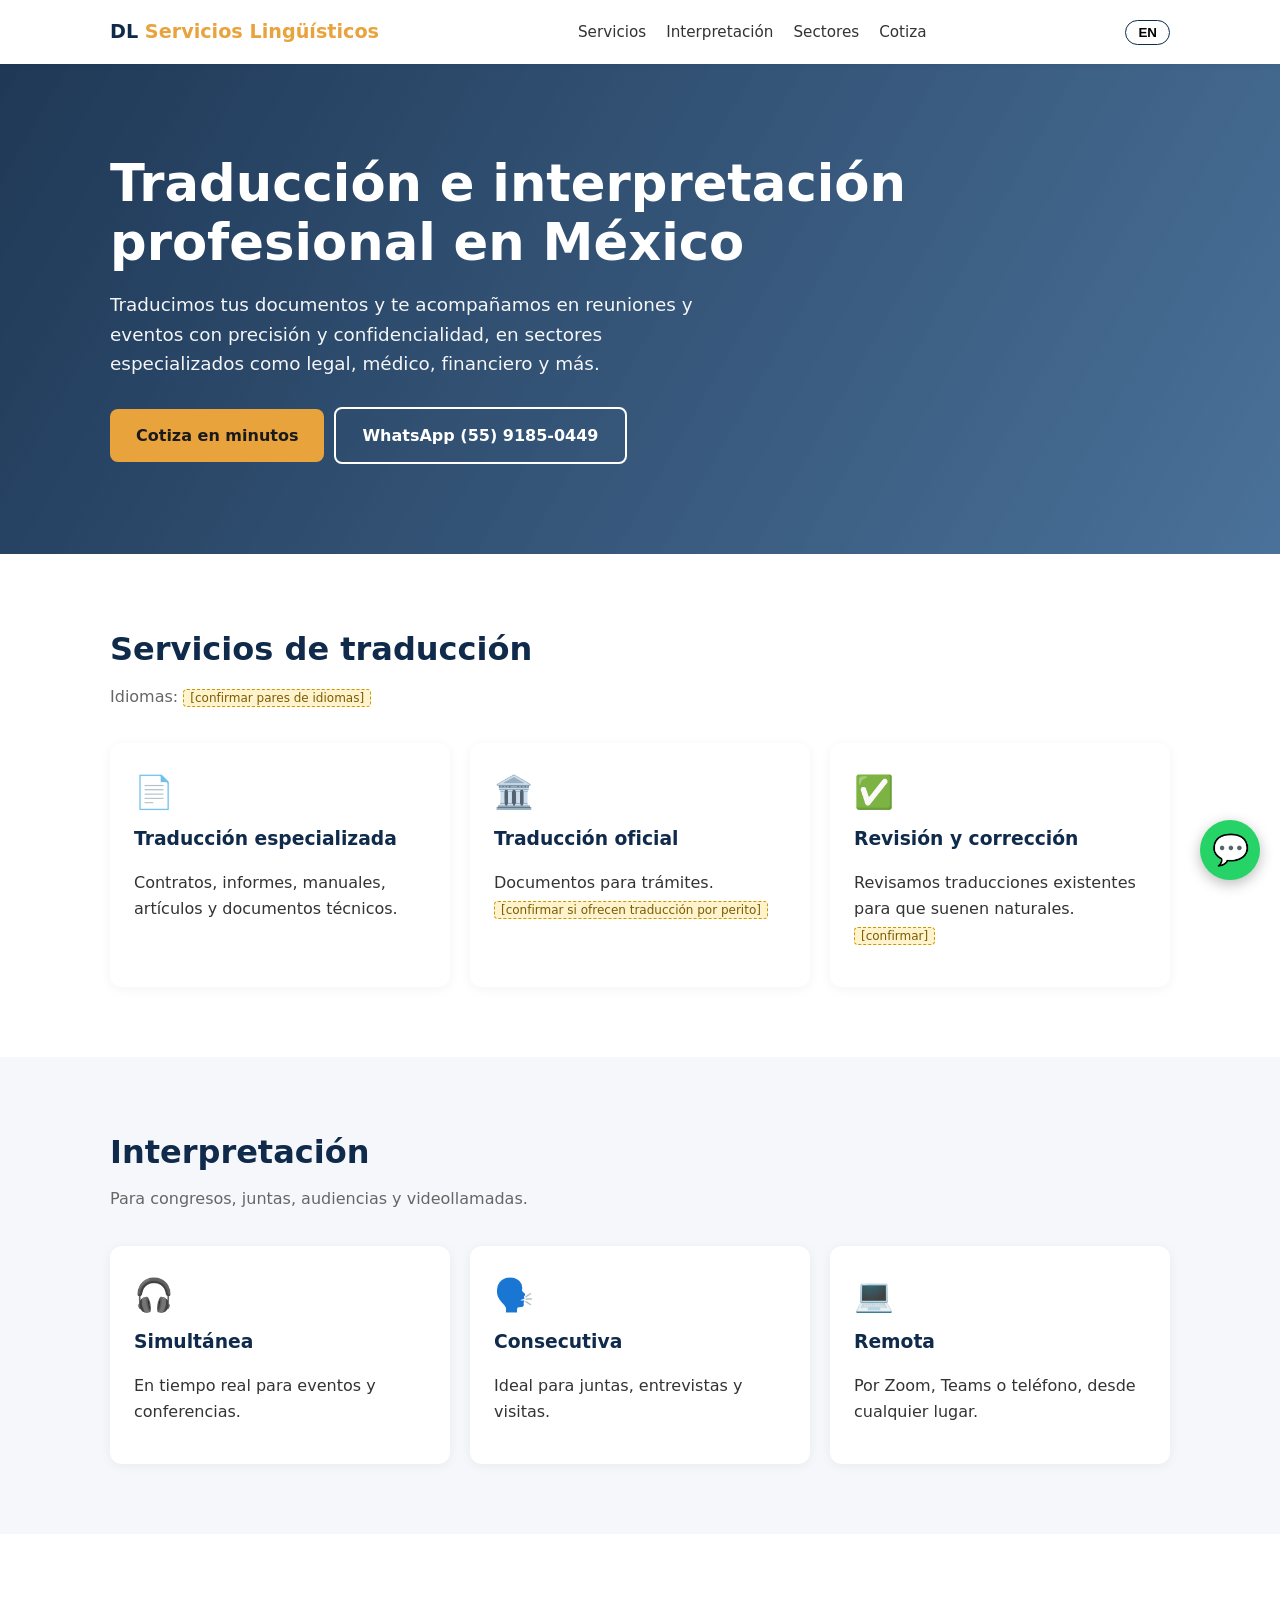
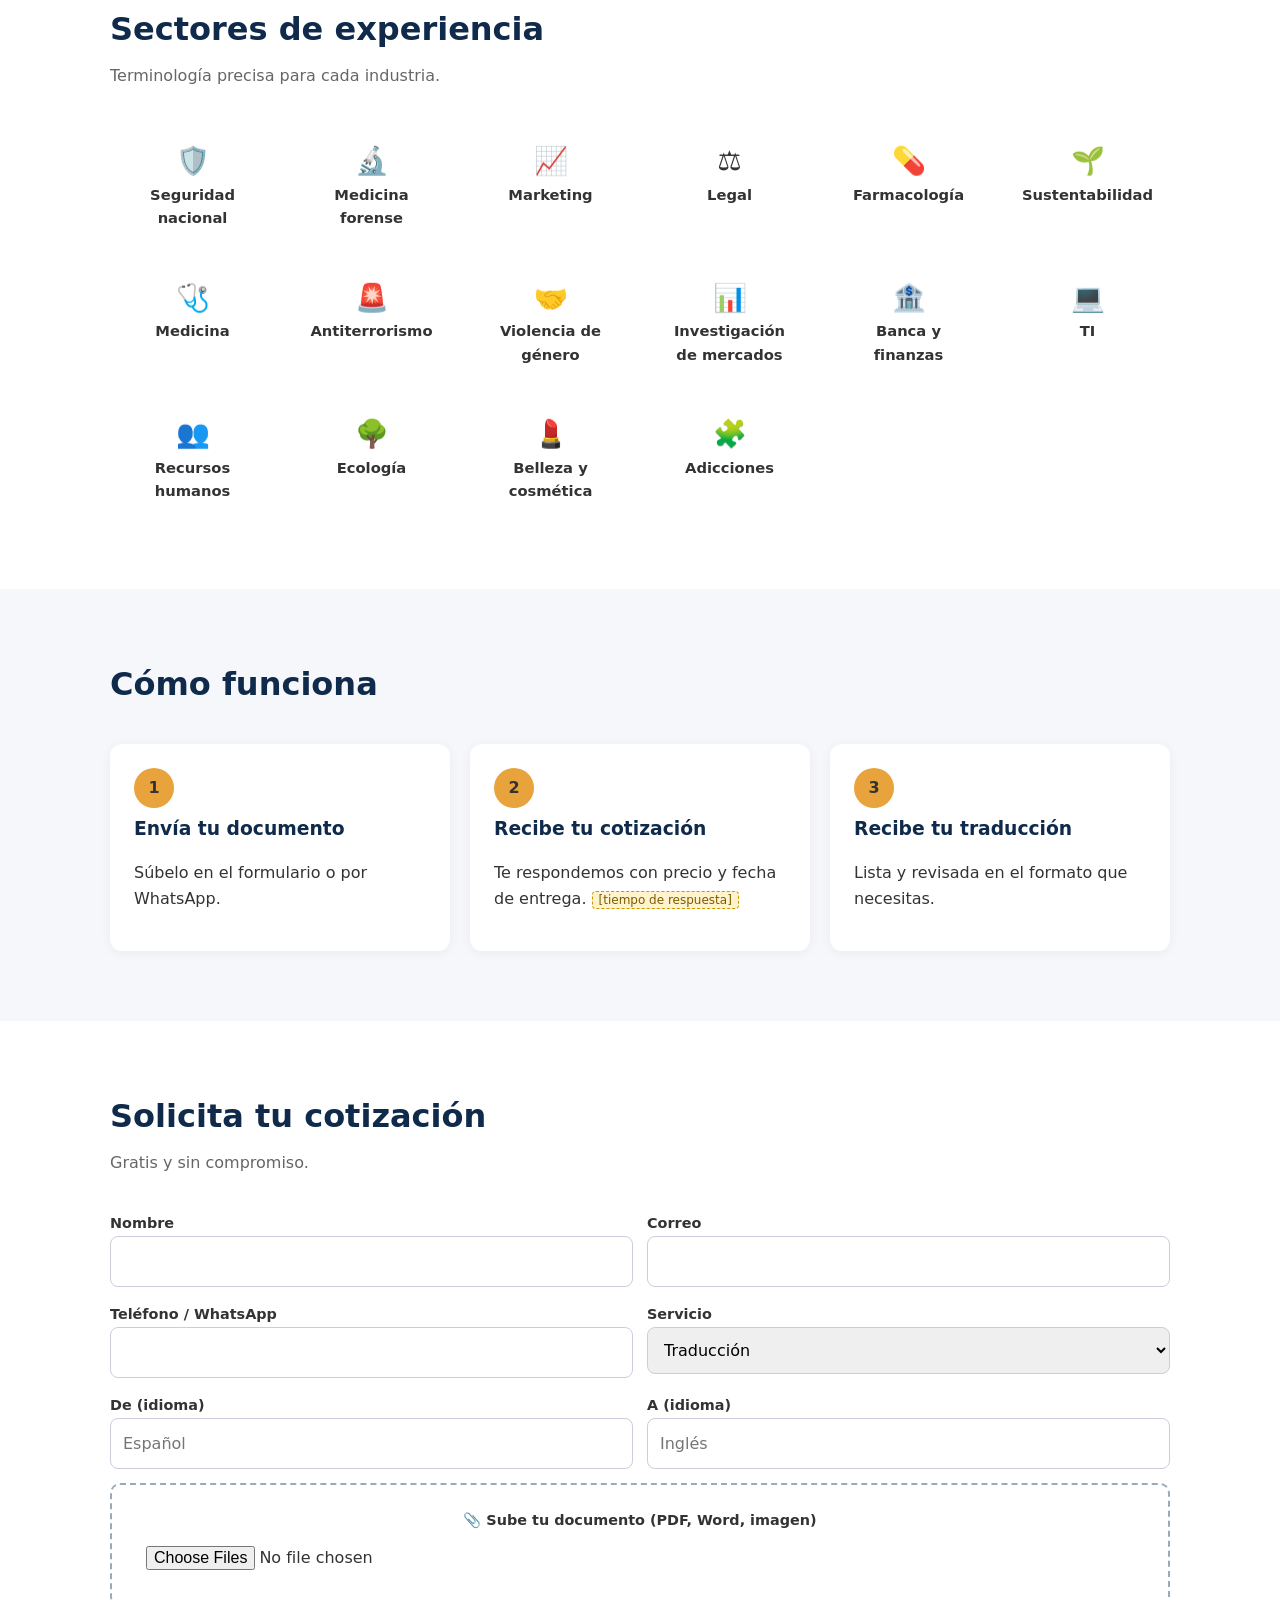
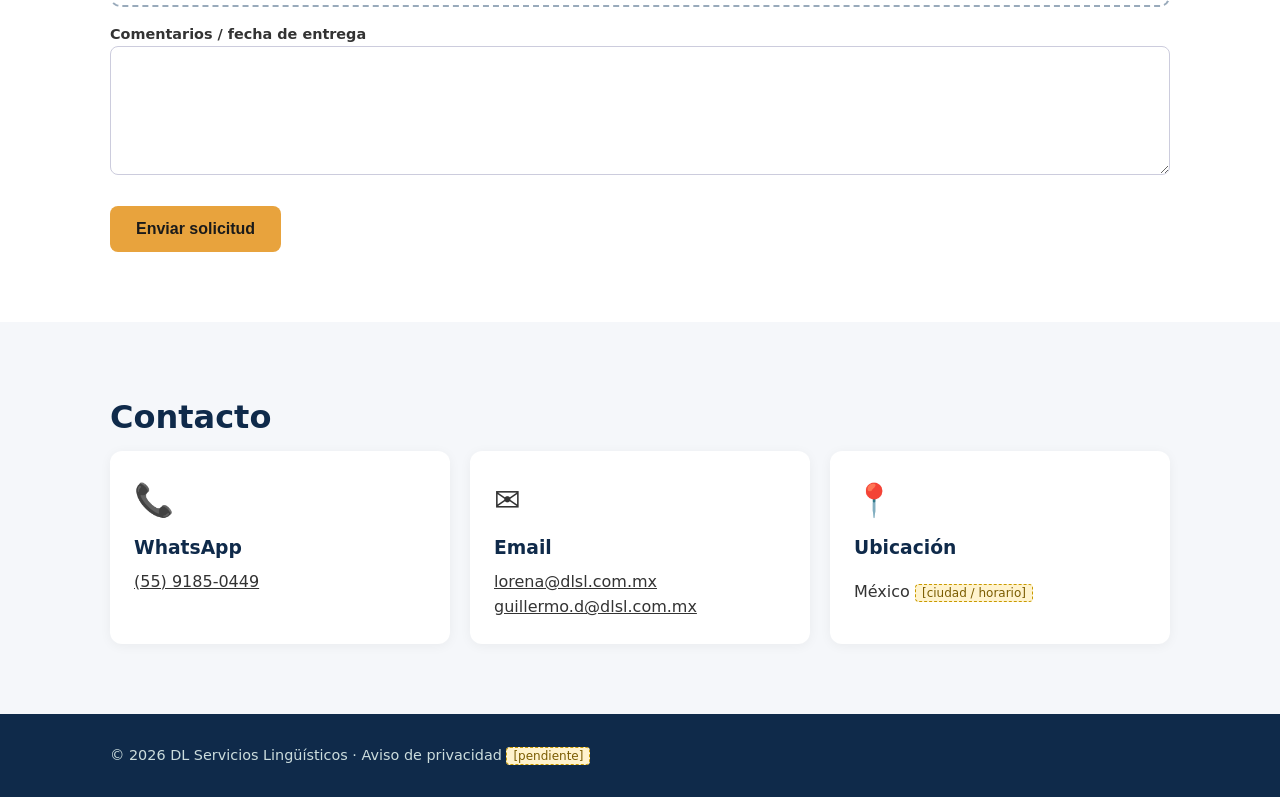
==== index.html @ 0f724c22 "Muestra" ====
<!DOCTYPE html><html lang="es"><head><meta charset="utf-8"><meta name="robots" content="noindex"><meta name="viewport" content="width=device-width,initial-scale=1">
<title>DL Servicios Lingüísticos | Traducción e interpretación en México</title>
<meta name="description" content="Agencia de traducción e interpretación en México. Traducción especializada, simultánea, consecutiva y remota. Cotiza en minutos.">
<style>
:root{--n:#0f2a4a;--a:#e8a33d;--l:#f5f7fa;--t:#333}*{box-sizing:border-box}body{margin:0;font-family:system-ui,Segoe UI,Arial,sans-serif;color:var(--t);line-height:1.6}
a{color:inherit}.w{max-width:1100px;margin:auto;padding:0 20px}header{position:sticky;top:0;background:#fff;box-shadow:0 1px 6px #0001;z-index:9}
.nav{display:flex;align-items:center;justify-content:space-between;height:64px}.logo{font-weight:800;color:var(--n);font-size:1.2rem}.logo span{color:var(--a)}
.nav nav a{margin:0 10px;text-decoration:none;font-size:.95rem}.lang{border:1px solid var(--n);background:#fff;border-radius:20px;padding:4px 12px;cursor:pointer;font-weight:700}
.hero{background:linear-gradient(120deg,#0f2a4aee,#1d4e80cc),url(https://img1.wsimg.com/isteam/ip/a3ebe057-1b3b-4ec8-b02c-fcc8e7cd9b89/Portada.png) center/cover;color:#fff;padding:90px 0}
.hero h1{font-size:clamp(2rem,5vw,3.2rem);margin:0 0 14px;line-height:1.15}.hero p{font-size:1.15rem;max-width:620px;opacity:.95}
.btn{display:inline-block;background:var(--a);color:#1a1a1a;padding:14px 26px;border-radius:8px;font-weight:700;text-decoration:none;margin:10px 10px 0 0;border:0;cursor:pointer;font-size:1rem}.btn.o{background:transparent;border:2px solid #fff;color:#fff}
section{padding:70px 0}section.g{background:var(--l)}h2{color:var(--n);font-size:2rem;margin:0 0 8px}.sub{margin:0 0 34px;color:#666}
.grid{display:grid;gap:20px;grid-template-columns:repeat(auto-fit,minmax(240px,1fr))}.card{background:#fff;border-radius:12px;padding:24px;box-shadow:0 2px 12px #0000000d}.card h3{margin:6px 0;color:var(--n)}.ic{font-size:2rem}
.sec{display:grid;gap:14px;grid-template-columns:repeat(auto-fit,minmax(150px,1fr))}.sec div{background:#fff;border-radius:10px;padding:16px;text-align:center;font-weight:600;font-size:.92rem}.sec div b{display:block;font-size:1.7rem}
.steps{counter-reset:s}.steps .card:before{counter-increment:s;content:counter(s);display:inline-grid;place-items:center;width:40px;height:40px;border-radius:50%;background:var(--a);font-weight:800}
.ph{background:#fff3cd;border:1px dashed #c99a00;font-size:.75rem;padding:1px 6px;border-radius:4px;color:#7a5c00}
form{display:grid;gap:14px;grid-template-columns:1fr 1fr}form .f{grid-column:1/-1}input,select,textarea{width:100%;padding:12px;border:1px solid #ccd;border-radius:8px;font:inherit}label{font-weight:600;font-size:.9rem}
.drop{border:2px dashed #9ab;border-radius:10px;padding:22px;text-align:center;background:#fff}
footer{background:var(--n);color:#cdd;padding:30px 0;font-size:.9rem}.wa{position:fixed;right:20px;bottom:20px;background:#25d366;color:#fff;width:60px;height:60px;border-radius:50%;display:grid;place-items:center;font-size:30px;text-decoration:none;box-shadow:0 4px 14px #0004;z-index:10}
@media(max-width:760px){.nav nav{display:none}form{grid-template-columns:1fr}.hero{padding:60px 0}}
[data-en]{}
</style></head><body>
<header><div class="w nav"><div class="logo">DL <span>Servicios Lingüísticos</span></div>
<nav><a href="#servicios" data-es="Servicios" data-en="Services">Servicios</a><a href="#interpretacion" data-es="Interpretación" data-en="Interpreting">Interpretación</a><a href="#sectores" data-es="Sectores" data-en="Sectors">Sectores</a><a href="#cotiza" data-es="Cotiza" data-en="Quote">Cotiza</a></nav>
<button class="lang" onclick="tog()" id="lb">EN</button></div></header>
<div class="hero"><div class="w"><h1 data-es="Traducción e interpretación profesional en México" data-en="Professional translation and interpreting in Mexico">Traducción e interpretación profesional en México</h1>
<p data-es="Traducimos tus documentos y te acompañamos en reuniones y eventos con precisión y confidencialidad, en sectores especializados como legal, médico, financiero y más." data-en="We translate your documents and support your meetings and events with accuracy and confidentiality, in specialized fields such as legal, medical, finance and more.">Traducimos tus documentos y te acompañamos en reuniones y eventos con precisión y confidencialidad, en sectores especializados como legal, médico, financiero y más.</p>
<a class="btn" href="#cotiza" data-es="Cotiza en minutos" data-en="Get a quote in minutes">Cotiza en minutos</a><a class="btn o" href="https://wa.me/525591850449" data-es="WhatsApp (55) 9185-0449" data-en="WhatsApp +52 55 9185 0449">WhatsApp (55) 9185-0449</a></div></div>
<section id="servicios"><div class="w"><h2 data-es="Servicios de traducción" data-en="Translation services">Servicios de traducción</h2><p class="sub" data-es="Idiomas: <span class='ph'>[confirmar pares de idiomas]</span>" data-en="Languages: <span class='ph'>[confirm language pairs]</span>">Idiomas: <span class="ph">[confirmar pares de idiomas]</span></p>
<div class="grid"><div class="card"><div class="ic">📄</div><h3 data-es="Traducción especializada" data-en="Specialized translation">Traducción especializada</h3><p data-es="Contratos, informes, manuales, artículos y documentos técnicos." data-en="Contracts, reports, manuals, articles and technical documents.">Contratos, informes, manuales, artículos y documentos técnicos.</p></div>
<div class="card"><div class="ic">🏛️</div><h3 data-es="Traducción oficial" data-en="Official translation">Traducción oficial</h3><p data-es="Documentos para trámites. <span class='ph'>[confirmar si ofrecen traducción por perito]</span>" data-en="Documents for official procedures. <span class='ph'>[confirm sworn/expert translation]</span>">Documentos para trámites. <span class="ph">[confirmar si ofrecen traducción por perito]</span></p></div>
<div class="card"><div class="ic">✅</div><h3 data-es="Revisión y corrección" data-en="Proofreading & editing">Revisión y corrección</h3><p data-es="Revisamos traducciones existentes para que suenen naturales. <span class='ph'>[confirmar]</span>" data-en="We review existing translations so they read naturally. <span class='ph'>[confirm]</span>">Revisamos traducciones existentes para que suenen naturales. <span class="ph">[confirmar]</span></p></div></div></div></section>
<section id="interpretacion" class="g"><div class="w"><h2 data-es="Interpretación" data-en="Interpreting">Interpretación</h2><p class="sub" data-es="Para congresos, juntas, audiencias y videollamadas." data-en="For conferences, meetings, hearings and video calls.">Para congresos, juntas, audiencias y videollamadas.</p>
<div class="grid"><div class="card"><div class="ic">🎧</div><h3 data-es="Simultánea" data-en="Simultaneous">Simultánea</h3><p data-es="En tiempo real para eventos y conferencias." data-en="Real time for events and conferences.">En tiempo real para eventos y conferencias.</p></div>
<div class="card"><div class="ic">🗣️</div><h3 data-es="Consecutiva" data-en="Consecutive">Consecutiva</h3><p data-es="Ideal para juntas, entrevistas y visitas." data-en="Ideal for meetings, interviews and visits.">Ideal para juntas, entrevistas y visitas.</p></div>
<div class="card"><div class="ic">💻</div><h3 data-es="Remota" data-en="Remote">Remota</h3><p data-es="Por Zoom, Teams o teléfono, desde cualquier lugar." data-en="Via Zoom, Teams or phone, from anywhere.">Por Zoom, Teams o teléfono, desde cualquier lugar.</p></div></div></div></section>
<section id="sectores"><div class="w"><h2 data-es="Sectores de experiencia" data-en="Areas of expertise">Sectores de experiencia</h2><p class="sub" data-es="Terminología precisa para cada industria." data-en="Accurate terminology for every industry.">Terminología precisa para cada industria.</p><div class="sec" id="sl"></div></div></section>
<section class="g"><div class="w"><h2 data-es="Cómo funciona" data-en="How it works">Cómo funciona</h2><p class="sub"></p><div class="grid steps">
<div class="card"><h3 data-es="Envía tu documento" data-en="Send your document">Envía tu documento</h3><p data-es="Súbelo en el formulario o por WhatsApp." data-en="Upload it in the form or via WhatsApp.">Súbelo en el formulario o por WhatsApp.</p></div>
<div class="card"><h3 data-es="Recibe tu cotización" data-en="Get your quote">Recibe tu cotización</h3><p data-es="Te respondemos con precio y fecha de entrega. <span class='ph'>[tiempo de respuesta]</span>" data-en="We reply with price and delivery date. <span class='ph'>[response time]</span>">Te respondemos con precio y fecha de entrega. <span class="ph">[tiempo de respuesta]</span></p></div>
<div class="card"><h3 data-es="Recibe tu traducción" data-en="Receive your translation">Recibe tu traducción</h3><p data-es="Lista y revisada en el formato que necesitas." data-en="Ready and reviewed in the format you need.">Lista y revisada en el formato que necesitas.</p></div></div></div></section>
<section id="cotiza"><div class="w"><h2 data-es="Solicita tu cotización" data-en="Request a quote">Solicita tu cotización</h2><p class="sub" data-es="Gratis y sin compromiso." data-en="Free, no commitment.">Gratis y sin compromiso.</p>
<form onsubmit="event.preventDefault();alert(es?'¡Gracias! (demo)':'Thank you! (demo)')">
<div><label data-es="Nombre" data-en="Name">Nombre</label><input required></div><div><label data-es="Correo" data-en="Email">Correo</label><input type="email" required></div>
<div><label data-es="Teléfono / WhatsApp" data-en="Phone / WhatsApp">Teléfono / WhatsApp</label><input></div>
<div><label data-es="Servicio" data-en="Service">Servicio</label><select><option data-es="Traducción" data-en="Translation">Traducción</option><option data-es="Interpretación" data-en="Interpreting">Interpretación</option><option data-es="Otro" data-en="Other">Otro</option></select></div>
<div><label data-es="De (idioma)" data-en="From (language)">De (idioma)</label><input placeholder="Español"></div><div><label data-es="A (idioma)" data-en="To (language)">A (idioma)</label><input placeholder="Inglés"></div>
<div class="f drop"><label data-es="📎 Sube tu documento (PDF, Word, imagen)" data-en="📎 Upload your document (PDF, Word, image)">📎 Sube tu documento (PDF, Word, imagen)</label><br><input type="file" multiple style="border:0"></div>
<div class="f"><label data-es="Comentarios / fecha de entrega" data-en="Notes / deadline">Comentarios / fecha de entrega</label><textarea rows="4"></textarea></div>
<div class="f"><button class="btn" data-es="Enviar solicitud" data-en="Send request">Enviar solicitud</button></div></form></div></section>
<section class="g" id="contacto"><div class="w"><h2 data-es="Contacto" data-en="Contact">Contacto</h2><div class="grid">
<div class="card"><div class="ic">📞</div><h3>WhatsApp</h3><a href="https://wa.me/525591850449">(55) 9185-0449</a></div>
<div class="card"><div class="ic">✉️</div><h3>Email</h3><a href="mailto:lorena@dlsl.com.mx">lorena@dlsl.com.mx</a><br><a href="mailto:guillermo.d@dlsl.com.mx">guillermo.d@dlsl.com.mx</a></div>
<div class="card"><div class="ic">📍</div><h3 data-es="Ubicación" data-en="Location">Ubicación</h3><p>México <span class="ph">[ciudad / horario]</span></p></div></div></div></section>
<footer><div class="w">© 2026 DL Servicios Lingüísticos · <span data-es="Aviso de privacidad" data-en="Privacy notice">Aviso de privacidad</span> <span class="ph">[pendiente]</span></div></footer>
<a class="wa" href="https://wa.me/525591850449" aria-label="WhatsApp">💬</a>
<script>
const S=[["🛡️","Seguridad nacional","National security"],["🔬","Medicina forense","Forensic medicine"],["📈","Marketing","Marketing"],["⚖️","Legal","Legal"],["💊","Farmacología","Pharmacology"],["🌱","Sustentabilidad","Sustainability"],["🩺","Medicina","Medicine"],["🚨","Antiterrorismo","Counter-terrorism"],["🤝","Violencia de género","Gender violence"],["📊","Investigación de mercados","Market research"],["🏦","Banca y finanzas","Banking & finance"],["💻","TI","IT"],["👥","Recursos humanos","HR"],["🌳","Ecología","Ecology"],["💄","Belleza y cosmética","Beauty & cosmetics"],["🧩","Adicciones","Addictions"]];
document.getElementById('sl').innerHTML=S.map(s=>`<div><b>${s[0]}</b><span data-es="${s[1]}" data-en="${s[2]}">${s[1]}</span></div>`).join('');
let es=true;function tog(){es=!es;document.documentElement.lang=es?'es':'en';document.querySelectorAll('[data-es]').forEach(e=>e.innerHTML=es?e.dataset.es:e.dataset.en);lb.textContent=es?'EN':'ES'}
</script></body></html>
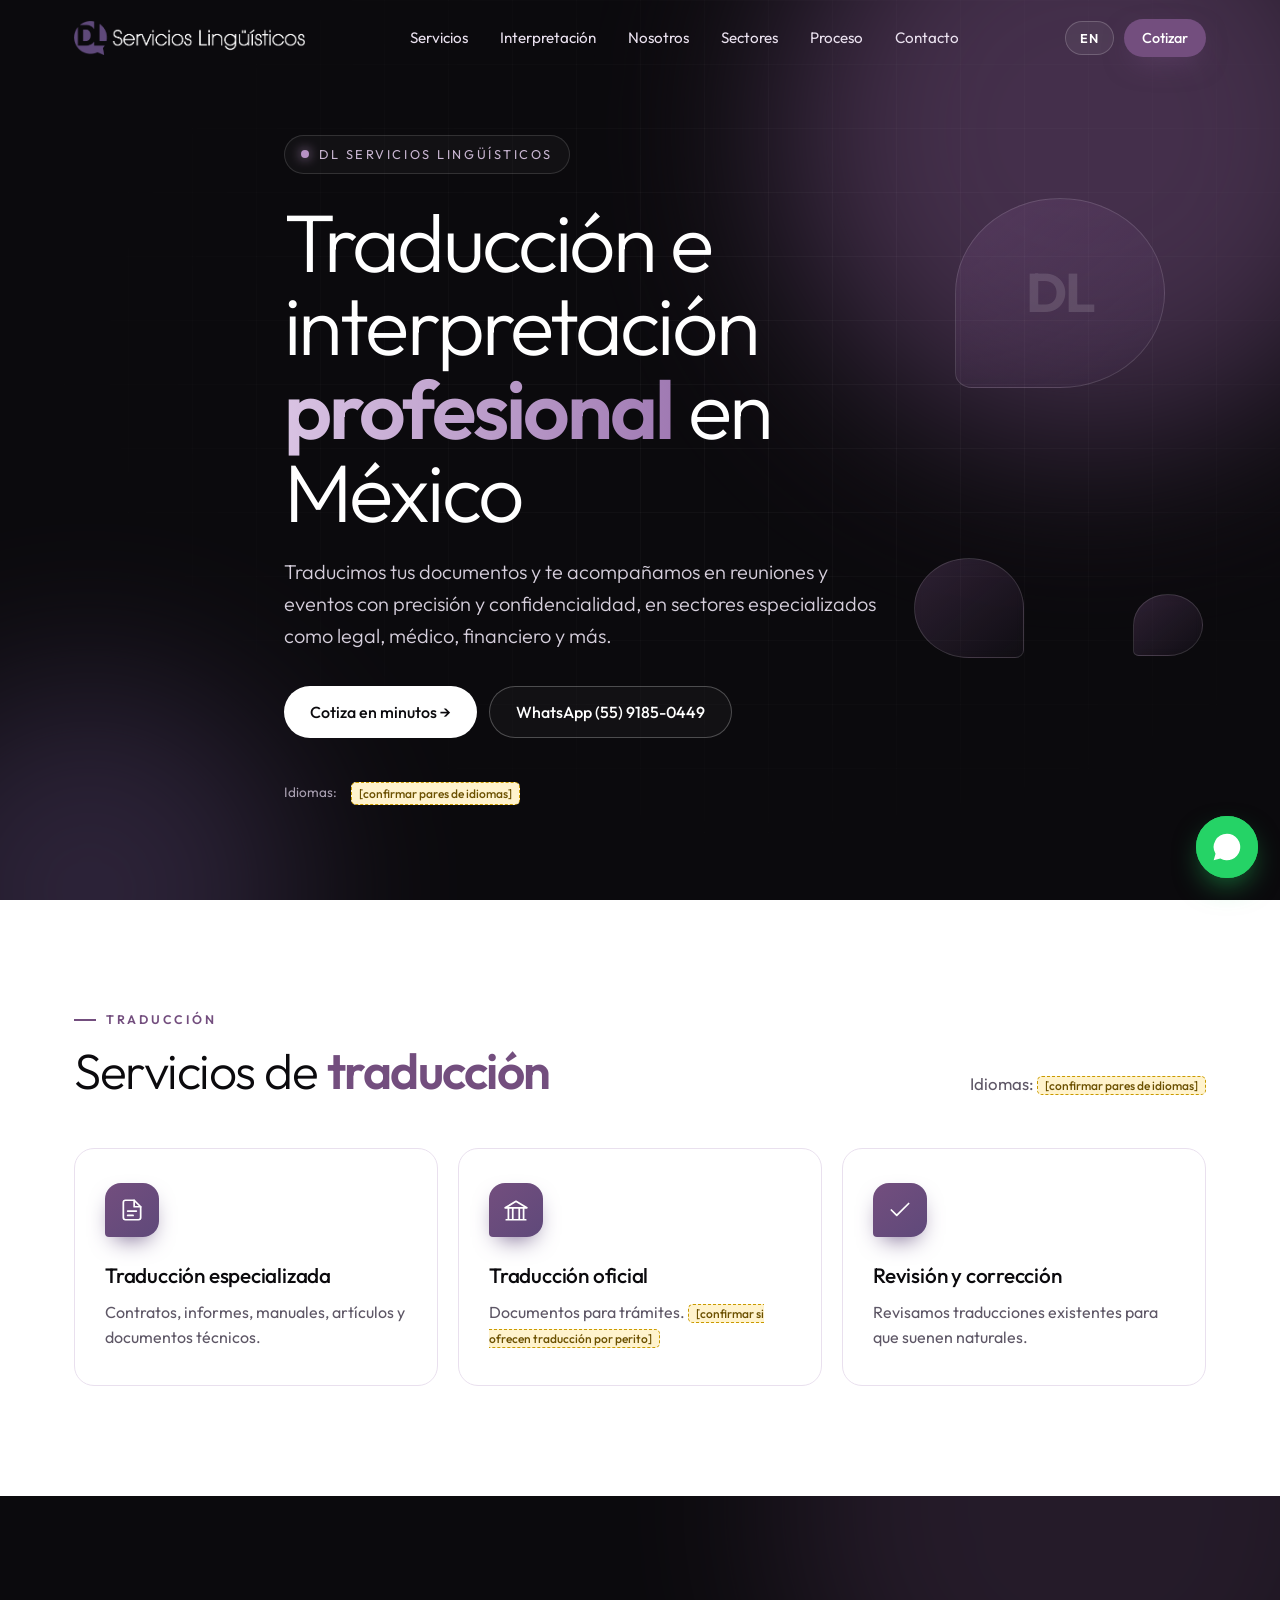
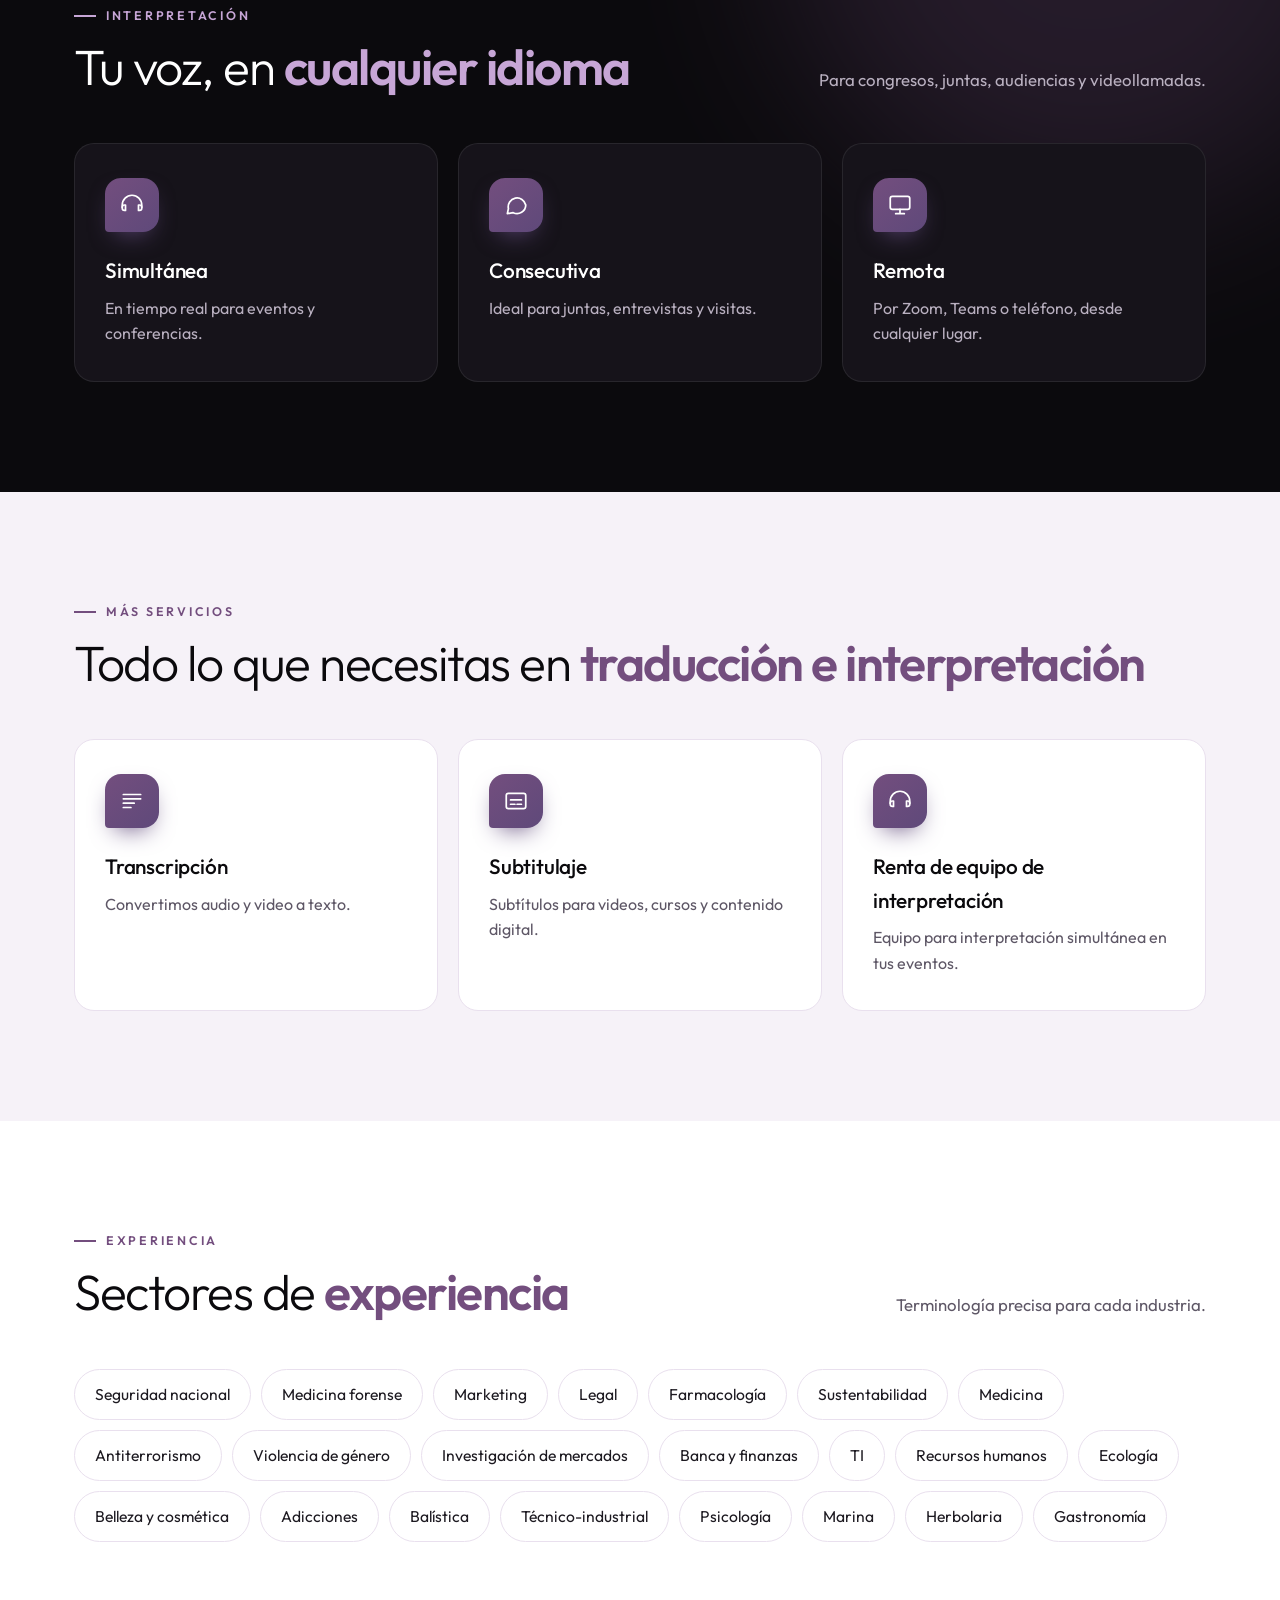
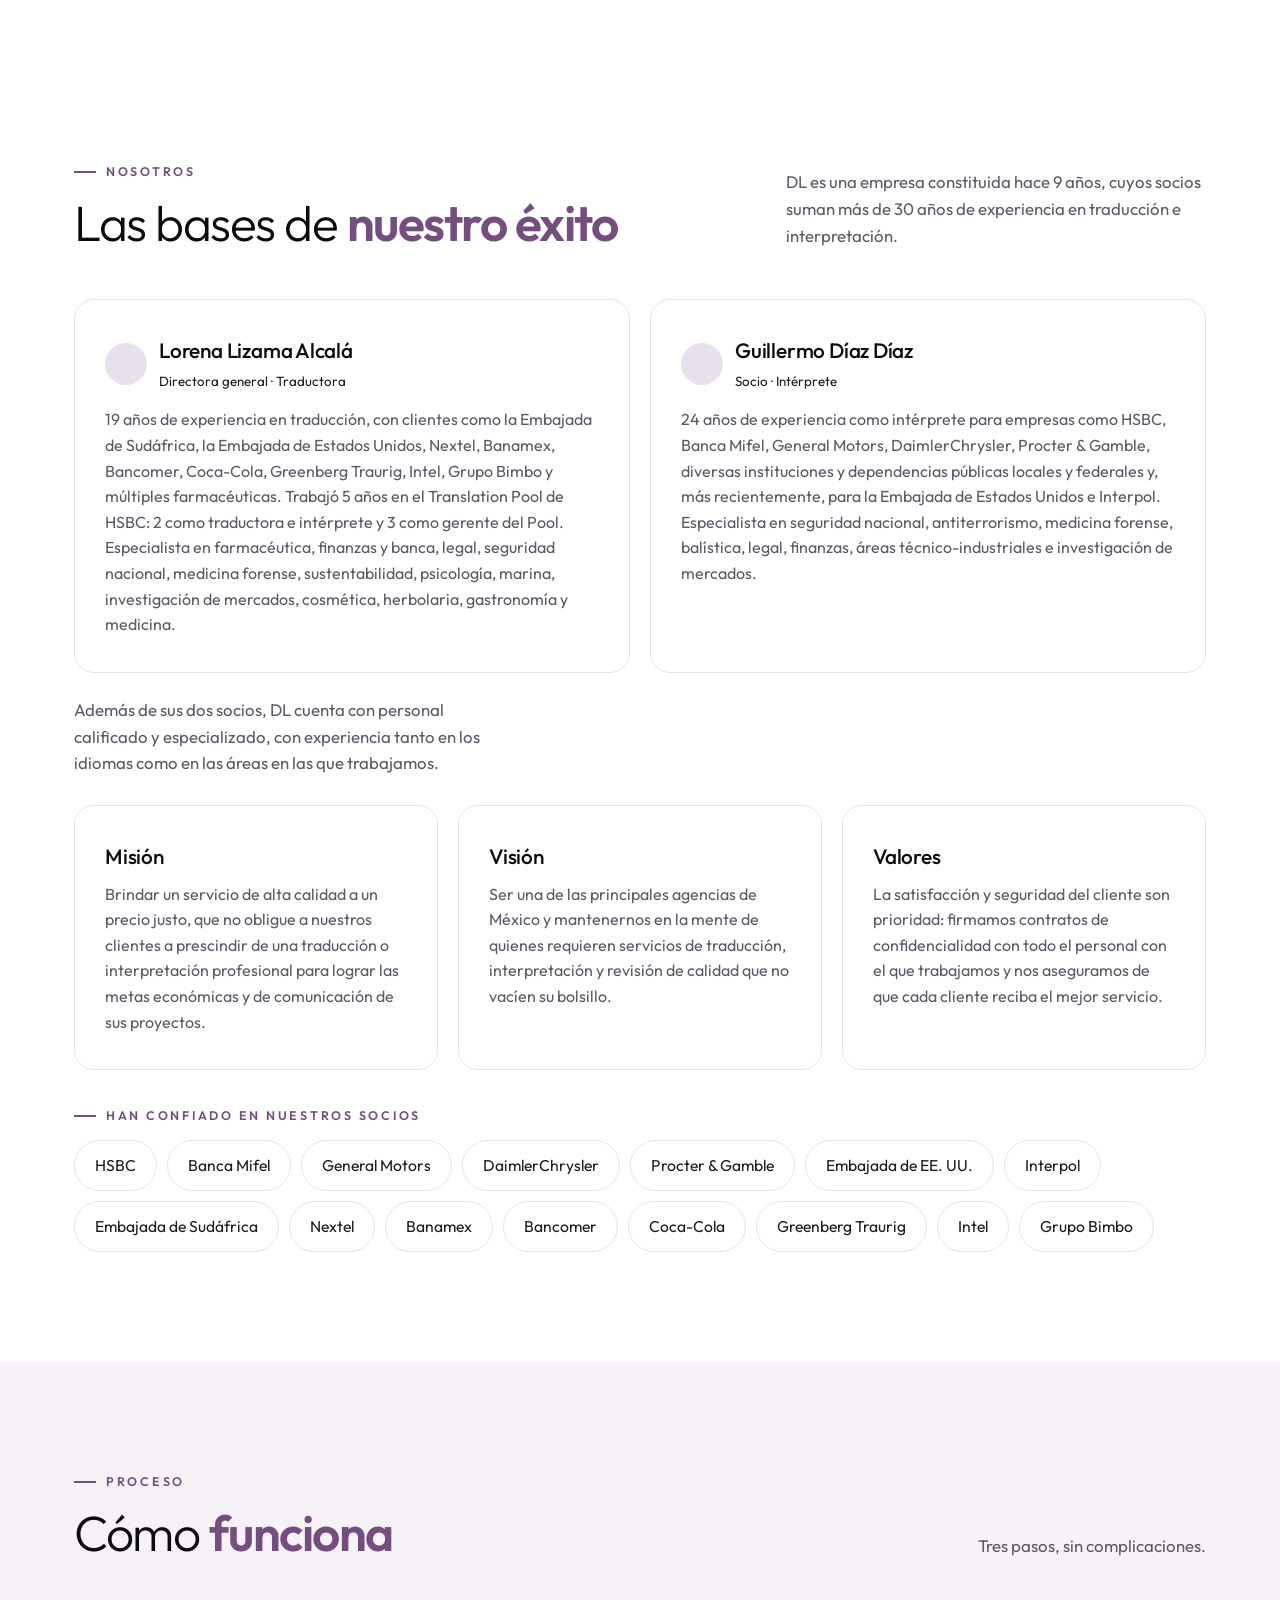
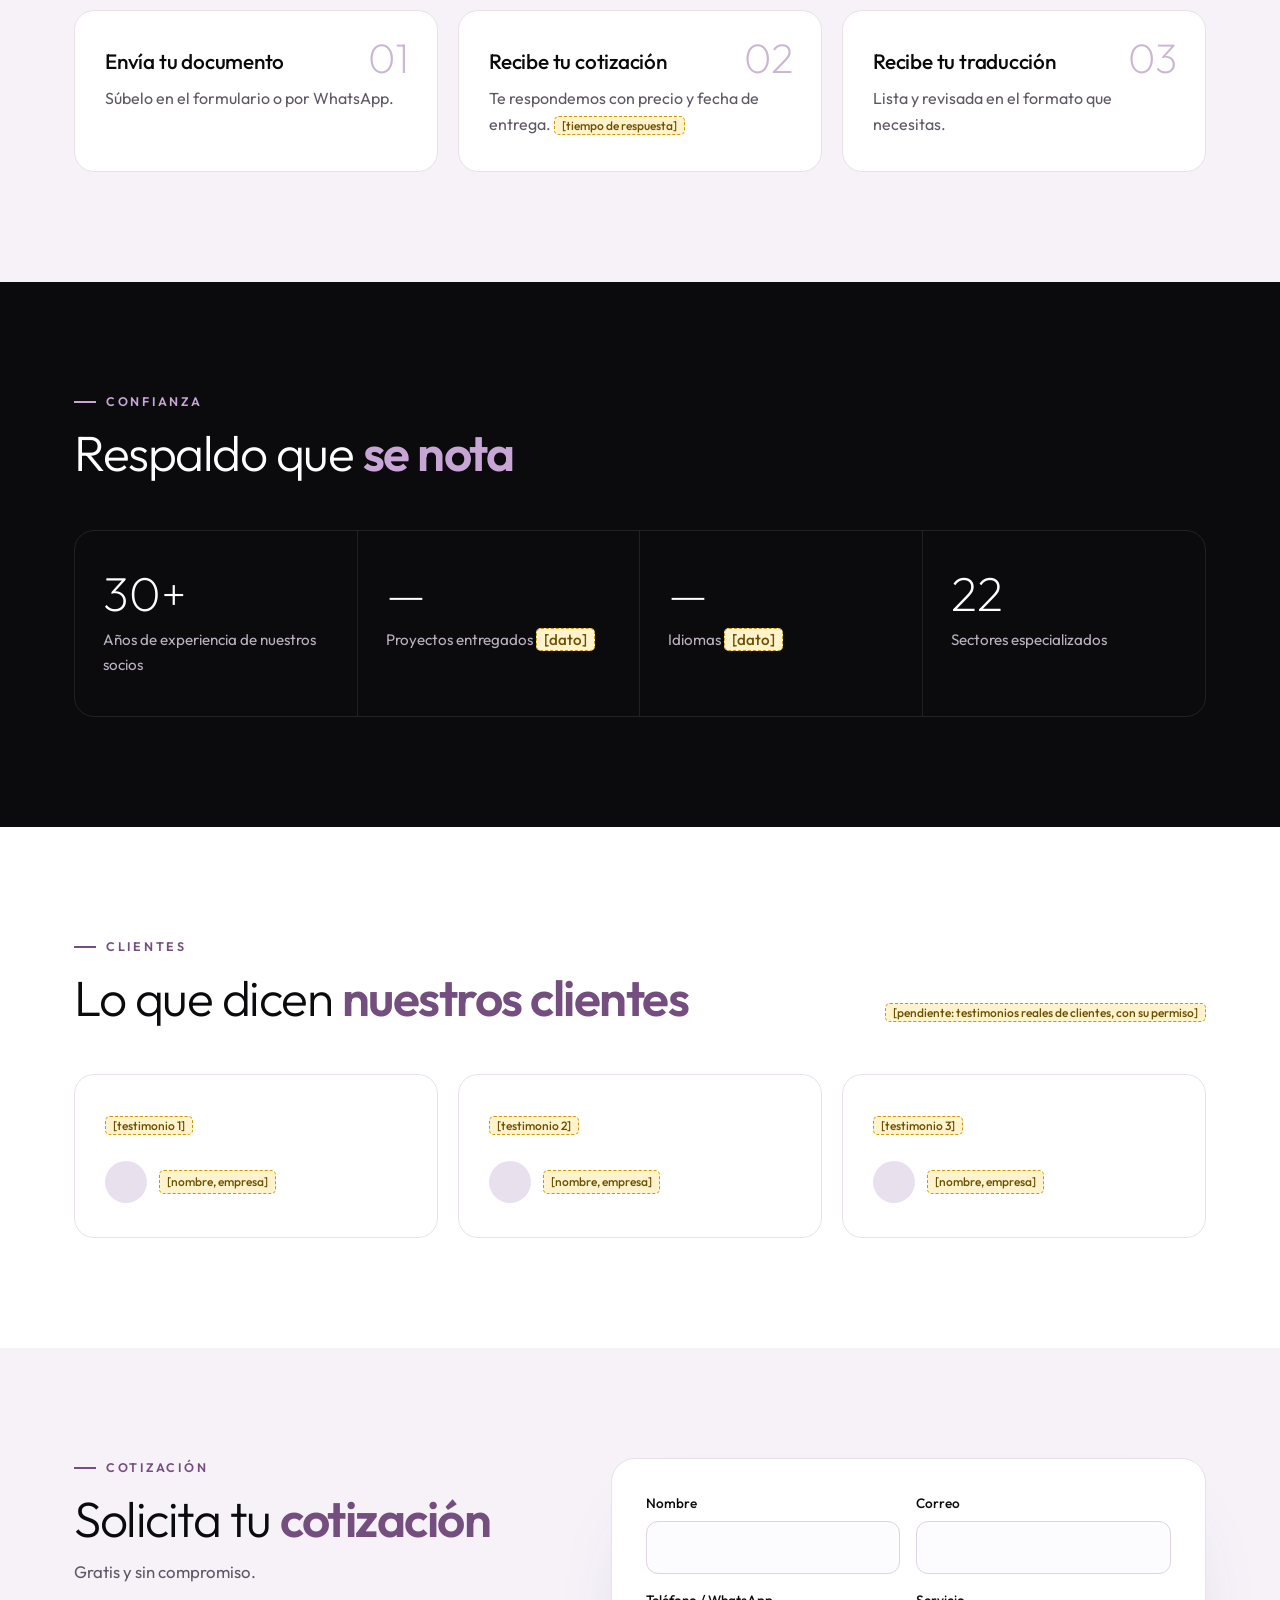
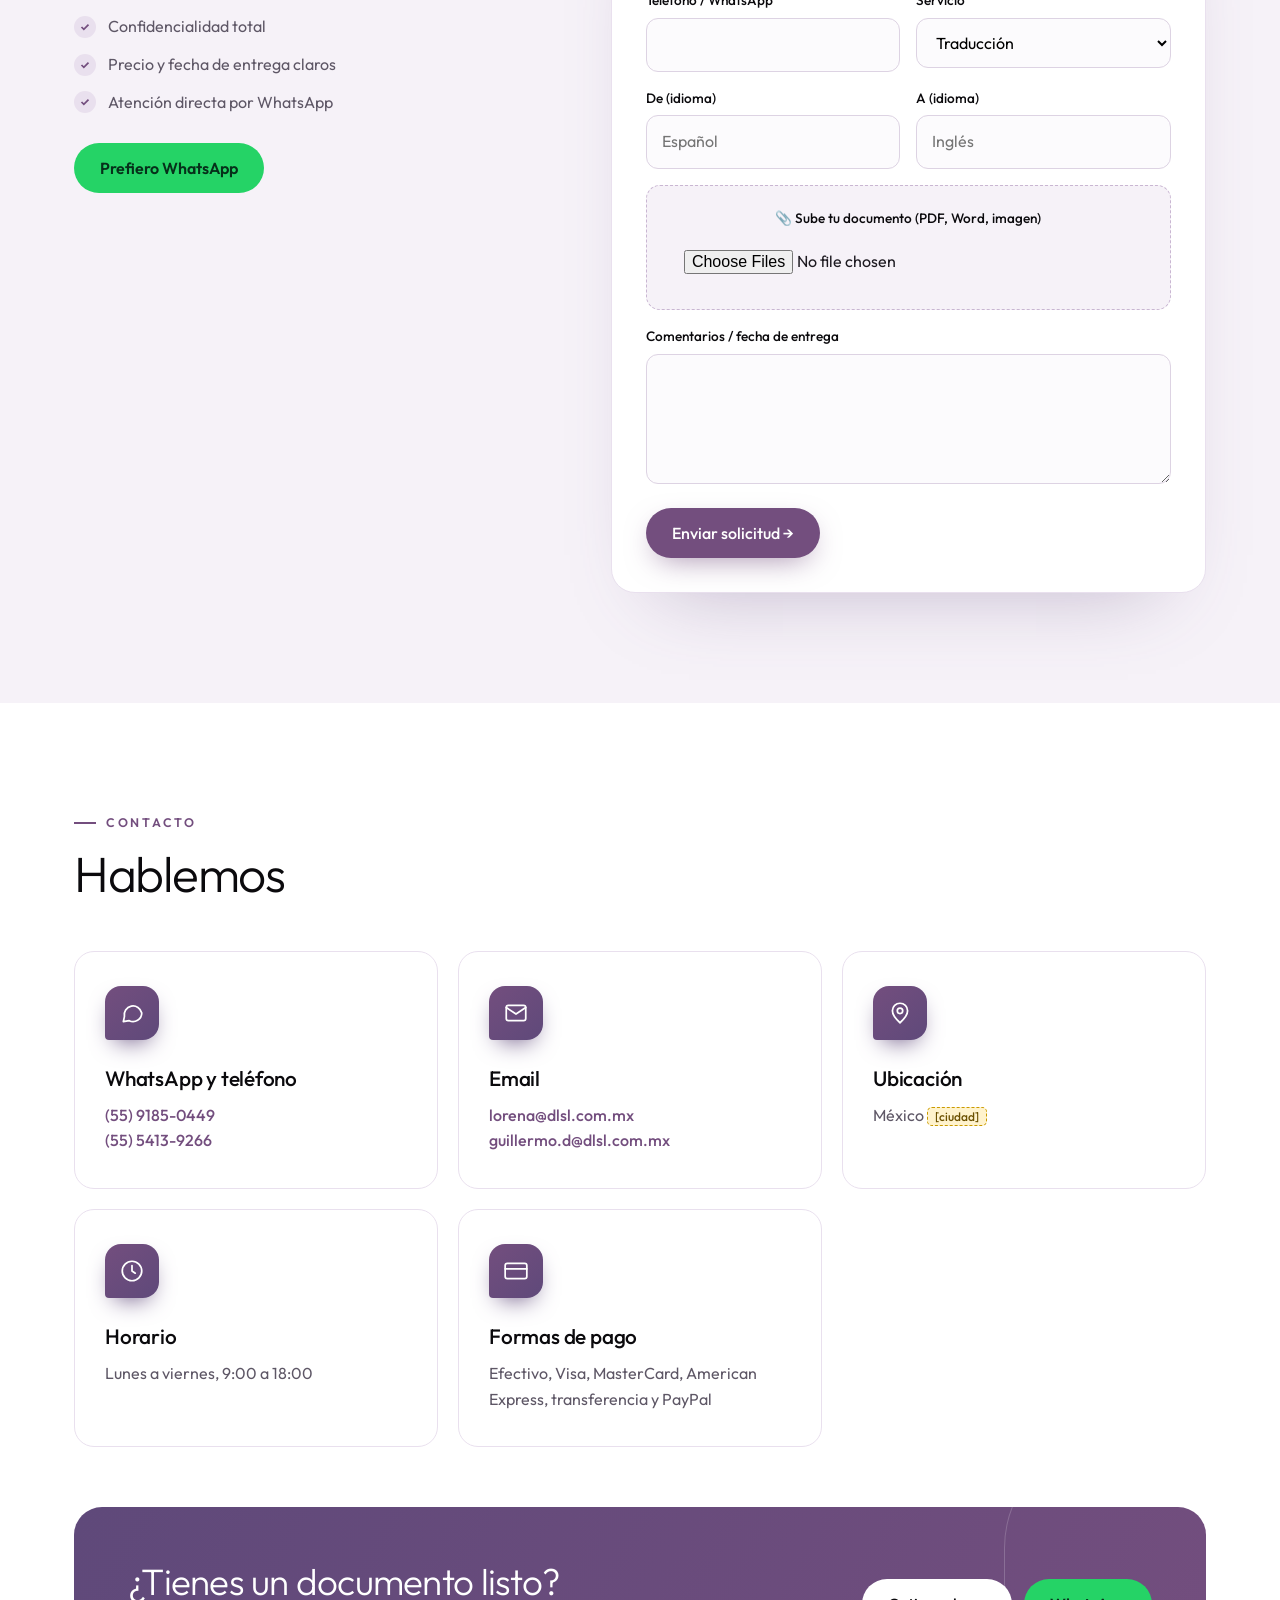
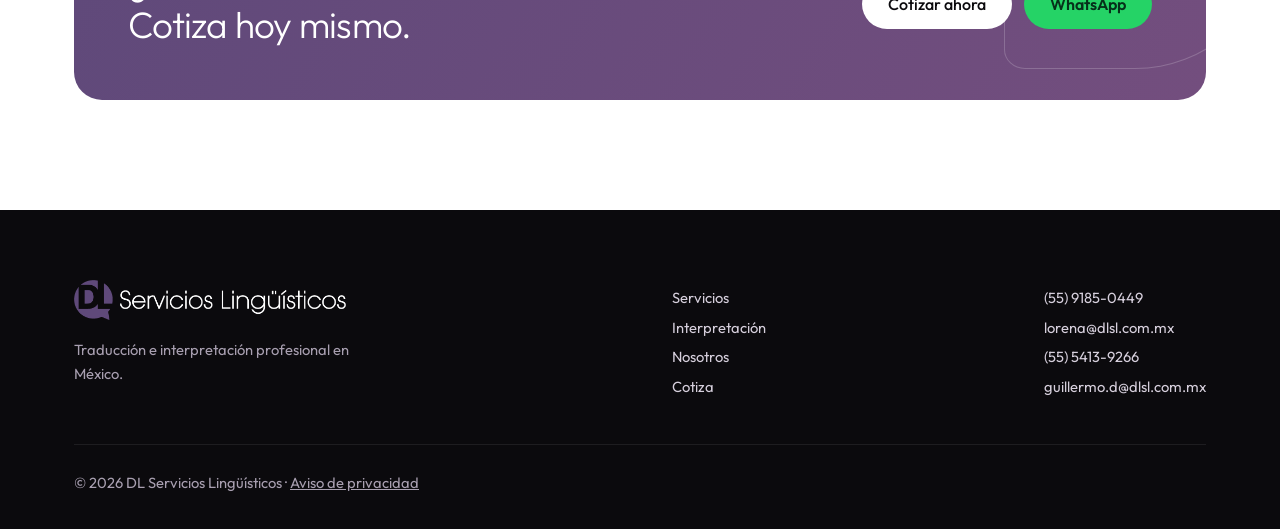
==== commit 858b62f5: "Muestra v3: diseño moderno con logo real y contenido completo del sitio actual" ====
--- a/index.html
+++ b/index.html
@@ -1,61 +1,168 @@
-<!DOCTYPE html><html lang="es"><head><meta charset="utf-8"><meta name="robots" content="noindex"><meta name="viewport" content="width=device-width,initial-scale=1">
+<!DOCTYPE html><html lang="es"><head><meta charset="utf-8"><meta name="viewport" content="width=device-width,initial-scale=1">
 <title>DL Servicios Lingüísticos | Traducción e interpretación en México</title>
 <meta name="description" content="Agencia de traducción e interpretación en México. Traducción especializada, simultánea, consecutiva y remota. Cotiza en minutos.">
+<meta name="theme-color" content="#0b0a0d"><link rel="icon" href="assets/icon.png">
+<link rel="preconnect" href="https://fonts.googleapis.com"><link rel="preconnect" href="https://fonts.gstatic.com" crossorigin>
+<link href="https://fonts.googleapis.com/css2?family=Outfit:wght@200;300;400;500;600;700&display=swap" rel="stylesheet">
 <style>
-:root{--n:#0f2a4a;--a:#e8a33d;--l:#f5f7fa;--t:#333}*{box-sizing:border-box}body{margin:0;font-family:system-ui,Segoe UI,Arial,sans-serif;color:var(--t);line-height:1.6}
-a{color:inherit}.w{max-width:1100px;margin:auto;padding:0 20px}header{position:sticky;top:0;background:#fff;box-shadow:0 1px 6px #0001;z-index:9}
-.nav{display:flex;align-items:center;justify-content:space-between;height:64px}.logo{font-weight:800;color:var(--n);font-size:1.2rem}.logo span{color:var(--a)}
-.nav nav a{margin:0 10px;text-decoration:none;font-size:.95rem}.lang{border:1px solid var(--n);background:#fff;border-radius:20px;padding:4px 12px;cursor:pointer;font-weight:700}
-.hero{background:linear-gradient(120deg,#0f2a4aee,#1d4e80cc),url(https://img1.wsimg.com/isteam/ip/a3ebe057-1b3b-4ec8-b02c-fcc8e7cd9b89/Portada.png) center/cover;color:#fff;padding:90px 0}
-.hero h1{font-size:clamp(2rem,5vw,3.2rem);margin:0 0 14px;line-height:1.15}.hero p{font-size:1.15rem;max-width:620px;opacity:.95}
-.btn{display:inline-block;background:var(--a);color:#1a1a1a;padding:14px 26px;border-radius:8px;font-weight:700;text-decoration:none;margin:10px 10px 0 0;border:0;cursor:pointer;font-size:1rem}.btn.o{background:transparent;border:2px solid #fff;color:#fff}
-section{padding:70px 0}section.g{background:var(--l)}h2{color:var(--n);font-size:2rem;margin:0 0 8px}.sub{margin:0 0 34px;color:#666}
-.grid{display:grid;gap:20px;grid-template-columns:repeat(auto-fit,minmax(240px,1fr))}.card{background:#fff;border-radius:12px;padding:24px;box-shadow:0 2px 12px #0000000d}.card h3{margin:6px 0;color:var(--n)}.ic{font-size:2rem}
-.sec{display:grid;gap:14px;grid-template-columns:repeat(auto-fit,minmax(150px,1fr))}.sec div{background:#fff;border-radius:10px;padding:16px;text-align:center;font-weight:600;font-size:.92rem}.sec div b{display:block;font-size:1.7rem}
-.steps{counter-reset:s}.steps .card:before{counter-increment:s;content:counter(s);display:inline-grid;place-items:center;width:40px;height:40px;border-radius:50%;background:var(--a);font-weight:800}
-.ph{background:#fff3cd;border:1px dashed #c99a00;font-size:.75rem;padding:1px 6px;border-radius:4px;color:#7a5c00}
-form{display:grid;gap:14px;grid-template-columns:1fr 1fr}form .f{grid-column:1/-1}input,select,textarea{width:100%;padding:12px;border:1px solid #ccd;border-radius:8px;font:inherit}label{font-weight:600;font-size:.9rem}
-.drop{border:2px dashed #9ab;border-radius:10px;padding:22px;text-align:center;background:#fff}
-footer{background:var(--n);color:#cdd;padding:30px 0;font-size:.9rem}.wa{position:fixed;right:20px;bottom:20px;background:#25d366;color:#fff;width:60px;height:60px;border-radius:50%;display:grid;place-items:center;font-size:30px;text-decoration:none;box-shadow:0 4px 14px #0004;z-index:10}
-@media(max-width:760px){.nav nav{display:none}form{grid-template-columns:1fr}.hero{padding:60px 0}}
-[data-en]{}
+:root{--p:#734E7E;--pd:#5F497A;--p2:#4a3560;--l1:#f6f2f8;--l2:#e9e0ee;--l3:#c9b6d2;--k:#0b0a0d;--k2:#16131a;--t:#1d1a21;--mu:#5e5766;--r:20px}
+*{box-sizing:border-box}html{scroll-behavior:smooth}body{margin:0;font-family:Outfit,system-ui,sans-serif;color:var(--t);line-height:1.6;font-weight:400;background:#fff;-webkit-font-smoothing:antialiased}
+a{color:inherit}img{max-width:100%;display:block}.w{max-width:1180px;margin:auto;padding:0 24px}
+header{position:fixed;inset:0 0 auto;z-index:20;transition:background .3s,box-shadow .3s}
+header.s{background:rgba(11,10,13,.72);backdrop-filter:blur(14px) saturate(1.4);-webkit-backdrop-filter:blur(14px) saturate(1.4);box-shadow:0 1px 0 #ffffff14}
+.nav{display:flex;align-items:center;justify-content:space-between;height:76px;gap:16px}.nav .lg img{height:34px;width:auto}
+.nav nav{display:flex;gap:4px}.nav nav a{color:#e9e0ee;text-decoration:none;font-size:.95rem;padding:8px 14px;border-radius:99px;transition:.2s}.nav nav a:hover{background:#ffffff14;color:#fff}
+.rt{display:flex;gap:10px;align-items:center}.lang{font:600 .8rem Outfit;letter-spacing:.08em;color:#fff;background:#ffffff10;border:1px solid #ffffff30;border-radius:99px;padding:8px 14px;cursor:pointer}.lang:hover{background:#ffffff22}
+.btn{display:inline-flex;align-items:center;gap:10px;font:500 1rem Outfit;text-decoration:none;padding:15px 26px;border-radius:99px;border:0;cursor:pointer;transition:transform .2s,box-shadow .2s,background .2s}
+.btn:hover{transform:translateY(-2px)}.bp{background:var(--p);color:#fff;box-shadow:0 10px 30px -10px #734E7Eaa}.bp:hover{background:#82599a;box-shadow:0 14px 34px -10px #734E7Ecc}
+.bw{background:#fff;color:var(--k)}.bo{color:#fff;border:1px solid #ffffff40;background:#ffffff08}.bo:hover{background:#ffffff18}.bwa{background:#25D366;color:#06301a;font-weight:600}
+.sm{padding:10px 18px;font-size:.9rem}
+.hero{position:relative;overflow:hidden;background:var(--k);color:#fff;min-height:100vh;display:flex;align-items:center;padding:130px 0 90px}
+.glow{position:absolute;border-radius:50%;filter:blur(90px);opacity:.55;pointer-events:none}.g1{width:620px;height:620px;background:var(--p);top:-180px;right:-120px}.g2{width:420px;height:420px;background:var(--pd);bottom:-200px;left:-120px;opacity:.4}
+.hero:after{content:'';position:absolute;inset:0;background-image:linear-gradient(#ffffff08 1px,transparent 1px),linear-gradient(90deg,#ffffff08 1px,transparent 1px);background-size:64px 64px;mask-image:radial-gradient(ellipse at 60% 40%,#000 20%,transparent 70%);-webkit-mask-image:radial-gradient(ellipse at 60% 40%,#000 20%,transparent 70%)}
+.bub{position:absolute;border-radius:50% 50% 50% 8%;border:1px solid #ffffff22;background:linear-gradient(140deg,#734E7E55,#5F497A11);backdrop-filter:blur(4px)}
+.b1{width:210px;height:190px;right:9%;top:22%;animation:fl 9s ease-in-out infinite}.b2{width:110px;height:100px;right:20%;top:62%;border-radius:50% 50% 8% 50%;animation:fl 11s ease-in-out infinite reverse}.b3{width:70px;height:62px;right:6%;top:66%;animation:fl 7s ease-in-out infinite}
+.bub span{position:absolute;inset:0;display:grid;place-items:center;font-weight:700;font-size:3.4rem;color:#ffffff22;letter-spacing:-.04em}
+@keyframes fl{50%{transform:translateY(-18px) rotate(2deg)}}
+.hc{position:relative;z-index:2;max-width:760px}
+.ey{display:inline-flex;align-items:center;gap:10px;font-size:.8rem;letter-spacing:.2em;text-transform:uppercase;color:var(--l3);padding:8px 16px;border:1px solid #ffffff22;border-radius:99px;background:#ffffff08}.ey i{width:8px;height:8px;border-radius:50%;background:#b892c6;box-shadow:0 0 12px #b892c6}
+.hero h1{font-weight:300;font-size:clamp(2.5rem,6.4vw,5.2rem);line-height:1.02;letter-spacing:-.035em;margin:26px 0 22px}
+.hero h1 em{font-style:normal;font-weight:600;background:linear-gradient(90deg,#d9c3e3,#a07ab3);-webkit-background-clip:text;background-clip:text;color:transparent}
+.hero p.lead{font-size:clamp(1.05rem,1.6vw,1.25rem);color:#d6cfdc;max-width:600px;font-weight:300;margin:0 0 34px}
+.cta{display:flex;flex-wrap:wrap;gap:12px}
+.chips{display:flex;flex-wrap:wrap;gap:8px;margin-top:44px;align-items:center}.chips small{color:#a89fb0;margin-right:6px;font-size:.85rem}
+.chip{font-size:.85rem;padding:7px 14px;border-radius:99px;border:1px solid #ffffff26;color:#eee6f2;background:#ffffff0a}
+section{padding:110px 0;position:relative}.alt{background:var(--l1)}
+.hd{display:flex;justify-content:space-between;align-items:end;gap:30px;flex-wrap:wrap;margin-bottom:50px}
+.kk{font-size:.78rem;letter-spacing:.22em;text-transform:uppercase;color:var(--p);font-weight:600;display:flex;align-items:center;gap:10px}.kk:before{content:'';width:22px;height:2px;background:var(--p)}
+h2{font-weight:300;font-size:clamp(2rem,4vw,3.1rem);line-height:1.08;letter-spacing:-.03em;margin:14px 0 0;color:var(--k)}h2 b{font-weight:600;color:var(--p)}
+.sub{color:var(--mu);max-width:420px;margin:0;font-size:1.05rem}
+.grid{display:grid;gap:20px;grid-template-columns:repeat(auto-fit,minmax(260px,1fr))}
+.card{position:relative;background:#fff;border:1px solid var(--l2);border-radius:var(--r);padding:34px 30px;transition:transform .35s cubic-bezier(.2,.8,.2,1),box-shadow .35s,border-color .35s;overflow:hidden}
+.card:hover{transform:translateY(-6px);border-color:var(--l3);box-shadow:0 30px 60px -30px #5F497A55}
+.card:after{content:'';position:absolute;inset:auto -40% -60% auto;width:220px;height:220px;border-radius:50%;background:radial-gradient(#734E7E22,transparent 70%);opacity:0;transition:.4s}.card:hover:after{opacity:1}
+.ic{width:54px;height:54px;border-radius:16px 16px 16px 4px;display:grid;place-items:center;background:linear-gradient(140deg,var(--p),var(--pd));color:#fff;margin-bottom:22px;box-shadow:0 10px 24px -10px #5F497A}
+.ic svg{width:26px;height:26px;fill:none;stroke:#fff;stroke-width:1.6;stroke-linecap:round;stroke-linejoin:round}
+.card h3{font-weight:500;font-size:1.3rem;margin:0 0 8px;color:var(--k);letter-spacing:-.01em}.card p{margin:0;color:var(--mu)}
+.num{position:absolute;top:26px;right:28px;font-weight:200;font-size:2.6rem;color:var(--l3);line-height:1}
+.dark{background:var(--k);color:#fff;overflow:hidden}.dark h2{color:#fff}.dark h2 b{color:#c7a6d6}.dark .sub{color:#b9b0c0}.dark .kk{color:#c7a6d6}.dark .kk:before{background:#c7a6d6}
+.dark .card{background:var(--k2);border-color:#ffffff14}.dark .card h3{color:#fff}.dark .card p{color:#b9b0c0}.dark .card:hover{border-color:#734E7E;box-shadow:0 30px 60px -30px #734E7E}
+.sec{display:flex;flex-wrap:wrap;gap:10px}.sec span{padding:12px 20px;border-radius:99px;border:1px solid var(--l2);background:#fff;font-size:.98rem;transition:.25s;cursor:default}.sec span:hover{background:var(--p);color:#fff;border-color:var(--p);transform:translateY(-2px)}
+.stats{display:grid;grid-template-columns:repeat(4,1fr);gap:0;border:1px solid #ffffff18;border-radius:var(--r);overflow:hidden}
+.stats div{padding:38px 28px;border-right:1px solid #ffffff18}.stats div:last-child{border:0}.stats b{display:block;font-weight:200;font-size:3rem;line-height:1;margin-bottom:10px;color:#fff}.stats span{color:#b9b0c0;font-size:.95rem}
+.q{font-weight:300;font-size:1.15rem;color:var(--t);margin:0 0 22px!important}.who{display:flex;gap:12px;align-items:center}.av{width:42px;height:42px;border-radius:50%;background:var(--l2)}
+.ph{background:#fff3cd;border:1px dashed #c99a00;font-size:.75rem;padding:1px 7px;border-radius:5px;color:#6b5000;font-weight:500;letter-spacing:0;white-space:normal}
+.dark .ph{background:#fff3cd;color:#6b5000}
+.qt{display:grid;grid-template-columns:.9fr 1.1fr;gap:50px;align-items:start}
+.side{position:sticky;top:110px}.side ul{list-style:none;padding:0;margin:28px 0}.side li{display:flex;gap:12px;align-items:center;margin:12px 0;color:var(--mu)}.side li:before{content:'';flex:none;width:22px;height:22px;border-radius:50%;background:var(--l2) url("data:image/svg+xml,%3Csvg xmlns='http://www.w3.org/2000/svg' viewBox='0 0 24 24' fill='none' stroke='%23734E7E' stroke-width='3'%3E%3Cpath d='M6 12l4 4 8-8'/%3E%3C/svg%3E") center/14px no-repeat}
+form{display:grid;gap:16px;grid-template-columns:1fr 1fr;background:#fff;border:1px solid var(--l2);border-radius:24px;padding:34px;box-shadow:0 40px 80px -50px #5F497A66}form .f{grid-column:1/-1}
+label{display:block;font-weight:500;font-size:.85rem;margin-bottom:6px;color:var(--k)}
+input,select,textarea{width:100%;padding:13px 15px;border:1px solid #ddd3e3;border-radius:12px;font:inherit;background:#fcfbfd;transition:.2s}
+input:focus,select:focus,textarea:focus{outline:0;border-color:var(--p);box-shadow:0 0 0 4px #734E7E22;background:#fff}
+.drop{border:1.5px dashed var(--l3);border-radius:14px;padding:22px;text-align:center;background:var(--l1)}.drop input{border:0;background:none}
+.ct{display:grid;grid-template-columns:repeat(3,1fr);gap:20px}.ct a{color:var(--p);font-weight:500;text-decoration:none;word-break:break-word}.ct a:hover{text-decoration:underline}
+.band{margin-top:60px;border-radius:28px;padding:54px;background:linear-gradient(120deg,var(--pd),var(--p));color:#fff;display:flex;justify-content:space-between;align-items:center;gap:30px;flex-wrap:wrap;position:relative;overflow:hidden}
+.band h3{font-weight:300;font-size:clamp(1.6rem,3vw,2.3rem);margin:0;letter-spacing:-.02em;line-height:1.15}.band:after{content:'';position:absolute;right:-60px;top:-80px;width:260px;height:240px;border-radius:50% 50% 50% 8%;border:1px solid #ffffff30}
+footer{background:var(--k);color:#a89fb0;padding:70px 0 34px;font-size:.92rem}.ft{display:flex;justify-content:space-between;gap:30px;flex-wrap:wrap;padding-bottom:40px;border-bottom:1px solid #ffffff14;margin-bottom:26px}.ft img{height:46px;width:auto}.ft a{text-decoration:none;color:#d6cfdc;display:block;margin:6px 0}.ft a:hover{color:#fff}
+.wa{position:fixed;right:22px;bottom:22px;z-index:30;width:62px;height:62px;border-radius:50%;background:#25D366;display:grid;place-items:center;box-shadow:0 12px 30px -8px #25D36699;transition:transform .2s}.wa:hover{transform:scale(1.08)}.wa svg{width:32px;height:32px;fill:#fff}
+.wa:before{content:'';position:absolute;inset:0;border-radius:50%;border:2px solid #25D366;animation:pu 2.4s infinite}@keyframes pu{to{transform:scale(1.5);opacity:0}}
+.rv{opacity:0;transform:translateY(28px);transition:opacity .8s cubic-bezier(.2,.8,.2,1),transform .8s cubic-bezier(.2,.8,.2,1)}.rv.in{opacity:1;transform:none}
+@media(prefers-reduced-motion:reduce){*,*:before,*:after{animation:none!important;transition:none!important;scroll-behavior:auto!important}.rv{opacity:1;transform:none}}
+@media(max-width:900px){.nav nav{display:none}.qt{grid-template-columns:1fr}.side{position:static}.stats{grid-template-columns:1fr 1fr}.stats div:nth-child(2){border-right:0}.stats div:nth-child(-n+2){border-bottom:1px solid #ffffff18}.ct{grid-template-columns:1fr}.b1{display:none}.b2,.b3{display:none}}
+@media(max-width:560px){section{padding:80px 0}form{grid-template-columns:1fr;padding:22px}.nav .lg img{height:28px}.rt .bp{display:none}.band{padding:34px 26px}.hero{padding:110px 0 70px}.stats b{font-size:2.3rem}.stats div{padding:26px 20px}}
 </style></head><body>
-<header><div class="w nav"><div class="logo">DL <span>Servicios Lingüísticos</span></div>
-<nav><a href="#servicios" data-es="Servicios" data-en="Services">Servicios</a><a href="#interpretacion" data-es="Interpretación" data-en="Interpreting">Interpretación</a><a href="#sectores" data-es="Sectores" data-en="Sectors">Sectores</a><a href="#cotiza" data-es="Cotiza" data-en="Quote">Cotiza</a></nav>
-<button class="lang" onclick="tog()" id="lb">EN</button></div></header>
-<div class="hero"><div class="w"><h1 data-es="Traducción e interpretación profesional en México" data-en="Professional translation and interpreting in Mexico">Traducción e interpretación profesional en México</h1>
-<p data-es="Traducimos tus documentos y te acompañamos en reuniones y eventos con precisión y confidencialidad, en sectores especializados como legal, médico, financiero y más." data-en="We translate your documents and support your meetings and events with accuracy and confidentiality, in specialized fields such as legal, medical, finance and more.">Traducimos tus documentos y te acompañamos en reuniones y eventos con precisión y confidencialidad, en sectores especializados como legal, médico, financiero y más.</p>
-<a class="btn" href="#cotiza" data-es="Cotiza en minutos" data-en="Get a quote in minutes">Cotiza en minutos</a><a class="btn o" href="https://wa.me/525591850449" data-es="WhatsApp (55) 9185-0449" data-en="WhatsApp +52 55 9185 0449">WhatsApp (55) 9185-0449</a></div></div>
-<section id="servicios"><div class="w"><h2 data-es="Servicios de traducción" data-en="Translation services">Servicios de traducción</h2><p class="sub" data-es="Idiomas: <span class='ph'>[confirmar pares de idiomas]</span>" data-en="Languages: <span class='ph'>[confirm language pairs]</span>">Idiomas: <span class="ph">[confirmar pares de idiomas]</span></p>
-<div class="grid"><div class="card"><div class="ic">📄</div><h3 data-es="Traducción especializada" data-en="Specialized translation">Traducción especializada</h3><p data-es="Contratos, informes, manuales, artículos y documentos técnicos." data-en="Contracts, reports, manuals, articles and technical documents.">Contratos, informes, manuales, artículos y documentos técnicos.</p></div>
-<div class="card"><div class="ic">🏛️</div><h3 data-es="Traducción oficial" data-en="Official translation">Traducción oficial</h3><p data-es="Documentos para trámites. <span class='ph'>[confirmar si ofrecen traducción por perito]</span>" data-en="Documents for official procedures. <span class='ph'>[confirm sworn/expert translation]</span>">Documentos para trámites. <span class="ph">[confirmar si ofrecen traducción por perito]</span></p></div>
-<div class="card"><div class="ic">✅</div><h3 data-es="Revisión y corrección" data-en="Proofreading & editing">Revisión y corrección</h3><p data-es="Revisamos traducciones existentes para que suenen naturales. <span class='ph'>[confirmar]</span>" data-en="We review existing translations so they read naturally. <span class='ph'>[confirm]</span>">Revisamos traducciones existentes para que suenen naturales. <span class="ph">[confirmar]</span></p></div></div></div></section>
-<section id="interpretacion" class="g"><div class="w"><h2 data-es="Interpretación" data-en="Interpreting">Interpretación</h2><p class="sub" data-es="Para congresos, juntas, audiencias y videollamadas." data-en="For conferences, meetings, hearings and video calls.">Para congresos, juntas, audiencias y videollamadas.</p>
-<div class="grid"><div class="card"><div class="ic">🎧</div><h3 data-es="Simultánea" data-en="Simultaneous">Simultánea</h3><p data-es="En tiempo real para eventos y conferencias." data-en="Real time for events and conferences.">En tiempo real para eventos y conferencias.</p></div>
-<div class="card"><div class="ic">🗣️</div><h3 data-es="Consecutiva" data-en="Consecutive">Consecutiva</h3><p data-es="Ideal para juntas, entrevistas y visitas." data-en="Ideal for meetings, interviews and visits.">Ideal para juntas, entrevistas y visitas.</p></div>
-<div class="card"><div class="ic">💻</div><h3 data-es="Remota" data-en="Remote">Remota</h3><p data-es="Por Zoom, Teams o teléfono, desde cualquier lugar." data-en="Via Zoom, Teams or phone, from anywhere.">Por Zoom, Teams o teléfono, desde cualquier lugar.</p></div></div></div></section>
-<section id="sectores"><div class="w"><h2 data-es="Sectores de experiencia" data-en="Areas of expertise">Sectores de experiencia</h2><p class="sub" data-es="Terminología precisa para cada industria." data-en="Accurate terminology for every industry.">Terminología precisa para cada industria.</p><div class="sec" id="sl"></div></div></section>
-<section class="g"><div class="w"><h2 data-es="Cómo funciona" data-en="How it works">Cómo funciona</h2><p class="sub"></p><div class="grid steps">
-<div class="card"><h3 data-es="Envía tu documento" data-en="Send your document">Envía tu documento</h3><p data-es="Súbelo en el formulario o por WhatsApp." data-en="Upload it in the form or via WhatsApp.">Súbelo en el formulario o por WhatsApp.</p></div>
-<div class="card"><h3 data-es="Recibe tu cotización" data-en="Get your quote">Recibe tu cotización</h3><p data-es="Te respondemos con precio y fecha de entrega. <span class='ph'>[tiempo de respuesta]</span>" data-en="We reply with price and delivery date. <span class='ph'>[response time]</span>">Te respondemos con precio y fecha de entrega. <span class="ph">[tiempo de respuesta]</span></p></div>
-<div class="card"><h3 data-es="Recibe tu traducción" data-en="Receive your translation">Recibe tu traducción</h3><p data-es="Lista y revisada en el formato que necesitas." data-en="Ready and reviewed in the format you need.">Lista y revisada en el formato que necesitas.</p></div></div></div></section>
-<section id="cotiza"><div class="w"><h2 data-es="Solicita tu cotización" data-en="Request a quote">Solicita tu cotización</h2><p class="sub" data-es="Gratis y sin compromiso." data-en="Free, no commitment.">Gratis y sin compromiso.</p>
-<form onsubmit="event.preventDefault();alert(es?'¡Gracias! (demo)':'Thank you! (demo)')">
-<div><label data-es="Nombre" data-en="Name">Nombre</label><input required></div><div><label data-es="Correo" data-en="Email">Correo</label><input type="email" required></div>
-<div><label data-es="Teléfono / WhatsApp" data-en="Phone / WhatsApp">Teléfono / WhatsApp</label><input></div>
-<div><label data-es="Servicio" data-en="Service">Servicio</label><select><option data-es="Traducción" data-en="Translation">Traducción</option><option data-es="Interpretación" data-en="Interpreting">Interpretación</option><option data-es="Otro" data-en="Other">Otro</option></select></div>
-<div><label data-es="De (idioma)" data-en="From (language)">De (idioma)</label><input placeholder="Español"></div><div><label data-es="A (idioma)" data-en="To (language)">A (idioma)</label><input placeholder="Inglés"></div>
-<div class="f drop"><label data-es="📎 Sube tu documento (PDF, Word, imagen)" data-en="📎 Upload your document (PDF, Word, image)">📎 Sube tu documento (PDF, Word, imagen)</label><br><input type="file" multiple style="border:0"></div>
-<div class="f"><label data-es="Comentarios / fecha de entrega" data-en="Notes / deadline">Comentarios / fecha de entrega</label><textarea rows="4"></textarea></div>
-<div class="f"><button class="btn" data-es="Enviar solicitud" data-en="Send request">Enviar solicitud</button></div></form></div></section>
-<section class="g" id="contacto"><div class="w"><h2 data-es="Contacto" data-en="Contact">Contacto</h2><div class="grid">
-<div class="card"><div class="ic">📞</div><h3>WhatsApp</h3><a href="https://wa.me/525591850449">(55) 9185-0449</a></div>
-<div class="card"><div class="ic">✉️</div><h3>Email</h3><a href="mailto:lorena@dlsl.com.mx">lorena@dlsl.com.mx</a><br><a href="mailto:guillermo.d@dlsl.com.mx">guillermo.d@dlsl.com.mx</a></div>
-<div class="card"><div class="ic">📍</div><h3 data-es="Ubicación" data-en="Location">Ubicación</h3><p>México <span class="ph">[ciudad / horario]</span></p></div></div></div></section>
-<footer><div class="w">© 2026 DL Servicios Lingüísticos · <span data-es="Aviso de privacidad" data-en="Privacy notice">Aviso de privacidad</span> <span class="ph">[pendiente]</span></div></footer>
-<a class="wa" href="https://wa.me/525591850449" aria-label="WhatsApp">💬</a>
+<header id="hd"><div class="w nav"><a class="lg" href="#" aria-label="DL Servicios Lingüísticos, inicio"><img src="assets/logo-dark-crop.png" alt="DL Servicios Lingüísticos" width="523" height="77"></a>
+<nav aria-label="Principal"><a href="#servicios" data-es="Servicios" data-en="Services">Servicios</a><a href="#interpretacion" data-es="Interpretación" data-en="Interpreting">Interpretación</a><a href="#nosotros" data-es="Nosotros" data-en="About">Nosotros</a><a href="#sectores" data-es="Sectores" data-en="Sectors">Sectores</a><a href="#proceso" data-es="Proceso" data-en="Process">Proceso</a><a href="#contacto" data-es="Contacto" data-en="Contact">Contacto</a></nav>
+<div class="rt"><button class="lang" onclick="tog()" id="lb" aria-label="Cambiar idioma / Switch language">EN</button><a class="btn bp sm" href="#cotiza" data-es="Cotizar" data-en="Get a quote">Cotizar</a></div></div></header>
+
+<div class="hero"><div class="glow g1"></div><div class="glow g2"></div>
+<div class="bub b1" aria-hidden="true"><span>DL</span></div><div class="bub b2" aria-hidden="true"></div><div class="bub b3" aria-hidden="true"></div>
+<div class="w hc"><div class="ey rv"><i></i>DL Servicios Lingüísticos</div>
+<h1 class="rv" data-es="Traducción e interpretación <em>profesional</em> en México" data-en="<em>Professional</em> translation and interpreting in Mexico">Traducción e interpretación <em>profesional</em> en México</h1>
+<p class="lead rv" data-es="Traducimos tus documentos y te acompañamos en reuniones y eventos con precisión y confidencialidad, en sectores especializados como legal, médico, financiero y más." data-en="We translate your documents and support your meetings and events with accuracy and confidentiality, in specialized fields such as legal, medical, finance and more.">Traducimos tus documentos y te acompañamos en reuniones y eventos con precisión y confidencialidad, en sectores especializados como legal, médico, financiero y más.</p>
+<div class="cta rv"><a class="btn bw" href="#cotiza" data-es="Cotiza en minutos →" data-en="Get a quote in minutes →">Cotiza en minutos →</a><a class="btn bo" href="https://wa.me/525591850449" data-es="WhatsApp (55) 9185-0449" data-en="WhatsApp +52 55 9185 0449">WhatsApp (55) 9185-0449</a></div>
+<div class="chips rv"><small data-es="Idiomas:" data-en="Languages:">Idiomas:</small><span class="ph" data-es="[confirmar pares de idiomas]" data-en="[confirm language pairs]">[confirmar pares de idiomas]</span></div></div></div>
+
+<section id="servicios"><div class="w"><div class="hd rv"><div><div class="kk" data-es="Traducción" data-en="Translation">Traducción</div><h2 data-es="Servicios de <b>traducción</b>" data-en="Translation <b>services</b>">Servicios de <b>traducción</b></h2></div><p class="sub" data-es="Idiomas: <span class='ph'>[confirmar pares de idiomas]</span>" data-en="Languages: <span class='ph'>[confirm language pairs]</span>">Idiomas: <span class="ph">[confirmar pares de idiomas]</span></p></div>
+<div class="grid">
+<div class="card rv"><div class="ic"><svg viewBox="0 0 24 24"><path d="M14 3H6a2 2 0 0 0-2 2v14a2 2 0 0 0 2 2h12a2 2 0 0 0 2-2V9z"/><path d="M14 3v6h6M8 13h8M8 17h5"/></svg></div><h3 data-es="Traducción especializada" data-en="Specialized translation">Traducción especializada</h3><p data-es="Contratos, informes, manuales, artículos y documentos técnicos." data-en="Contracts, reports, manuals, articles and technical documents.">Contratos, informes, manuales, artículos y documentos técnicos.</p></div>
+<div class="card rv"><div class="ic"><svg viewBox="0 0 24 24"><path d="M3 21h18M5 21V10M19 21V10M9 21V10M15 21V10M2 10l10-6 10 6z"/></svg></div><h3 data-es="Traducción oficial" data-en="Official translation">Traducción oficial</h3><p data-es="Documentos para trámites. <span class='ph'>[confirmar si ofrecen traducción por perito]</span>" data-en="Documents for official procedures. <span class='ph'>[confirm sworn/expert translation]</span>">Documentos para trámites. <span class="ph">[confirmar si ofrecen traducción por perito]</span></p></div>
+<div class="card rv"><div class="ic"><svg viewBox="0 0 24 24"><path d="M20 6 9 17l-5-5"/></svg></div><h3 data-es="Revisión y corrección" data-en="Proofreading & editing">Revisión y corrección</h3><p data-es="Revisamos traducciones existentes para que suenen naturales." data-en="We review existing translations so they read naturally.">Revisamos traducciones existentes para que suenen naturales.</p></div></div></div></section>
+
+<section id="interpretacion" class="dark"><div class="glow g1" style="opacity:.25;top:-300px"></div><div class="w" style="position:relative"><div class="hd rv"><div><div class="kk" data-es="Interpretación" data-en="Interpreting">Interpretación</div><h2 data-es="Tu voz, en <b>cualquier idioma</b>" data-en="Your voice, in <b>any language</b>">Tu voz, en <b>cualquier idioma</b></h2></div><p class="sub" data-es="Para congresos, juntas, audiencias y videollamadas." data-en="For conferences, meetings, hearings and video calls.">Para congresos, juntas, audiencias y videollamadas.</p></div>
+<div class="grid">
+<div class="card rv"><div class="ic"><svg viewBox="0 0 24 24"><path d="M3 14v-2a9 9 0 0 1 18 0v2"/><path d="M21 15a2 2 0 0 1-2 2h-1v-5h1a2 2 0 0 1 2 2zM3 15a2 2 0 0 0 2 2h1v-5H5a2 2 0 0 0-2 2z"/></svg></div><h3 data-es="Simultánea" data-en="Simultaneous">Simultánea</h3><p data-es="En tiempo real para eventos y conferencias." data-en="Real time for events and conferences.">En tiempo real para eventos y conferencias.</p></div>
+<div class="card rv"><div class="ic"><svg viewBox="0 0 24 24"><path d="M21 12a8 8 0 0 1-11.6 7.1L4 20l1-4.6A8 8 0 1 1 21 12z"/></svg></div><h3 data-es="Consecutiva" data-en="Consecutive">Consecutiva</h3><p data-es="Ideal para juntas, entrevistas y visitas." data-en="Ideal for meetings, interviews and visits.">Ideal para juntas, entrevistas y visitas.</p></div>
+<div class="card rv"><div class="ic"><svg viewBox="0 0 24 24"><rect x="3" y="4" width="18" height="12" rx="2"/><path d="M8 20h8M12 16v4"/></svg></div><h3 data-es="Remota" data-en="Remote">Remota</h3><p data-es="Por Zoom, Teams o teléfono, desde cualquier lugar." data-en="Via Zoom, Teams or phone, from anywhere.">Por Zoom, Teams o teléfono, desde cualquier lugar.</p></div></div></div></section>
+
+
+<section id="mas-servicios" class="alt"><div class="w"><div class="hd rv"><div><div class="kk" data-es="Más servicios" data-en="More services">Más servicios</div><h2 data-es="Todo lo que necesitas en <b>traducción e interpretación</b>" data-en="Everything you need in <b>translation and interpreting</b>">Todo lo que necesitas en <b>traducción e interpretación</b></h2></div></div>
+<div class="grid">
+<div class="card rv"><div class="ic"><svg viewBox="0 0 24 24"><path d="M4 6h16M4 10h16M4 14h10M4 18h7"/></svg></div><h3 data-es="Transcripción" data-en="Transcription">Transcripción</h3><p data-es="Convertimos audio y video a texto." data-en="We turn audio and video into text.">Convertimos audio y video a texto.</p></div>
+<div class="card rv"><div class="ic"><svg viewBox="0 0 24 24"><rect x="3" y="5" width="18" height="14" rx="2"/><path d="M7 15h4M13 15h4M7 11h10"/></svg></div><h3 data-es="Subtitulaje" data-en="Subtitling">Subtitulaje</h3><p data-es="Subtítulos para videos, cursos y contenido digital." data-en="Subtitles for videos, courses and digital content.">Subtítulos para videos, cursos y contenido digital.</p></div>
+<div class="card rv"><div class="ic"><svg viewBox="0 0 24 24"><path d="M3 14v-2a9 9 0 0 1 18 0v2"/><path d="M21 15a2 2 0 0 1-2 2h-1v-5h1a2 2 0 0 1 2 2zM3 15a2 2 0 0 0 2 2h1v-5H5a2 2 0 0 0-2 2z"/></svg></div><h3 data-es="Renta de equipo de interpretación" data-en="Interpretation equipment rental">Renta de equipo de interpretación</h3><p data-es="Equipo para interpretación simultánea en tus eventos." data-en="Simultaneous interpretation equipment for your events.">Equipo para interpretación simultánea en tus eventos.</p></div>
+</div></div></section>
+
+<section id="sectores"><div class="w"><div class="hd rv"><div><div class="kk" data-es="Experiencia" data-en="Expertise">Experiencia</div><h2 data-es="Sectores de <b>experiencia</b>" data-en="Areas of <b>expertise</b>">Sectores de <b>experiencia</b></h2></div><p class="sub" data-es="Terminología precisa para cada industria." data-en="Accurate terminology for every industry.">Terminología precisa para cada industria.</p></div><div class="sec rv" id="sl"></div></div></section>
+
+
+<section id="nosotros"><div class="w"><div class="hd rv"><div><div class="kk" data-es="Nosotros" data-en="About us">Nosotros</div><h2 data-es="Las bases de <b>nuestro éxito</b>" data-en="The foundations of <b>our success</b>">Las bases de <b>nuestro éxito</b></h2></div><p class="sub" data-es="DL es una empresa constituida hace 9 años, cuyos socios suman más de 30 años de experiencia en traducción e interpretación." data-en="DL was incorporated 9 years ago; its partners have more than 30 years of experience in translation and interpreting.">DL es una empresa constituida hace 9 años, cuyos socios suman más de 30 años de experiencia en traducción e interpretación.</p></div>
+<div class="grid" style="grid-template-columns:repeat(auto-fit,minmax(300px,1fr))">
+<div class="card rv"><div class="who" style="margin:0 0 14px"><div class="av"></div><div><h3 style="margin:0">Lorena Lizama Alcalá</h3><small data-es="Directora general · Traductora" data-en="General Director · Translator">Directora general · Traductora</small></div></div><p data-es="19 años de experiencia en traducción, con clientes como la Embajada de Sudáfrica, la Embajada de Estados Unidos, Nextel, Banamex, Bancomer, Coca-Cola, Greenberg Traurig, Intel, Grupo Bimbo y múltiples farmacéuticas. Trabajó 5 años en el Translation Pool de HSBC: 2 como traductora e intérprete y 3 como gerente del Pool. Especialista en farmacéutica, finanzas y banca, legal, seguridad nacional, medicina forense, sustentabilidad, psicología, marina, investigación de mercados, cosmética, herbolaria, gastronomía y medicina." data-en="19 years of experience in translation, with clients such as the Embassy of South Africa, the U.S. Embassy, Nextel, Banamex, Bancomer, Coca-Cola, Greenberg Traurig, Intel, Grupo Bimbo and multiple pharmaceutical companies. She spent 5 years in HSBC's Translation Pool: 2 as translator and interpreter and 3 as Pool manager. Specialist in pharmaceuticals, finance and banking, legal, national security, forensic medicine, sustainability, psychology, coast guard, market research, cosmetics, herbalism, gastronomy and medicine.">19 años de experiencia en traducción, con clientes como la Embajada de Sudáfrica, la Embajada de Estados Unidos, Nextel, Banamex, Bancomer, Coca-Cola, Greenberg Traurig, Intel, Grupo Bimbo y múltiples farmacéuticas. Trabajó 5 años en el Translation Pool de HSBC: 2 como traductora e intérprete y 3 como gerente del Pool. Especialista en farmacéutica, finanzas y banca, legal, seguridad nacional, medicina forense, sustentabilidad, psicología, marina, investigación de mercados, cosmética, herbolaria, gastronomía y medicina.</p></div>
+<div class="card rv"><div class="who" style="margin:0 0 14px"><div class="av"></div><div><h3 style="margin:0">Guillermo Díaz Díaz</h3><small data-es="Socio · Intérprete" data-en="Partner · Interpreter">Socio · Intérprete</small></div></div><p data-es="24 años de experiencia como intérprete para empresas como HSBC, Banca Mifel, General Motors, DaimlerChrysler, Procter &amp; Gamble, diversas instituciones y dependencias públicas locales y federales y, más recientemente, para la Embajada de Estados Unidos e Interpol. Especialista en seguridad nacional, antiterrorismo, medicina forense, balística, legal, finanzas, áreas técnico-industriales e investigación de mercados." data-en="24 years of experience as an interpreter for companies such as HSBC, Banca Mifel, General Motors, DaimlerChrysler, Procter &amp; Gamble, local and federal public institutions and, more recently, the U.S. Embassy and Interpol. Specialist in national security, counter-terrorism, forensic medicine, ballistics, legal, finance, technical-industrial areas and market research.">24 años de experiencia como intérprete para empresas como HSBC, Banca Mifel, General Motors, DaimlerChrysler, Procter &amp; Gamble, diversas instituciones y dependencias públicas locales y federales y, más recientemente, para la Embajada de Estados Unidos e Interpol. Especialista en seguridad nacional, antiterrorismo, medicina forense, balística, legal, finanzas, áreas técnico-industriales e investigación de mercados.</p></div></div>
+<p class="sub rv" style="margin-top:24px" data-es="Además de sus dos socios, DL cuenta con personal calificado y especializado, con experiencia tanto en los idiomas como en las áreas en las que trabajamos." data-en="Besides its two partners, DL has qualified, specialized staff with experience in both the languages and the specialized fields we work in.">Además de sus dos socios, DL cuenta con personal calificado y especializado, con experiencia tanto en los idiomas como en las áreas en las que trabajamos.</p>
+<div class="grid" style="margin-top:28px">
+<div class="card rv"><h3 data-es="Misión" data-en="Mission">Misión</h3><p data-es="Brindar un servicio de alta calidad a un precio justo, que no obligue a nuestros clientes a prescindir de una traducción o interpretación profesional para lograr las metas económicas y de comunicación de sus proyectos." data-en="To provide a high-quality service at a fair price, so our clients never have to give up professional translation or interpreting to reach the economic and communication goals of their projects.">Brindar un servicio de alta calidad a un precio justo, que no obligue a nuestros clientes a prescindir de una traducción o interpretación profesional para lograr las metas económicas y de comunicación de sus proyectos.</p></div>
+<div class="card rv"><h3 data-es="Visión" data-en="Vision">Visión</h3><p data-es="Ser una de las principales agencias de México y mantenernos en la mente de quienes requieren servicios de traducción, interpretación y revisión de calidad que no vacíen su bolsillo." data-en="To be one of Mexico's leading agencies and stay top of mind for people who need quality translation, interpreting and proofreading services that don't drain their pockets.">Ser una de las principales agencias de México y mantenernos en la mente de quienes requieren servicios de traducción, interpretación y revisión de calidad que no vacíen su bolsillo.</p></div>
+<div class="card rv"><h3 data-es="Valores" data-en="Values">Valores</h3><p data-es="La satisfacción y seguridad del cliente son prioridad: firmamos contratos de confidencialidad con todo el personal con el que trabajamos y nos aseguramos de que cada cliente reciba el mejor servicio." data-en="Client satisfaction and safety come first: we sign confidentiality agreements with all the staff we work with and make sure every client gets the best service.">La satisfacción y seguridad del cliente son prioridad: firmamos contratos de confidencialidad con todo el personal con el que trabajamos y nos aseguramos de que cada cliente reciba el mejor servicio.</p></div></div>
+<div class="rv" style="margin-top:36px"><div class="kk" data-es="Han confiado en nuestros socios" data-en="Our partners have worked with">Han confiado en nuestros socios</div><div class="sec" id="cl" style="margin-top:14px"></div></div>
+</div></section>
+
+<section id="proceso" class="alt"><div class="w"><div class="hd rv"><div><div class="kk" data-es="Proceso" data-en="Process">Proceso</div><h2 data-es="Cómo <b>funciona</b>" data-en="How it <b>works</b>">Cómo <b>funciona</b></h2></div><p class="sub" data-es="Tres pasos, sin complicaciones." data-en="Three simple steps.">Tres pasos, sin complicaciones.</p></div><div class="grid">
+<div class="card rv"><span class="num">01</span><h3 data-es="Envía tu documento" data-en="Send your document">Envía tu documento</h3><p data-es="Súbelo en el formulario o por WhatsApp." data-en="Upload it in the form or via WhatsApp.">Súbelo en el formulario o por WhatsApp.</p></div>
+<div class="card rv"><span class="num">02</span><h3 data-es="Recibe tu cotización" data-en="Get your quote">Recibe tu cotización</h3><p data-es="Te respondemos con precio y fecha de entrega. <span class='ph'>[tiempo de respuesta]</span>" data-en="We reply with price and delivery date. <span class='ph'>[response time]</span>">Te respondemos con precio y fecha de entrega. <span class="ph">[tiempo de respuesta]</span></p></div>
+<div class="card rv"><span class="num">03</span><h3 data-es="Recibe tu traducción" data-en="Receive your translation">Recibe tu traducción</h3><p data-es="Lista y revisada en el formato que necesitas." data-en="Ready and reviewed in the format you need.">Lista y revisada en el formato que necesitas.</p></div></div></div></section>
+
+<section class="dark"><div class="w"><div class="hd rv"><div><div class="kk" data-es="Confianza" data-en="Trust">Confianza</div><h2 data-es="Respaldo que <b>se nota</b>" data-en="Trust you can <b>see</b>">Respaldo que <b>se nota</b></h2></div></div>
+<div class="stats rv"><div><b>30+</b><span data-es="Años de experiencia de nuestros socios" data-en="Years of partner experience">Años de experiencia de nuestros socios</span></div><div><b>—</b><span data-es="Proyectos entregados " data-en="Projects delivered ">Proyectos entregados </span><span class="ph">[dato]</span></div><div><b>—</b><span data-es="Idiomas " data-en="Languages ">Idiomas </span><span class="ph">[dato]</span></div><div><b id="ns">22</b><span data-es="Sectores especializados" data-en="Specialized sectors">Sectores especializados</span></div></div></div></section>
+
+<section><div class="w"><div class="hd rv"><div><div class="kk" data-es="Clientes" data-en="Clients">Clientes</div><h2 data-es="Lo que dicen <b>nuestros clientes</b>" data-en="What our <b>clients say</b>">Lo que dicen <b>nuestros clientes</b></h2></div><p class="sub"><span class="ph" data-es="[pendiente: testimonios reales de clientes, con su permiso]" data-en="[pending: real client testimonials, with permission]">[pendiente: testimonios reales de clientes, con su permiso]</span></p></div>
+<div class="grid"><div class="card rv"><p class="q"><span class="ph" data-es="[testimonio 1]" data-en="[testimonial 1]">[testimonio 1]</span></p><div class="who"><div class="av"></div><span class="ph" data-es="[nombre, empresa]" data-en="[name, company]">[nombre, empresa]</span></div></div>
+<div class="card rv"><p class="q"><span class="ph" data-es="[testimonio 2]" data-en="[testimonial 2]">[testimonio 2]</span></p><div class="who"><div class="av"></div><span class="ph" data-es="[nombre, empresa]" data-en="[name, company]">[nombre, empresa]</span></div></div>
+<div class="card rv"><p class="q"><span class="ph" data-es="[testimonio 3]" data-en="[testimonial 3]">[testimonio 3]</span></p><div class="who"><div class="av"></div><span class="ph" data-es="[nombre, empresa]" data-en="[name, company]">[nombre, empresa]</span></div></div></div></div></section>
+
+<section id="cotiza" class="alt"><div class="w qt"><div class="side rv"><div class="kk" data-es="Cotización" data-en="Quote">Cotización</div><h2 data-es="Solicita tu <b>cotización</b>" data-en="Request a <b>quote</b>">Solicita tu <b>cotización</b></h2><p class="sub" style="margin-top:14px" data-es="Gratis y sin compromiso." data-en="Free, no commitment.">Gratis y sin compromiso.</p>
+<ul><li data-es="Confidencialidad total" data-en="Full confidentiality">Confidencialidad total</li><li data-es="Precio y fecha de entrega claros" data-en="Clear price and delivery date">Precio y fecha de entrega claros</li><li data-es="Atención directa por WhatsApp" data-en="Direct support on WhatsApp">Atención directa por WhatsApp</li></ul>
+<a class="btn bwa" href="https://wa.me/525591850449" data-es="Prefiero WhatsApp" data-en="I prefer WhatsApp">Prefiero WhatsApp</a></div>
+<form class="rv" onsubmit="event.preventDefault();alert(es?'¡Gracias! (demo)':'Thank you! (demo)')">
+<div><label for="n" data-es="Nombre" data-en="Name">Nombre</label><input id="n" required></div><div><label for="e" data-es="Correo" data-en="Email">Correo</label><input id="e" type="email" required></div>
+<div><label for="t" data-es="Teléfono / WhatsApp" data-en="Phone / WhatsApp">Teléfono / WhatsApp</label><input id="t" type="tel"></div>
+<div><label for="sv" data-es="Servicio" data-en="Service">Servicio</label><select id="sv"><option data-es="Traducción" data-en="Translation">Traducción</option><option data-es="Interpretación" data-en="Interpreting">Interpretación</option><option data-es="Revisión" data-en="Proofreading">Revisión</option><option data-es="Transcripción" data-en="Transcription">Transcripción</option><option data-es="Subtitulaje" data-en="Subtitling">Subtitulaje</option><option data-es="Renta de equipo" data-en="Equipment rental">Renta de equipo</option><option data-es="Otro" data-en="Other">Otro</option></select></div>
+<div><label for="de" data-es="De (idioma)" data-en="From (language)">De (idioma)</label><input id="de" placeholder="Español"></div><div><label for="a" data-es="A (idioma)" data-en="To (language)">A (idioma)</label><input id="a" placeholder="Inglés"></div>
+<div class="f drop"><label for="fi" data-es="📎 Sube tu documento (PDF, Word, imagen)" data-en="📎 Upload your document (PDF, Word, image)">📎 Sube tu documento (PDF, Word, imagen)</label><input id="fi" type="file" multiple></div>
+<div class="f"><label for="c" data-es="Comentarios / fecha de entrega" data-en="Notes / deadline">Comentarios / fecha de entrega</label><textarea id="c" rows="4"></textarea></div>
+<div class="f"><button class="btn bp" data-es="Enviar solicitud →" data-en="Send request →">Enviar solicitud →</button></div></form></div></section>
+
+<section id="contacto"><div class="w"><div class="hd rv"><div><div class="kk" data-es="Contacto" data-en="Contact">Contacto</div><h2 data-es="Hablemos" data-en="Let's talk">Hablemos</h2></div></div><div class="ct">
+<div class="card rv"><div class="ic"><svg viewBox="0 0 24 24"><path d="M21 12a8 8 0 0 1-11.6 7.1L4 20l1-4.6A8 8 0 1 1 21 12z"/></svg></div><h3 data-es="WhatsApp y teléfono" data-en="WhatsApp &amp; phone">WhatsApp y teléfono</h3><a href="https://wa.me/525591850449">(55) 9185-0449</a><br><a href="tel:+525554139266">(55) 5413-9266</a></div>
+<div class="card rv"><div class="ic"><svg viewBox="0 0 24 24"><rect x="3" y="5" width="18" height="14" rx="2"/><path d="m3 7 9 6 9-6"/></svg></div><h3>Email</h3><a href="mailto:lorena@dlsl.com.mx">lorena@dlsl.com.mx</a><br><a href="mailto:guillermo.d@dlsl.com.mx">guillermo.d@dlsl.com.mx</a></div>
+<div class="card rv"><div class="ic"><svg viewBox="0 0 24 24"><path d="M12 21s-7-6.2-7-11a7 7 0 0 1 14 0c0 4.8-7 11-7 11z"/><circle cx="12" cy="10" r="2.5"/></svg></div><h3 data-es="Ubicación" data-en="Location">Ubicación</h3><p>México <span class="ph">[ciudad]</span></p></div>
+<div class="card rv"><div class="ic"><svg viewBox="0 0 24 24"><circle cx="12" cy="12" r="9"/><path d="M12 7v5l3 2"/></svg></div><h3 data-es="Horario" data-en="Hours">Horario</h3><p data-es="Lunes a viernes, 9:00 a 18:00" data-en="Monday to Friday, 9:00 am to 6:00 pm">Lunes a viernes, 9:00 a 18:00</p></div>
+<div class="card rv"><div class="ic"><svg viewBox="0 0 24 24"><rect x="2" y="5" width="20" height="14" rx="2"/><path d="M2 10h20"/></svg></div><h3 data-es="Formas de pago" data-en="We accept">Formas de pago</h3><p data-es="Efectivo, Visa, MasterCard, American Express, transferencia y PayPal" data-en="Cash, Visa, MasterCard, American Express, wire transfer and PayPal">Efectivo, Visa, MasterCard, American Express, transferencia y PayPal</p></div></div>
+<div class="band rv"><h3 data-es="¿Tienes un documento listo?<br>Cotiza hoy mismo." data-en="Got a document ready?<br>Get a quote today.">¿Tienes un documento listo?<br>Cotiza hoy mismo.</h3><div class="cta"><a class="btn bw" href="#cotiza" data-es="Cotizar ahora" data-en="Quote now">Cotizar ahora</a><a class="btn bwa" href="https://wa.me/525591850449">WhatsApp</a></div></div></div></section>
+
+<footer><div class="w"><div class="ft"><div><img src="assets/logo-dark-crop.png" alt="DL Servicios Lingüísticos" width="523" height="77" style="height:40px"><p style="max-width:320px;margin-top:18px" data-es="Traducción e interpretación profesional en México." data-en="Professional translation and interpreting in Mexico.">Traducción e interpretación profesional en México.</p></div>
+<div><a href="#servicios" data-es="Servicios" data-en="Services">Servicios</a><a href="#interpretacion" data-es="Interpretación" data-en="Interpreting">Interpretación</a><a href="#nosotros" data-es="Nosotros" data-en="About">Nosotros</a><a href="#cotiza" data-es="Cotiza" data-en="Quote">Cotiza</a></div>
+<div><a href="https://wa.me/525591850449">(55) 9185-0449</a><a href="mailto:lorena@dlsl.com.mx">lorena@dlsl.com.mx</a><a href="tel:+525554139266">(55) 5413-9266</a><a href="mailto:guillermo.d@dlsl.com.mx">guillermo.d@dlsl.com.mx</a></div></div>
+© 2026 DL Servicios Lingüísticos · <a href="https://dlsl.com.mx/aviso-de-privacidad" style="color:inherit" data-es="Aviso de privacidad" data-en="Privacy notice">Aviso de privacidad</a></div></footer>
+<a class="wa" href="https://wa.me/525591850449" aria-label="WhatsApp"><svg viewBox="0 0 24 24"><path d="M17.5 14.4c-.3-.1-1.8-.9-2-1-.3-.1-.5-.1-.7.1-.2.3-.8 1-.9 1.2-.2.2-.3.2-.6.1-.3-.1-1.3-.5-2.4-1.5-.9-.8-1.5-1.8-1.7-2.1-.2-.3 0-.5.1-.6l.4-.5c.2-.2.2-.3.3-.5.1-.2 0-.4 0-.5l-.9-2.2c-.2-.6-.5-.5-.7-.5h-.6c-.2 0-.5.1-.8.4-.3.3-1 1-1 2.5s1.1 2.9 1.2 3.1c.1.2 2.1 3.2 5.1 4.5 2.5 1 3 .8 3.6.8.6-.1 1.8-.7 2-1.4.2-.7.2-1.3.2-1.4-.1-.2-.3-.3-.6-.4zM12 2a10 10 0 0 0-8.6 15.1L2 22l5-1.3A10 10 0 1 0 12 2z"/></svg></a>
 <script>
-const S=[["🛡️","Seguridad nacional","National security"],["🔬","Medicina forense","Forensic medicine"],["📈","Marketing","Marketing"],["⚖️","Legal","Legal"],["💊","Farmacología","Pharmacology"],["🌱","Sustentabilidad","Sustainability"],["🩺","Medicina","Medicine"],["🚨","Antiterrorismo","Counter-terrorism"],["🤝","Violencia de género","Gender violence"],["📊","Investigación de mercados","Market research"],["🏦","Banca y finanzas","Banking & finance"],["💻","TI","IT"],["👥","Recursos humanos","HR"],["🌳","Ecología","Ecology"],["💄","Belleza y cosmética","Beauty & cosmetics"],["🧩","Adicciones","Addictions"]];
-document.getElementById('sl').innerHTML=S.map(s=>`<div><b>${s[0]}</b><span data-es="${s[1]}" data-en="${s[2]}">${s[1]}</span></div>`).join('');
+const S=[["Seguridad nacional","National security"],["Medicina forense","Forensic medicine"],["Marketing","Marketing"],["Legal","Legal"],["Farmacología","Pharmacology"],["Sustentabilidad","Sustainability"],["Medicina","Medicine"],["Antiterrorismo","Counter-terrorism"],["Violencia de género","Gender violence"],["Investigación de mercados","Market research"],["Banca y finanzas","Banking & finance"],["TI","IT"],["Recursos humanos","HR"],["Ecología","Ecology"],["Belleza y cosmética","Beauty & cosmetics"],["Adicciones","Addictions"],["Balística","Ballistics"],["Técnico-industrial","Technical-industrial"],["Psicología","Psychology"],["Marina","Coast guard"],["Herbolaria","Herbalism"],["Gastronomía","Gastronomy"]];
+const C=["HSBC","Banca Mifel","General Motors","DaimlerChrysler","Procter & Gamble","Embajada de EE. UU.","Interpol","Embajada de Sudáfrica","Nextel","Banamex","Bancomer","Coca-Cola","Greenberg Traurig","Intel","Grupo Bimbo"];document.getElementById("cl").innerHTML=C.map(c=>`<span>${c}</span>`).join("");document.getElementById("ns").textContent=S.length;
+document.getElementById('sl').innerHTML=S.map(s=>`<span data-es="${s[0]}" data-en="${s[1]}">${s[0]}</span>`).join('');
 let es=true;function tog(){es=!es;document.documentElement.lang=es?'es':'en';document.querySelectorAll('[data-es]').forEach(e=>e.innerHTML=es?e.dataset.es:e.dataset.en);lb.textContent=es?'EN':'ES'}
+const hd=document.getElementById('hd');const sc=()=>hd.classList.toggle('s',scrollY>20);addEventListener('scroll',sc,{passive:true});sc();
+const io=new IntersectionObserver(es_=>es_.forEach(x=>{if(x.isIntersecting){x.target.classList.add('in');io.unobserve(x.target)}}),{threshold:.12});
+document.querySelectorAll('.rv').forEach((el,i)=>{el.style.transitionDelay=(i%4)*70+'ms';io.observe(el)});
+if(location.hash==='#shot')document.querySelectorAll('.rv').forEach(e=>e.classList.add('in'));
 </script></body></html>
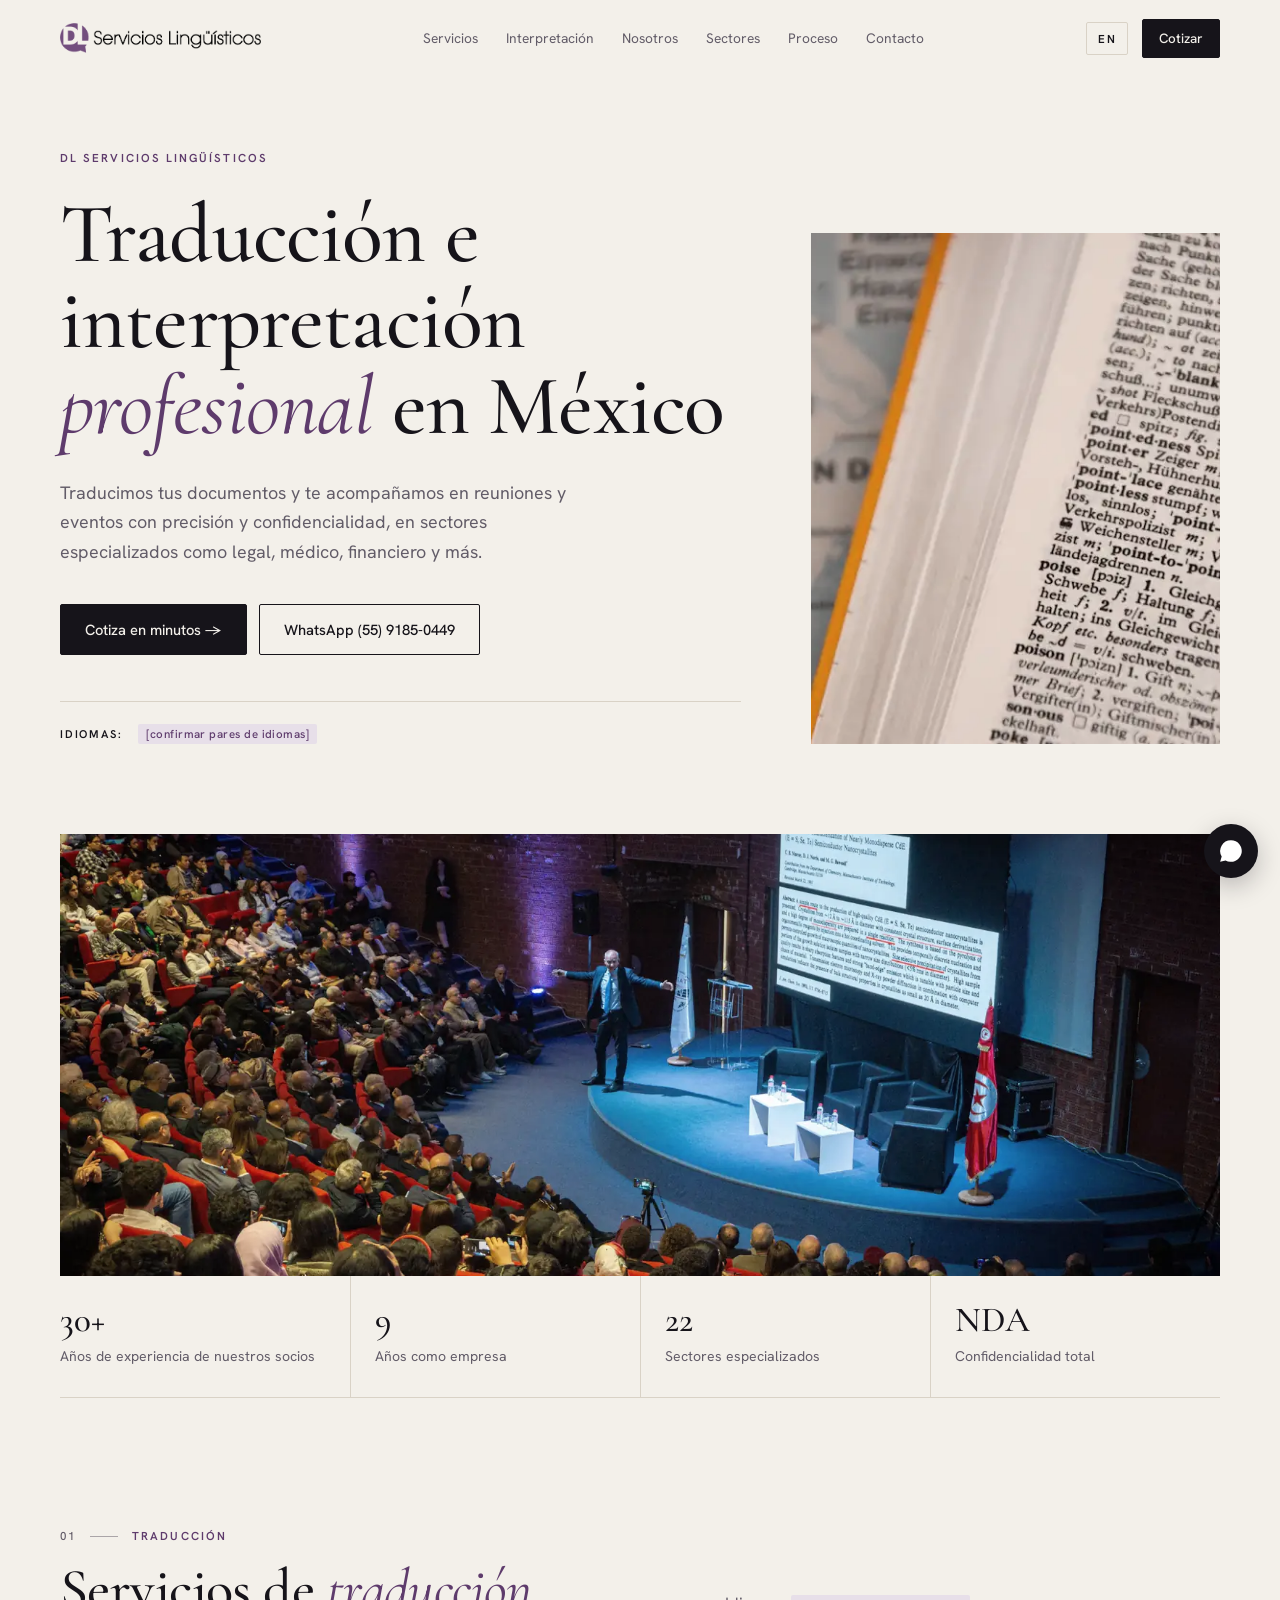
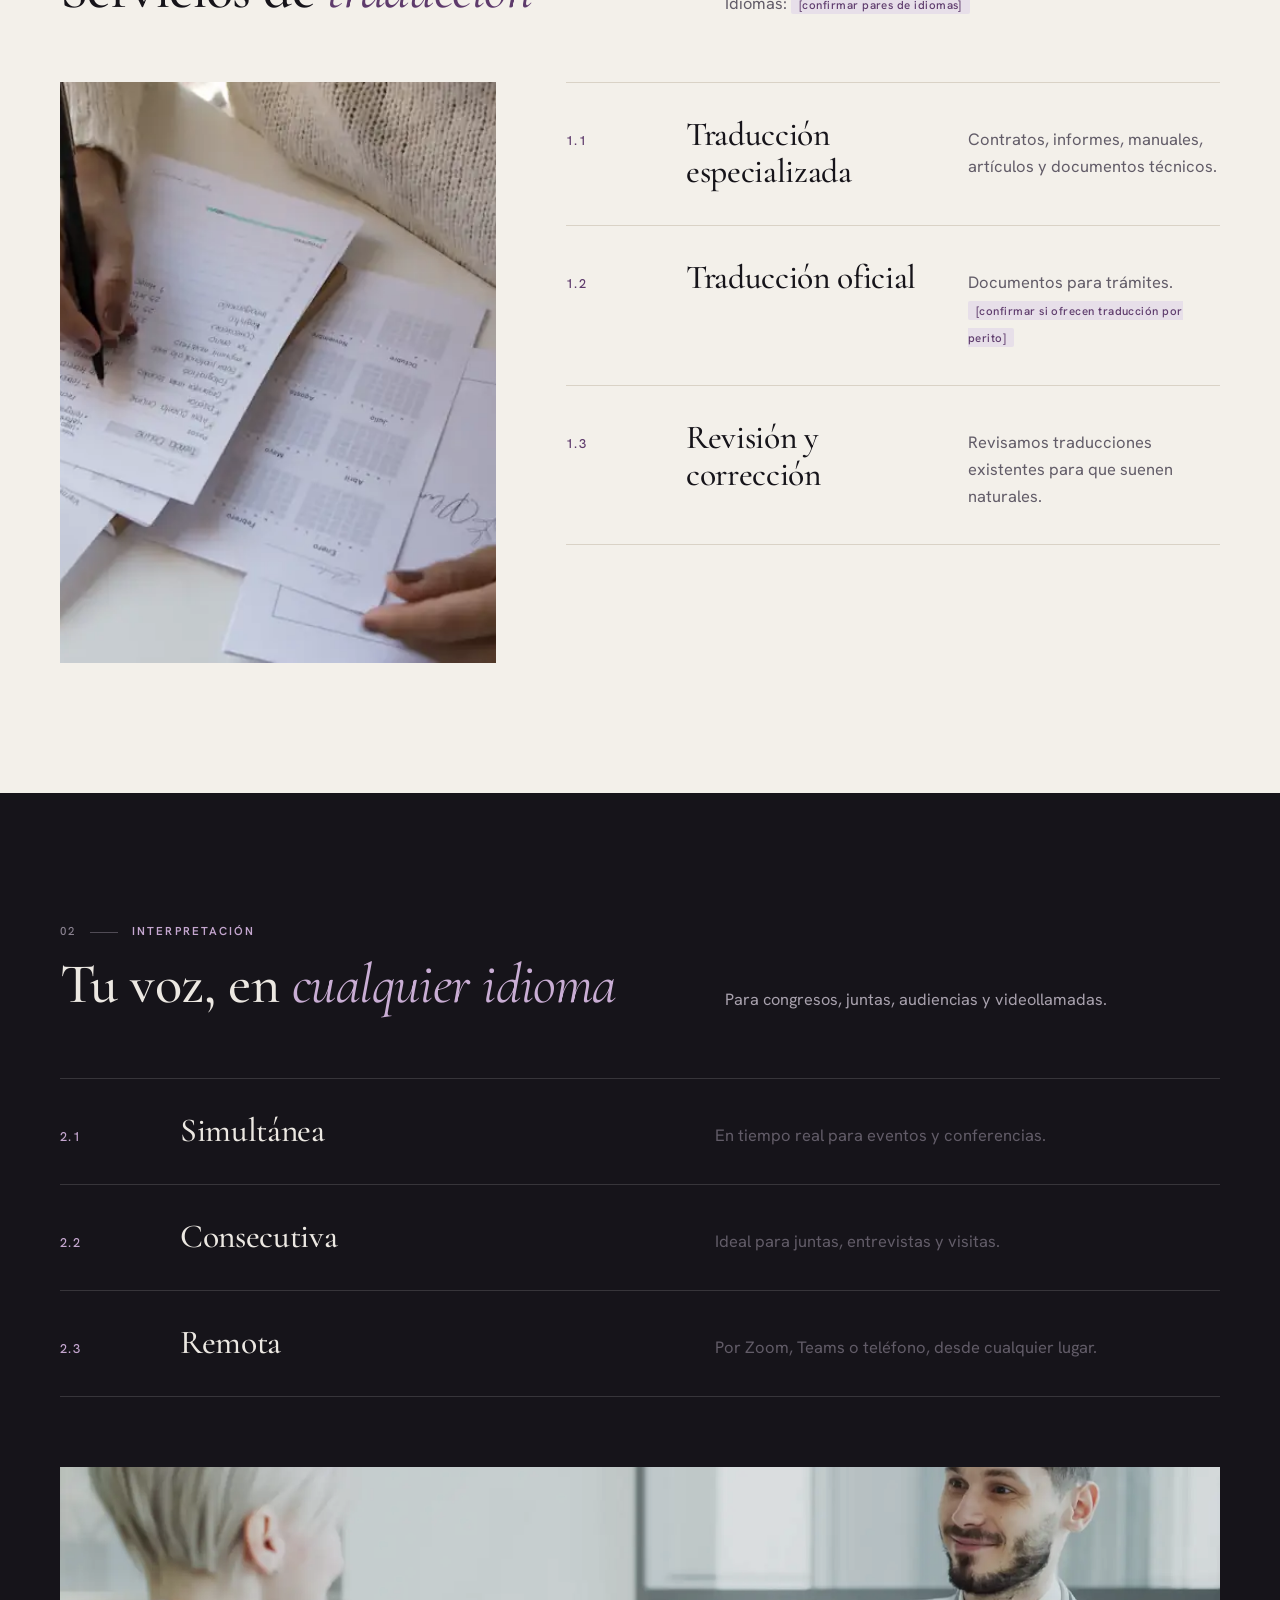
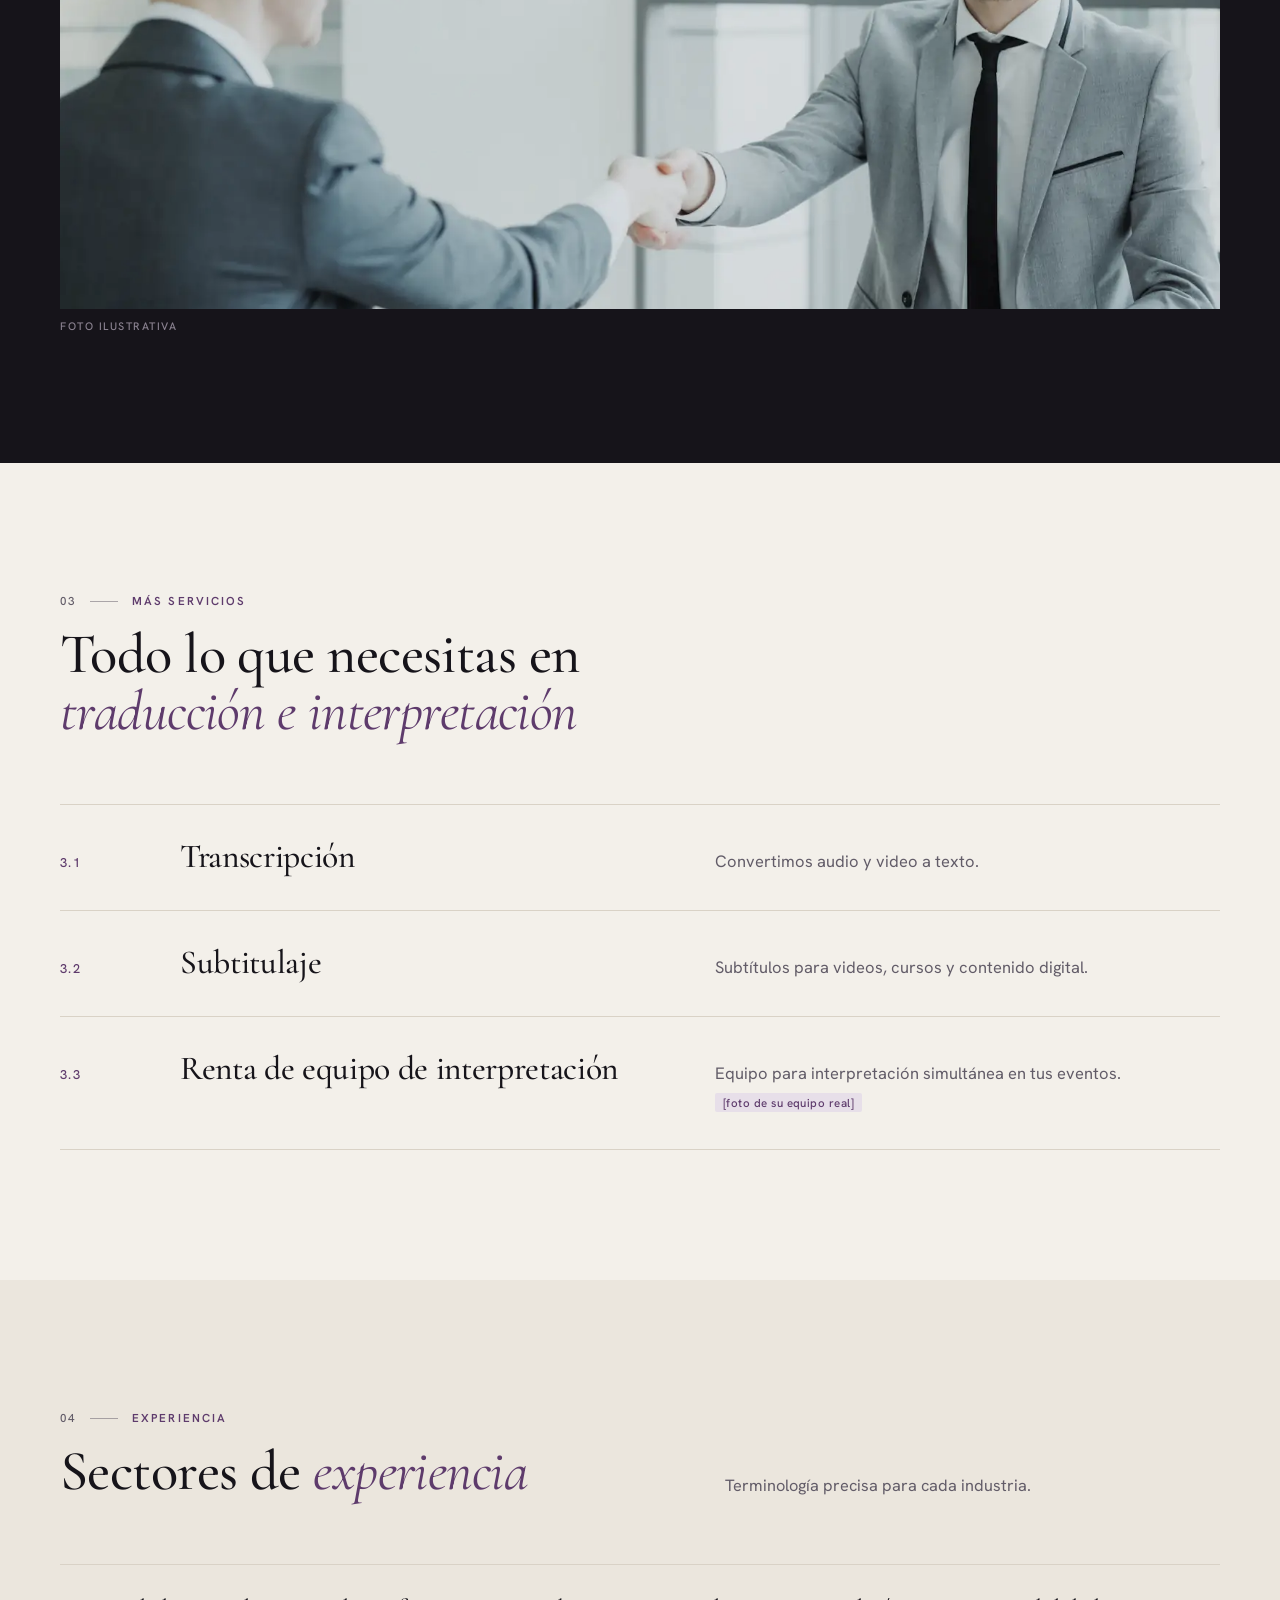
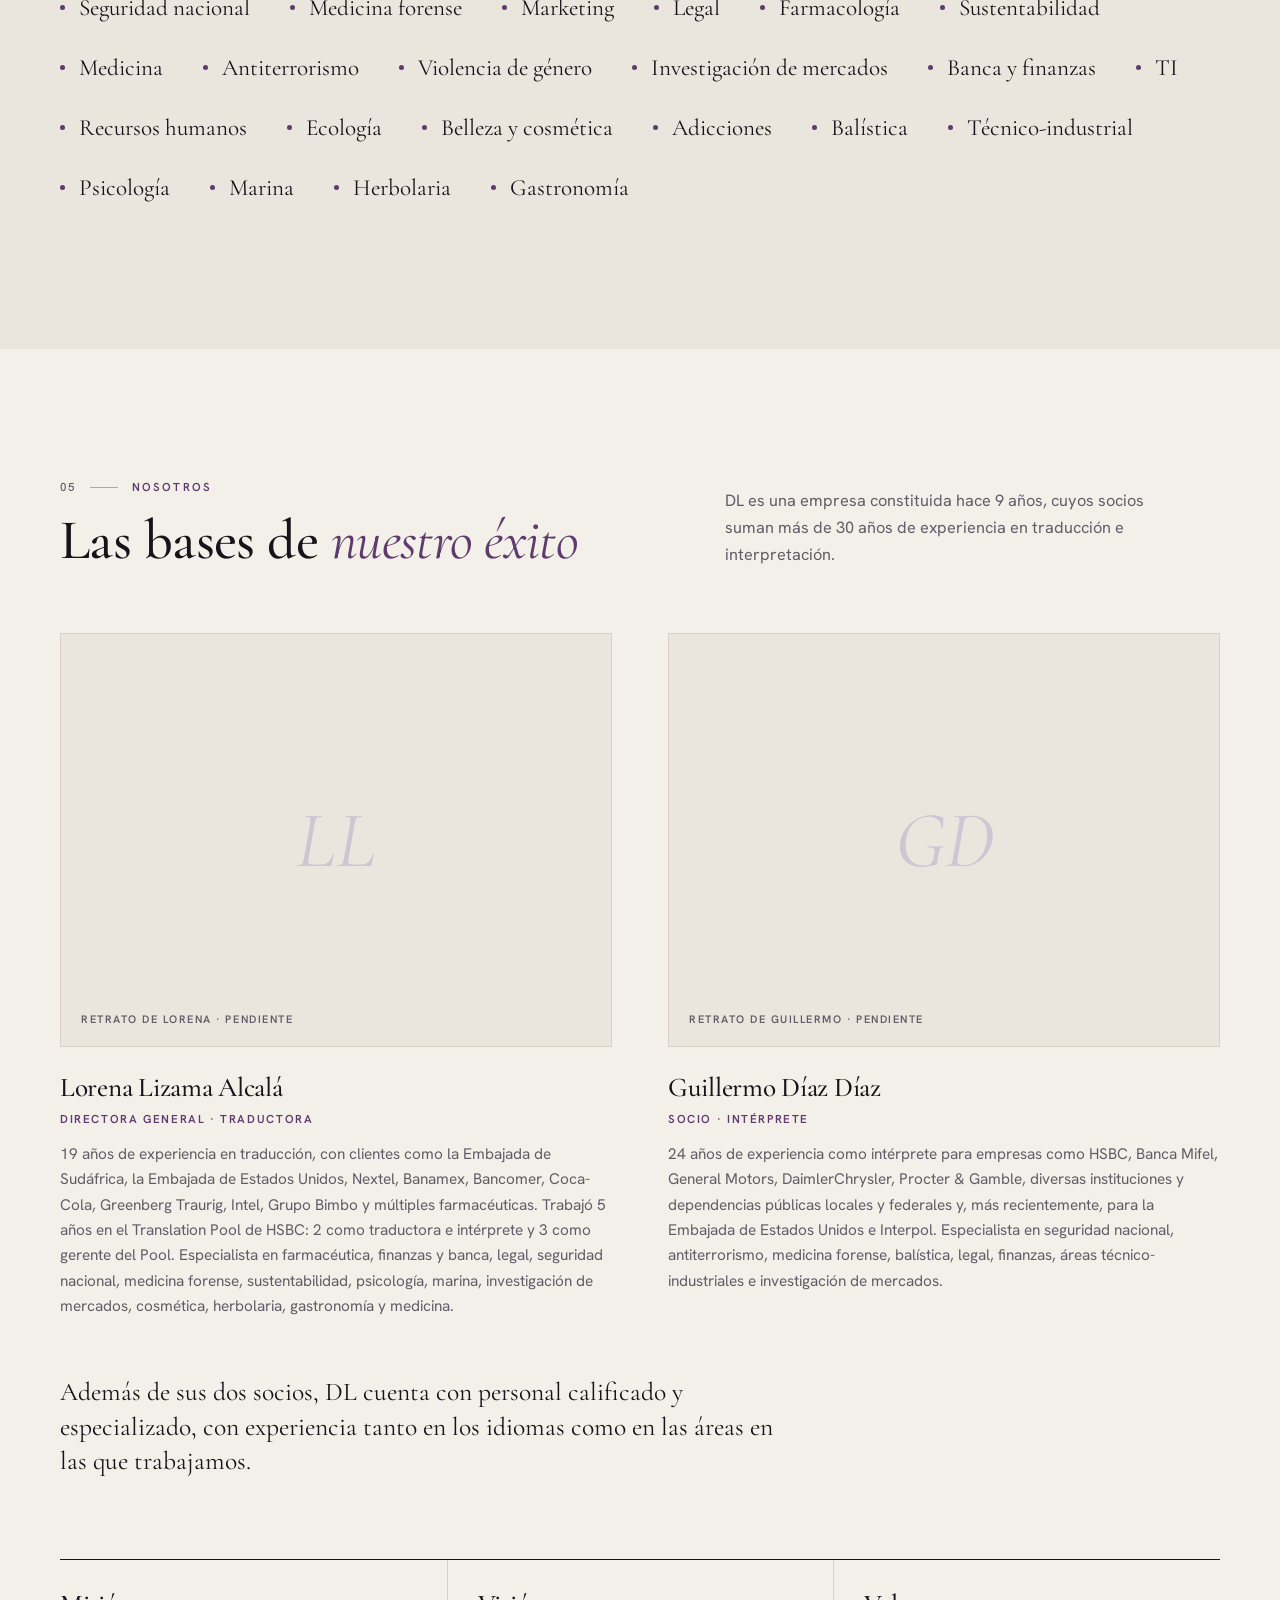
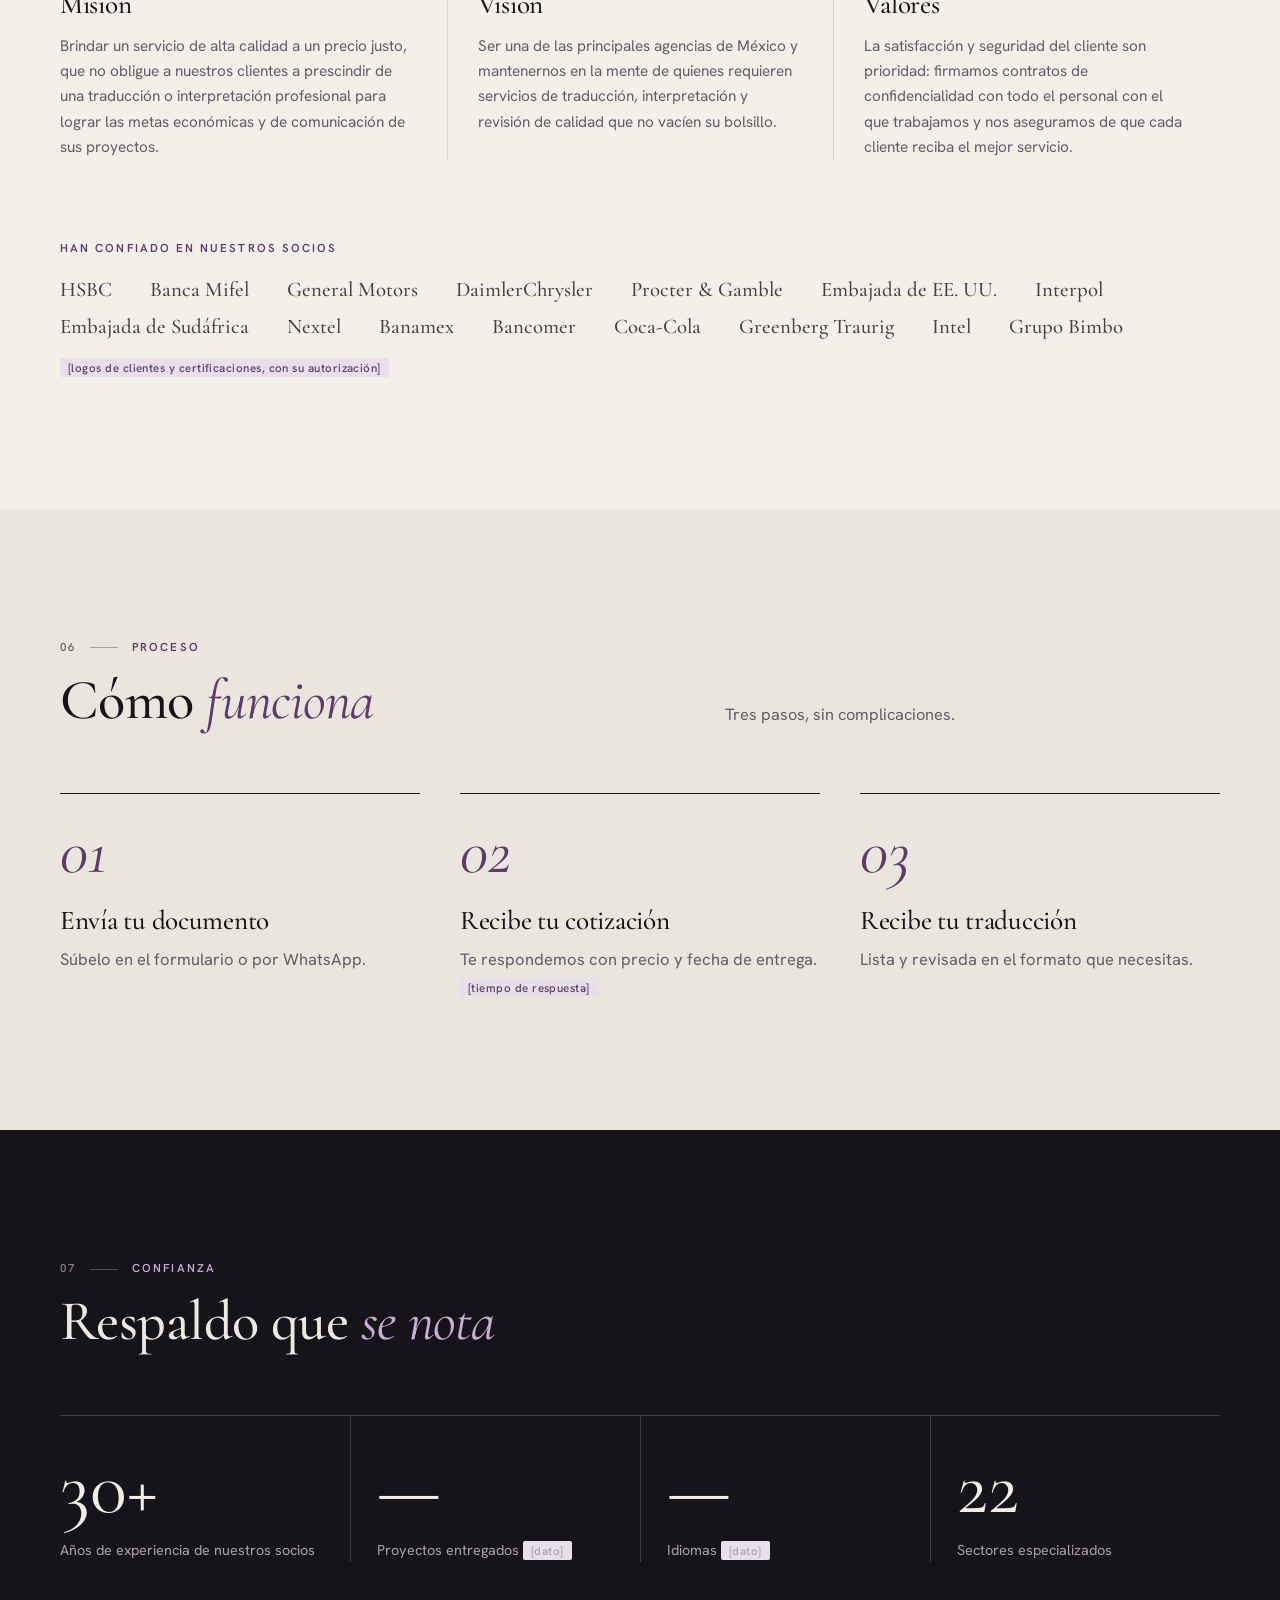
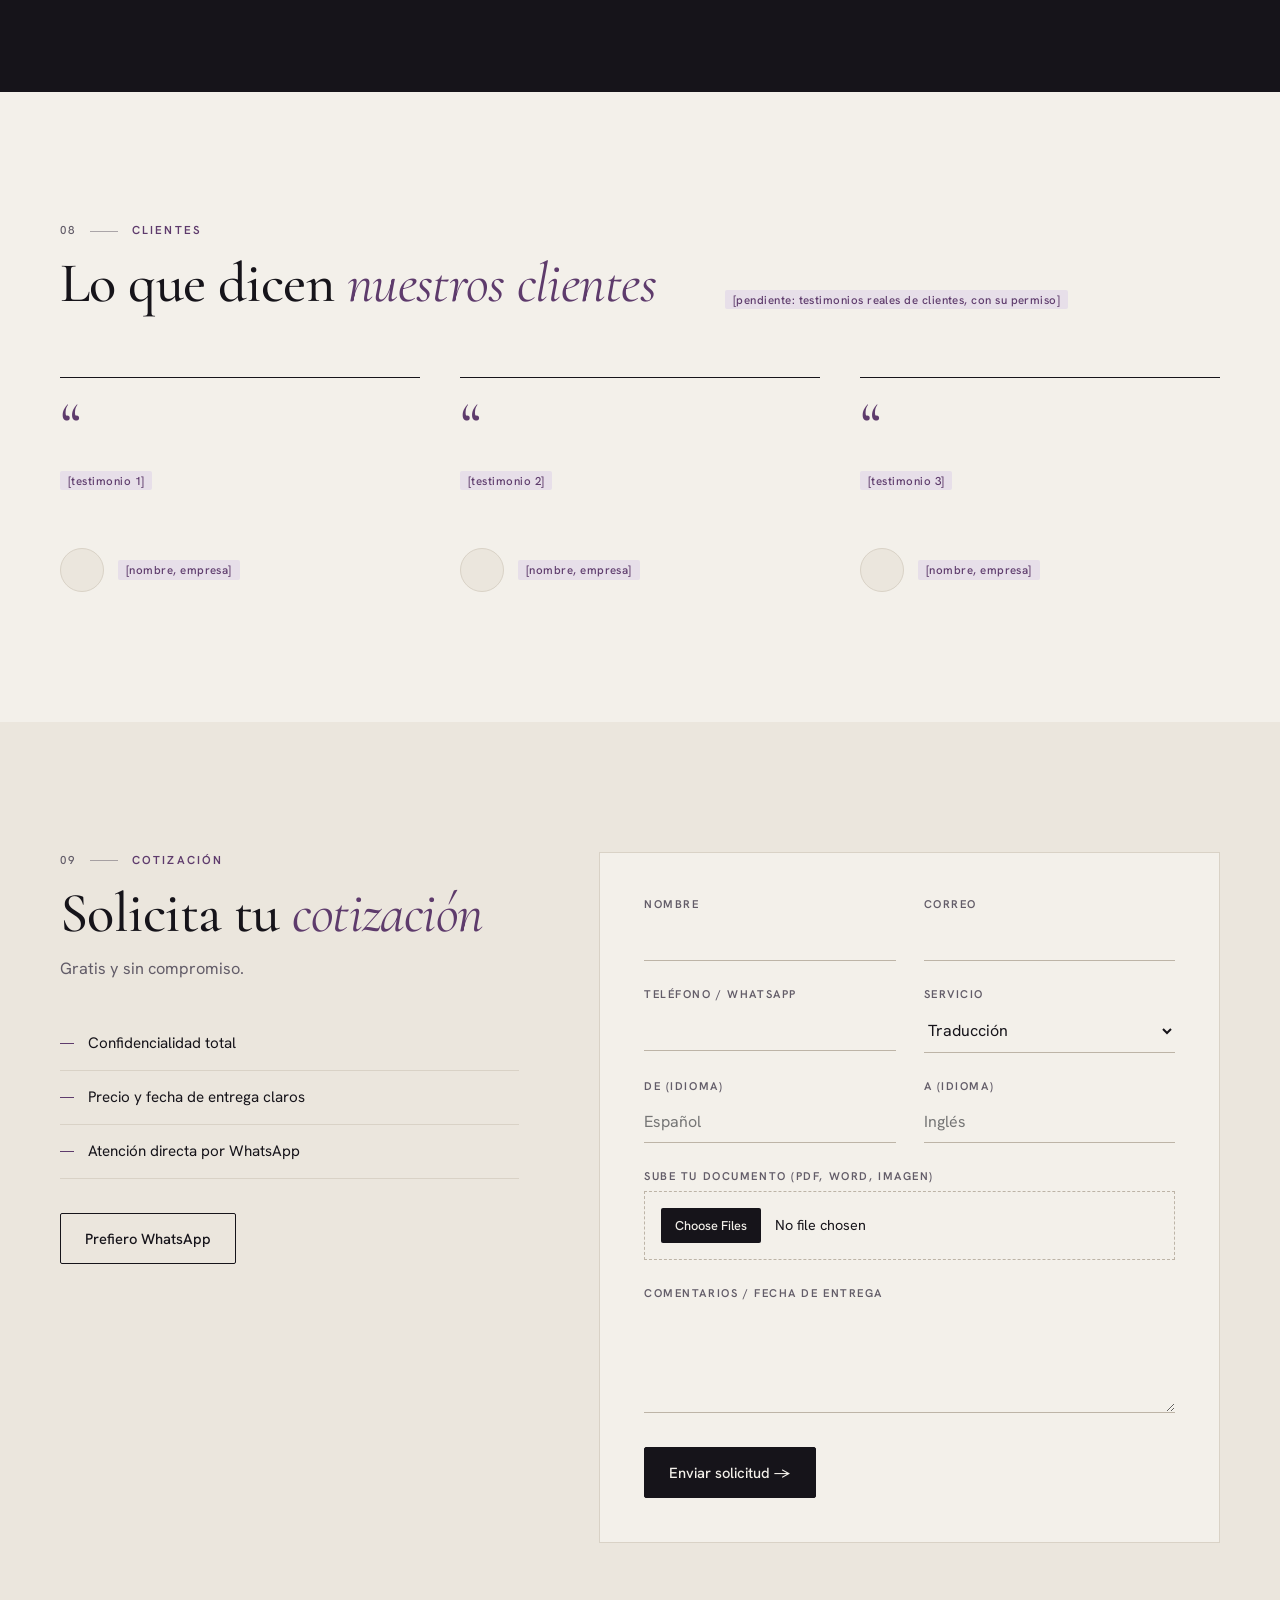
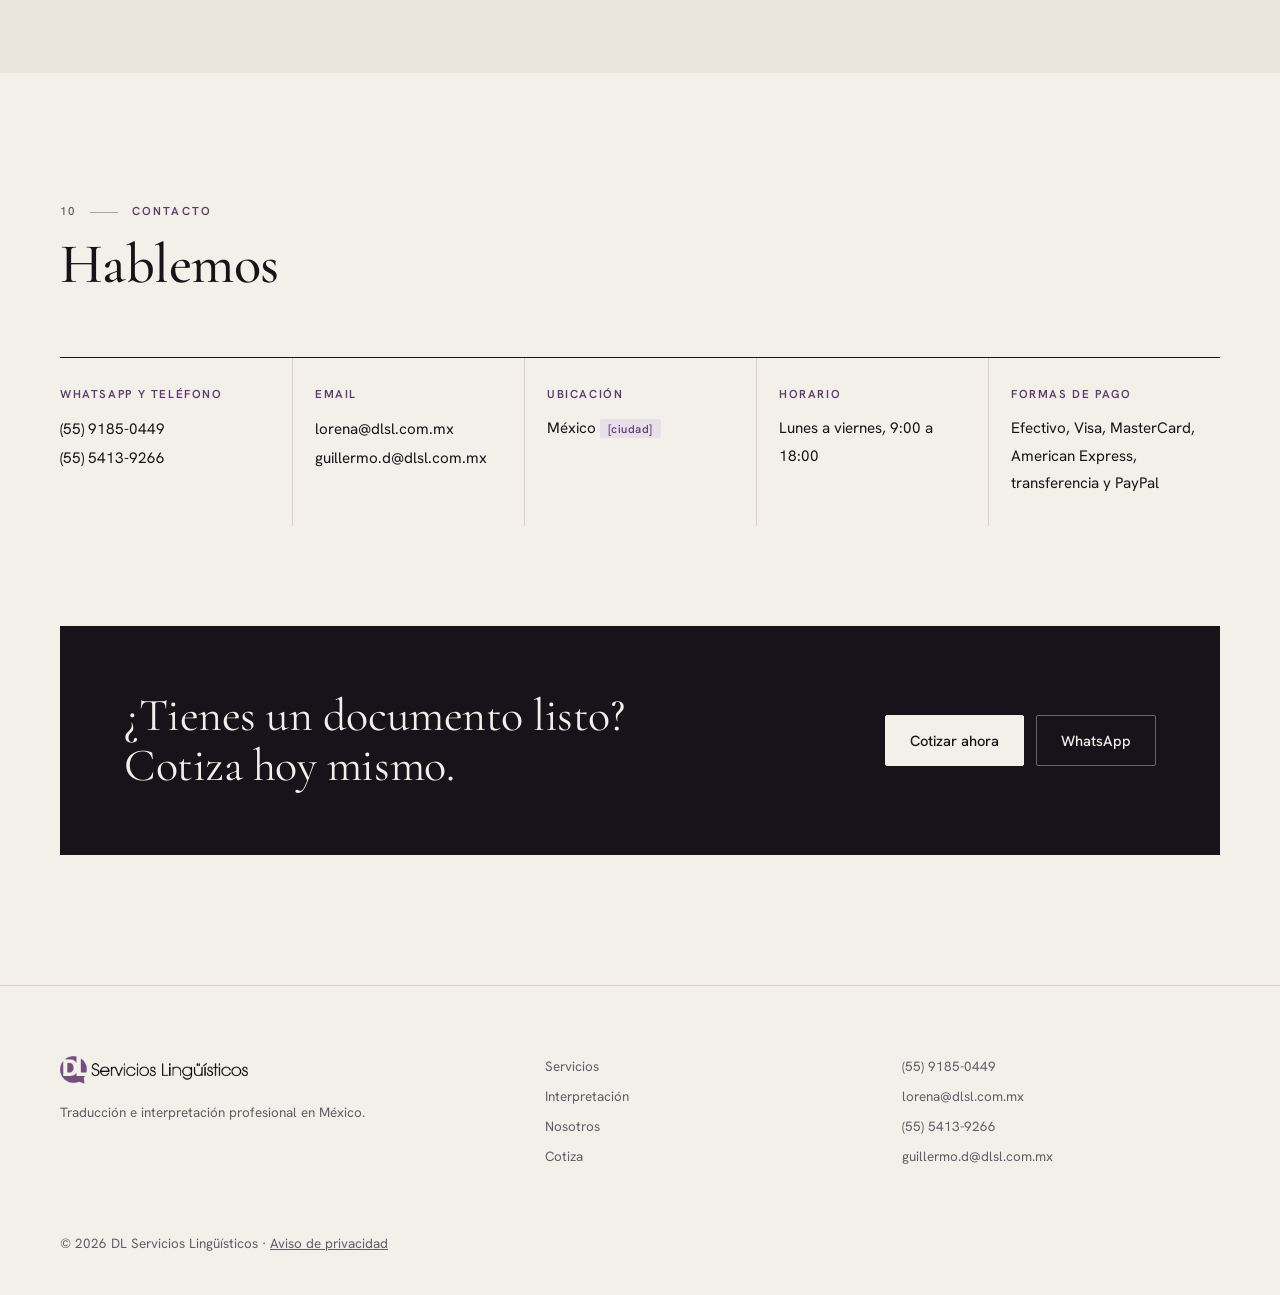
==== commit fda57590: "Muestra v4: rediseño editorial (Cormorant + Hanken, acento ciruela), secciones numeradas, fotos ilus" ====
--- a/index.html
+++ b/index.html
@@ -1,157 +1,211 @@
 <!DOCTYPE html><html lang="es"><head><meta charset="utf-8"><meta name="viewport" content="width=device-width,initial-scale=1">
 <title>DL Servicios Lingüísticos | Traducción e interpretación en México</title>
 <meta name="description" content="Agencia de traducción e interpretación en México. Traducción especializada, simultánea, consecutiva y remota. Cotiza en minutos.">
-<meta name="theme-color" content="#0b0a0d"><link rel="icon" href="assets/icon.png">
+<meta name="robots" content="noindex">
+<meta name="theme-color" content="#f3f0ea"><link rel="icon" href="assets/icon.png">
 <link rel="preconnect" href="https://fonts.googleapis.com"><link rel="preconnect" href="https://fonts.gstatic.com" crossorigin>
-<link href="https://fonts.googleapis.com/css2?family=Outfit:wght@200;300;400;500;600;700&display=swap" rel="stylesheet">
+<link href="https://fonts.googleapis.com/css2?family=Cormorant+Garamond:ital,wght@0,400;0,500;0,600;1,400;1,500&family=Hanken+Grotesk:wght@400;500;600&display=swap" rel="stylesheet">
 <style>
-:root{--p:#734E7E;--pd:#5F497A;--p2:#4a3560;--l1:#f6f2f8;--l2:#e9e0ee;--l3:#c9b6d2;--k:#0b0a0d;--k2:#16131a;--t:#1d1a21;--mu:#5e5766;--r:20px}
-*{box-sizing:border-box}html{scroll-behavior:smooth}body{margin:0;font-family:Outfit,system-ui,sans-serif;color:var(--t);line-height:1.6;font-weight:400;background:#fff;-webkit-font-smoothing:antialiased}
-a{color:inherit}img{max-width:100%;display:block}.w{max-width:1180px;margin:auto;padding:0 24px}
-header{position:fixed;inset:0 0 auto;z-index:20;transition:background .3s,box-shadow .3s}
-header.s{background:rgba(11,10,13,.72);backdrop-filter:blur(14px) saturate(1.4);-webkit-backdrop-filter:blur(14px) saturate(1.4);box-shadow:0 1px 0 #ffffff14}
-.nav{display:flex;align-items:center;justify-content:space-between;height:76px;gap:16px}.nav .lg img{height:34px;width:auto}
-.nav nav{display:flex;gap:4px}.nav nav a{color:#e9e0ee;text-decoration:none;font-size:.95rem;padding:8px 14px;border-radius:99px;transition:.2s}.nav nav a:hover{background:#ffffff14;color:#fff}
-.rt{display:flex;gap:10px;align-items:center}.lang{font:600 .8rem Outfit;letter-spacing:.08em;color:#fff;background:#ffffff10;border:1px solid #ffffff30;border-radius:99px;padding:8px 14px;cursor:pointer}.lang:hover{background:#ffffff22}
-.btn{display:inline-flex;align-items:center;gap:10px;font:500 1rem Outfit;text-decoration:none;padding:15px 26px;border-radius:99px;border:0;cursor:pointer;transition:transform .2s,box-shadow .2s,background .2s}
-.btn:hover{transform:translateY(-2px)}.bp{background:var(--p);color:#fff;box-shadow:0 10px 30px -10px #734E7Eaa}.bp:hover{background:#82599a;box-shadow:0 14px 34px -10px #734E7Ecc}
-.bw{background:#fff;color:var(--k)}.bo{color:#fff;border:1px solid #ffffff40;background:#ffffff08}.bo:hover{background:#ffffff18}.bwa{background:#25D366;color:#06301a;font-weight:600}
-.sm{padding:10px 18px;font-size:.9rem}
-.hero{position:relative;overflow:hidden;background:var(--k);color:#fff;min-height:100vh;display:flex;align-items:center;padding:130px 0 90px}
-.glow{position:absolute;border-radius:50%;filter:blur(90px);opacity:.55;pointer-events:none}.g1{width:620px;height:620px;background:var(--p);top:-180px;right:-120px}.g2{width:420px;height:420px;background:var(--pd);bottom:-200px;left:-120px;opacity:.4}
-.hero:after{content:'';position:absolute;inset:0;background-image:linear-gradient(#ffffff08 1px,transparent 1px),linear-gradient(90deg,#ffffff08 1px,transparent 1px);background-size:64px 64px;mask-image:radial-gradient(ellipse at 60% 40%,#000 20%,transparent 70%);-webkit-mask-image:radial-gradient(ellipse at 60% 40%,#000 20%,transparent 70%)}
-.bub{position:absolute;border-radius:50% 50% 50% 8%;border:1px solid #ffffff22;background:linear-gradient(140deg,#734E7E55,#5F497A11);backdrop-filter:blur(4px)}
-.b1{width:210px;height:190px;right:9%;top:22%;animation:fl 9s ease-in-out infinite}.b2{width:110px;height:100px;right:20%;top:62%;border-radius:50% 50% 8% 50%;animation:fl 11s ease-in-out infinite reverse}.b3{width:70px;height:62px;right:6%;top:66%;animation:fl 7s ease-in-out infinite}
-.bub span{position:absolute;inset:0;display:grid;place-items:center;font-weight:700;font-size:3.4rem;color:#ffffff22;letter-spacing:-.04em}
-@keyframes fl{50%{transform:translateY(-18px) rotate(2deg)}}
-.hc{position:relative;z-index:2;max-width:760px}
-.ey{display:inline-flex;align-items:center;gap:10px;font-size:.8rem;letter-spacing:.2em;text-transform:uppercase;color:var(--l3);padding:8px 16px;border:1px solid #ffffff22;border-radius:99px;background:#ffffff08}.ey i{width:8px;height:8px;border-radius:50%;background:#b892c6;box-shadow:0 0 12px #b892c6}
-.hero h1{font-weight:300;font-size:clamp(2.5rem,6.4vw,5.2rem);line-height:1.02;letter-spacing:-.035em;margin:26px 0 22px}
-.hero h1 em{font-style:normal;font-weight:600;background:linear-gradient(90deg,#d9c3e3,#a07ab3);-webkit-background-clip:text;background-clip:text;color:transparent}
-.hero p.lead{font-size:clamp(1.05rem,1.6vw,1.25rem);color:#d6cfdc;max-width:600px;font-weight:300;margin:0 0 34px}
-.cta{display:flex;flex-wrap:wrap;gap:12px}
-.chips{display:flex;flex-wrap:wrap;gap:8px;margin-top:44px;align-items:center}.chips small{color:#a89fb0;margin-right:6px;font-size:.85rem}
-.chip{font-size:.85rem;padding:7px 14px;border-radius:99px;border:1px solid #ffffff26;color:#eee6f2;background:#ffffff0a}
-section{padding:110px 0;position:relative}.alt{background:var(--l1)}
-.hd{display:flex;justify-content:space-between;align-items:end;gap:30px;flex-wrap:wrap;margin-bottom:50px}
-.kk{font-size:.78rem;letter-spacing:.22em;text-transform:uppercase;color:var(--p);font-weight:600;display:flex;align-items:center;gap:10px}.kk:before{content:'';width:22px;height:2px;background:var(--p)}
-h2{font-weight:300;font-size:clamp(2rem,4vw,3.1rem);line-height:1.08;letter-spacing:-.03em;margin:14px 0 0;color:var(--k)}h2 b{font-weight:600;color:var(--p)}
-.sub{color:var(--mu);max-width:420px;margin:0;font-size:1.05rem}
-.grid{display:grid;gap:20px;grid-template-columns:repeat(auto-fit,minmax(260px,1fr))}
-.card{position:relative;background:#fff;border:1px solid var(--l2);border-radius:var(--r);padding:34px 30px;transition:transform .35s cubic-bezier(.2,.8,.2,1),box-shadow .35s,border-color .35s;overflow:hidden}
-.card:hover{transform:translateY(-6px);border-color:var(--l3);box-shadow:0 30px 60px -30px #5F497A55}
-.card:after{content:'';position:absolute;inset:auto -40% -60% auto;width:220px;height:220px;border-radius:50%;background:radial-gradient(#734E7E22,transparent 70%);opacity:0;transition:.4s}.card:hover:after{opacity:1}
-.ic{width:54px;height:54px;border-radius:16px 16px 16px 4px;display:grid;place-items:center;background:linear-gradient(140deg,var(--p),var(--pd));color:#fff;margin-bottom:22px;box-shadow:0 10px 24px -10px #5F497A}
-.ic svg{width:26px;height:26px;fill:none;stroke:#fff;stroke-width:1.6;stroke-linecap:round;stroke-linejoin:round}
-.card h3{font-weight:500;font-size:1.3rem;margin:0 0 8px;color:var(--k);letter-spacing:-.01em}.card p{margin:0;color:var(--mu)}
-.num{position:absolute;top:26px;right:28px;font-weight:200;font-size:2.6rem;color:var(--l3);line-height:1}
-.dark{background:var(--k);color:#fff;overflow:hidden}.dark h2{color:#fff}.dark h2 b{color:#c7a6d6}.dark .sub{color:#b9b0c0}.dark .kk{color:#c7a6d6}.dark .kk:before{background:#c7a6d6}
-.dark .card{background:var(--k2);border-color:#ffffff14}.dark .card h3{color:#fff}.dark .card p{color:#b9b0c0}.dark .card:hover{border-color:#734E7E;box-shadow:0 30px 60px -30px #734E7E}
-.sec{display:flex;flex-wrap:wrap;gap:10px}.sec span{padding:12px 20px;border-radius:99px;border:1px solid var(--l2);background:#fff;font-size:.98rem;transition:.25s;cursor:default}.sec span:hover{background:var(--p);color:#fff;border-color:var(--p);transform:translateY(-2px)}
-.stats{display:grid;grid-template-columns:repeat(4,1fr);gap:0;border:1px solid #ffffff18;border-radius:var(--r);overflow:hidden}
-.stats div{padding:38px 28px;border-right:1px solid #ffffff18}.stats div:last-child{border:0}.stats b{display:block;font-weight:200;font-size:3rem;line-height:1;margin-bottom:10px;color:#fff}.stats span{color:#b9b0c0;font-size:.95rem}
-.q{font-weight:300;font-size:1.15rem;color:var(--t);margin:0 0 22px!important}.who{display:flex;gap:12px;align-items:center}.av{width:42px;height:42px;border-radius:50%;background:var(--l2)}
-.ph{background:#fff3cd;border:1px dashed #c99a00;font-size:.75rem;padding:1px 7px;border-radius:5px;color:#6b5000;font-weight:500;letter-spacing:0;white-space:normal}
-.dark .ph{background:#fff3cd;color:#6b5000}
-.qt{display:grid;grid-template-columns:.9fr 1.1fr;gap:50px;align-items:start}
-.side{position:sticky;top:110px}.side ul{list-style:none;padding:0;margin:28px 0}.side li{display:flex;gap:12px;align-items:center;margin:12px 0;color:var(--mu)}.side li:before{content:'';flex:none;width:22px;height:22px;border-radius:50%;background:var(--l2) url("data:image/svg+xml,%3Csvg xmlns='http://www.w3.org/2000/svg' viewBox='0 0 24 24' fill='none' stroke='%23734E7E' stroke-width='3'%3E%3Cpath d='M6 12l4 4 8-8'/%3E%3C/svg%3E") center/14px no-repeat}
-form{display:grid;gap:16px;grid-template-columns:1fr 1fr;background:#fff;border:1px solid var(--l2);border-radius:24px;padding:34px;box-shadow:0 40px 80px -50px #5F497A66}form .f{grid-column:1/-1}
-label{display:block;font-weight:500;font-size:.85rem;margin-bottom:6px;color:var(--k)}
-input,select,textarea{width:100%;padding:13px 15px;border:1px solid #ddd3e3;border-radius:12px;font:inherit;background:#fcfbfd;transition:.2s}
-input:focus,select:focus,textarea:focus{outline:0;border-color:var(--p);box-shadow:0 0 0 4px #734E7E22;background:#fff}
-.drop{border:1.5px dashed var(--l3);border-radius:14px;padding:22px;text-align:center;background:var(--l1)}.drop input{border:0;background:none}
-.ct{display:grid;grid-template-columns:repeat(3,1fr);gap:20px}.ct a{color:var(--p);font-weight:500;text-decoration:none;word-break:break-word}.ct a:hover{text-decoration:underline}
-.band{margin-top:60px;border-radius:28px;padding:54px;background:linear-gradient(120deg,var(--pd),var(--p));color:#fff;display:flex;justify-content:space-between;align-items:center;gap:30px;flex-wrap:wrap;position:relative;overflow:hidden}
-.band h3{font-weight:300;font-size:clamp(1.6rem,3vw,2.3rem);margin:0;letter-spacing:-.02em;line-height:1.15}.band:after{content:'';position:absolute;right:-60px;top:-80px;width:260px;height:240px;border-radius:50% 50% 50% 8%;border:1px solid #ffffff30}
-footer{background:var(--k);color:#a89fb0;padding:70px 0 34px;font-size:.92rem}.ft{display:flex;justify-content:space-between;gap:30px;flex-wrap:wrap;padding-bottom:40px;border-bottom:1px solid #ffffff14;margin-bottom:26px}.ft img{height:46px;width:auto}.ft a{text-decoration:none;color:#d6cfdc;display:block;margin:6px 0}.ft a:hover{color:#fff}
-.wa{position:fixed;right:22px;bottom:22px;z-index:30;width:62px;height:62px;border-radius:50%;background:#25D366;display:grid;place-items:center;box-shadow:0 12px 30px -8px #25D36699;transition:transform .2s}.wa:hover{transform:scale(1.08)}.wa svg{width:32px;height:32px;fill:#fff}
-.wa:before{content:'';position:absolute;inset:0;border-radius:50%;border:2px solid #25D366;animation:pu 2.4s infinite}@keyframes pu{to{transform:scale(1.5);opacity:0}}
-.rv{opacity:0;transform:translateY(28px);transition:opacity .8s cubic-bezier(.2,.8,.2,1),transform .8s cubic-bezier(.2,.8,.2,1)}.rv.in{opacity:1;transform:none}
-@media(prefers-reduced-motion:reduce){*,*:before,*:after{animation:none!important;transition:none!important;scroll-behavior:auto!important}.rv{opacity:1;transform:none}}
-@media(max-width:900px){.nav nav{display:none}.qt{grid-template-columns:1fr}.side{position:static}.stats{grid-template-columns:1fr 1fr}.stats div:nth-child(2){border-right:0}.stats div:nth-child(-n+2){border-bottom:1px solid #ffffff18}.ct{grid-template-columns:1fr}.b1{display:none}.b2,.b3{display:none}}
-@media(max-width:560px){section{padding:80px 0}form{grid-template-columns:1fr;padding:22px}.nav .lg img{height:28px}.rt .bp{display:none}.band{padding:34px 26px}.hero{padding:110px 0 70px}.stats b{font-size:2.3rem}.stats div{padding:26px 20px}}
-</style></head><body>
-<header id="hd"><div class="w nav"><a class="lg" href="#" aria-label="DL Servicios Lingüísticos, inicio"><img src="assets/logo-dark-crop.png" alt="DL Servicios Lingüísticos" width="523" height="77"></a>
+:root{--paper:#f3f0ea;--paper2:#ebe6dd;--ink:#16141a;--ink2:#211e26;--mu:#625c68;--line:#d9d2c6;--ac:#5e3b6c;--acl:#e7dfe9;--disp:'Cormorant Garamond',Georgia,serif;--sans:'Hanken Grotesk',system-ui,sans-serif}
+*{box-sizing:border-box;margin:0;padding:0}html{scroll-behavior:smooth;scroll-padding-top:80px}
+body{background:var(--paper);color:var(--ink);font:400 16.5px/1.65 var(--sans);-webkit-font-smoothing:antialiased}
+img{display:block;max-width:100%}a{color:inherit}
+.w{max-width:1240px;margin:0 auto;padding:0 40px}
+.ph{font:500 .72rem/1.4 var(--sans);letter-spacing:.04em;color:var(--ac);background:var(--acl);padding:2px 8px;border-radius:2px;white-space:normal;display:inline}
+/* header */
+header{position:fixed;inset:0 0 auto;z-index:50;transition:background .3s,border-color .3s;border-bottom:1px solid transparent}
+header.s{background:rgba(243,240,234,.92);backdrop-filter:blur(10px);border-color:var(--line)}
+.nav{display:flex;align-items:center;gap:36px;height:76px}.lg img{height:30px;width:auto}
+nav{display:flex;gap:28px;margin-left:auto}nav a{text-decoration:none;font-size:.86rem;color:var(--mu);transition:color .2s}nav a:hover{color:var(--ink)}
+.rt{margin-left:auto;display:flex;gap:14px;align-items:center}
+.lang{background:none;border:1px solid var(--line);color:var(--ink);font:600 .72rem var(--sans);letter-spacing:.12em;padding:8px 11px;cursor:pointer;border-radius:2px}
+.btn{display:inline-flex;align-items:center;gap:10px;text-decoration:none;font:500 .92rem var(--sans);padding:15px 24px;border-radius:2px;border:1px solid var(--ink);transition:.2s;cursor:pointer}
+.bp{background:var(--ink);color:var(--paper)}.bp:hover{background:var(--ac);border-color:var(--ac)}
+.bo{background:transparent;color:var(--ink)}.bo:hover{background:var(--ink);color:var(--paper)}
+.sm{padding:10px 16px;font-size:.84rem}
+.dk .bo{color:var(--paper);border-color:rgba(255,255,255,.35)}.dk .bo:hover{background:var(--paper);color:var(--ink)}
+.dk .bp{background:var(--paper);color:var(--ink);border-color:var(--paper)}
+/* type */
+.kk{font:600 .72rem var(--sans);letter-spacing:.18em;text-transform:uppercase;color:var(--ac);display:flex;gap:14px;align-items:center}
+.kk .n{color:var(--mu);font-weight:500}.kk .n::after{content:"";display:inline-block;width:28px;height:1px;background:currentColor;vertical-align:middle;margin-left:14px;opacity:.5}
+h1,h2,h3{font-family:var(--disp);font-weight:500;letter-spacing:-.01em;line-height:1.02}
+h1{font-size:clamp(3rem,6.6vw,6.1rem);margin:26px 0 28px}h1 em,h2 b,h2 em{font-style:italic;font-weight:400;color:var(--ac)}
+h2{font-size:clamp(2.3rem,4.4vw,3.9rem);margin-top:18px}h2 b{font-weight:400}
+h3{font-size:1.7rem;line-height:1.1}
+.lead{font-size:1.12rem;color:var(--mu);max-width:520px}
+section{padding:130px 0;position:relative}
+.hd{display:grid;grid-template-columns:1.1fr .9fr;gap:60px;align-items:end;margin-bottom:64px}
+.sub{color:var(--mu);font-size:1.02rem;max-width:460px}
+.dk{background:var(--ink);color:#ece8e2}.dk .sub,.dk p{color:#a9a2ae}.dk .kk{color:#c4a6cf}.dk .kk .n{color:#8a8290}.dk h2 b,.dk h2 em{color:#c9adD4}
+.alt{background:var(--paper2)}
+.cap{font:500 .68rem var(--sans);letter-spacing:.14em;text-transform:uppercase;color:var(--mu);margin-top:10px}
+/* hero */
+.hero{padding:150px 0 0}
+.hg{display:grid;grid-template-columns:1.25fr .75fr;gap:70px;align-items:end}
+.cta{display:flex;gap:12px;flex-wrap:wrap;margin-top:38px}
+.langs{margin-top:46px;padding-top:22px;border-top:1px solid var(--line);display:flex;gap:16px;align-items:center;font-size:.86rem;color:var(--mu)}
+.langs small{font:600 .7rem var(--sans);letter-spacing:.16em;text-transform:uppercase;color:var(--ink)}
+.hp img{aspect-ratio:4/5;object-fit:cover;width:100%;filter:saturate(.85)}
+.wide{margin-top:90px}.wide img{width:100%;aspect-ratio:21/8;object-fit:cover;filter:saturate(.8)}
+.facts{display:grid;grid-template-columns:repeat(4,1fr);border-bottom:1px solid var(--line)}
+.facts div{padding:26px 24px 28px 0;font-size:.88rem;color:var(--mu)}.facts div+div{padding-left:24px;border-left:1px solid var(--line)}
+.facts b{display:block;font:500 2.2rem/1 var(--disp);color:var(--ink);margin-bottom:8px}
+/* rows */
+.rows{border-top:1px solid var(--line)}.dk .rows,.dk .row{border-color:rgba(255,255,255,.14)}
+.row{display:grid;grid-template-columns:90px 1fr 1fr;gap:30px;padding:34px 0;border-bottom:1px solid var(--line);align-items:baseline;transition:padding .3s}
+.row:hover{padding-left:12px}.row .i{font:500 .8rem var(--sans);color:var(--ac);letter-spacing:.1em}.dk .row .i{color:#c4a6cf}
+.row h3{font-size:2.1rem}.row p{color:var(--mu);max-width:440px}
+.split{display:grid;grid-template-columns:.8fr 1.2fr;gap:70px;align-items:start}
+.split img{width:100%;aspect-ratio:3/4;object-fit:cover;filter:saturate(.8)}
+/* sectors */
+.tags{display:flex;flex-wrap:wrap;border-top:1px solid var(--line);padding-top:14px}
+.tags span{font:400 1.45rem/1.2 var(--disp);padding:16px 0;margin-right:40px;flex:0 0 auto}
+.tags span::before{content:"";display:inline-block;width:5px;height:5px;background:var(--ac);border-radius:50%;margin-right:14px;vertical-align:middle;position:relative;top:-3px}
+/* team */
+.team{display:grid;grid-template-columns:1fr 1fr;gap:56px}
+.pc .slot{aspect-ratio:4/3;background:var(--paper2);border:1px solid var(--line);display:flex;align-items:flex-end;padding:20px;margin-bottom:26px;position:relative}
+.slot .sl{font:600 .68rem var(--sans);letter-spacing:.14em;text-transform:uppercase;color:var(--mu)}
+.slot .mono{position:absolute;inset:0;display:grid;place-items:center;font:400 5rem var(--disp);color:#cfc6d3;font-style:italic}
+.pc small{display:block;font:600 .72rem var(--sans);letter-spacing:.14em;text-transform:uppercase;color:var(--ac);margin:8px 0 16px}
+.pc p{color:var(--mu);font-size:.96rem}
+.mvv{display:grid;grid-template-columns:repeat(3,1fr);gap:0;margin-top:80px;border-top:1px solid var(--ink)}
+.mvv div{padding:30px 30px 0 0}.mvv div+div{padding-left:30px;border-left:1px solid var(--line)}.mvv p{color:var(--mu);margin-top:14px;font-size:.96rem}
+.clients{margin-top:80px}.cl{display:flex;flex-wrap:wrap;gap:12px 38px;margin-top:22px;font:500 1.3rem var(--disp);color:var(--ink)}
+.cl span{opacity:.8}
+.note{font-size:.8rem;color:var(--mu);margin-top:18px}
+/* process */
+.steps{display:grid;grid-template-columns:repeat(3,1fr);gap:40px}
+.steps div{border-top:1px solid var(--ink);padding-top:26px}.steps .num{font:400 4rem/1 var(--disp);color:var(--ac);font-style:italic;display:block;margin-bottom:22px}
+.steps p{color:var(--mu);margin-top:10px}
+/* stats */
+.stats{display:grid;grid-template-columns:repeat(4,1fr);border-top:1px solid rgba(255,255,255,.16)}
+.stats div{padding:34px 26px 0 0;font-size:.9rem}.stats div+div{padding-left:26px;border-left:1px solid rgba(255,255,255,.16)}
+.stats b{display:block;font:400 clamp(3.4rem,6vw,5.4rem)/1 var(--disp);color:#f1ede7;margin-bottom:12px}
+.stats span{color:#a9a2ae}
+/* quotes */
+.qs{display:grid;grid-template-columns:repeat(3,1fr);gap:40px}
+.qc{border-top:1px solid var(--ink);padding-top:28px}
+.qc .q{font:400 1.5rem/1.3 var(--disp);font-style:italic;min-height:120px}
+.qc .q::before{content:"“";display:block;font:400 4rem/0.6 var(--disp);color:var(--ac);margin-bottom:18px;font-style:normal}
+.who{display:flex;gap:14px;align-items:center;margin-top:22px}.av{width:44px;height:44px;border-radius:50%;background:var(--paper2);border:1px solid var(--line);flex:0 0 auto}
+/* quote form */
+.qt{display:grid;grid-template-columns:.85fr 1.15fr;gap:80px}
+.side ul{list-style:none;margin:34px 0}.side li{padding:14px 0;border-bottom:1px solid var(--line);font-size:.95rem;display:flex;gap:14px}
+.side li::before{content:"";width:14px;height:1px;background:var(--ac);margin-top:12px;flex:0 0 auto}
+form{display:grid;grid-template-columns:1fr 1fr;gap:26px 28px;background:var(--paper);padding:44px;border:1px solid var(--line)}
+form .f{grid-column:1/-1}
+label{display:block;font:600 .7rem var(--sans);letter-spacing:.14em;text-transform:uppercase;color:var(--mu);margin-bottom:8px}
+input,select,textarea{width:100%;font:400 1rem var(--sans);color:var(--ink);background:transparent;border:0;border-bottom:1px solid #bdb4a7;padding:10px 0;border-radius:0;outline:none}
+input:focus,select:focus,textarea:focus{border-color:var(--ac)}
+.drop input{border:1px dashed #bdb4a7;padding:16px;font-size:.9rem}input::file-selector-button{font:500 .8rem var(--sans);background:var(--ink);color:var(--paper);border:0;padding:9px 14px;margin-right:14px;border-radius:2px;cursor:pointer}
+/* contact */
+.ct{display:grid;grid-template-columns:repeat(5,1fr);border-top:1px solid var(--ink)}
+.ct div{padding:28px 22px 28px 0}.ct div+div{padding-left:22px;border-left:1px solid var(--line)}
+.ct h3{font:600 .72rem var(--sans);letter-spacing:.14em;text-transform:uppercase;color:var(--ac);margin-bottom:14px}
+.ct a,.ct p{font-size:.95rem;color:var(--ink);text-decoration:none;line-height:1.8}.ct a:hover{color:var(--ac)}
+.band{margin-top:100px;display:grid;grid-template-columns:1.2fr .8fr;gap:40px;align-items:center;background:var(--ink);color:var(--paper);padding:64px}
+.band h3{font-size:clamp(2.2rem,3.6vw,3.3rem);font-weight:400}.band .cta{justify-content:flex-end;margin:0}
+footer{padding:70px 0 40px;border-top:1px solid var(--line);font-size:.84rem;color:var(--mu)}
+.ft{display:grid;grid-template-columns:1.4fr 1fr 1fr;gap:40px;margin-bottom:56px}.ft a{display:block;text-decoration:none;margin-bottom:8px}.ft a:hover{color:var(--ink)}.ft img{height:28px;width:auto}
+.wa{position:fixed;right:22px;bottom:22px;width:54px;height:54px;border-radius:50%;background:var(--ink);display:grid;place-items:center;z-index:60;box-shadow:0 8px 24px rgba(22,20,26,.25)}
+.wa svg{width:26px;height:26px;fill:#fff}
+.rv{opacity:0;transform:translateY(22px);transition:opacity .9s cubic-bezier(.2,.7,.2,1),transform .9s cubic-bezier(.2,.7,.2,1)}.rv.in{opacity:1;transform:none}
+@media(max-width:1000px){nav{display:none}.hg,.hd,.split,.team,.qt,.band{grid-template-columns:1fr;gap:36px}.ct{grid-template-columns:1fr 1fr}.ct div:nth-child(odd){border-left:0;padding-left:0}.ct div{border-bottom:1px solid var(--line)}.facts,.stats{grid-template-columns:1fr 1fr}.facts div:nth-child(3),.stats div:nth-child(3){border-left:0;padding-left:0}.band .cta{justify-content:flex-start}}
+@media(max-width:680px){.w{padding:0 22px}section{padding:84px 0}.hero{padding-top:112px}.nav{height:64px;gap:12px}.lg img{height:22px}.rt .bp{display:none}
+h1{font-size:2.9rem;margin:18px 0 20px}h2{font-size:2.3rem}.hp img{aspect-ratio:4/3}.wide{margin-top:56px}.wide img{aspect-ratio:4/3}
+.row{grid-template-columns:44px 1fr;gap:6px 14px;padding:26px 0}.row p{grid-column:2}.row h3{font-size:1.75rem}.row:hover{padding-left:0}
+.steps,.qs,.mvv{grid-template-columns:1fr;gap:34px}.mvv div,.mvv div+div{padding:26px 0 0;border-left:0}.mvv div+div{border-top:1px solid var(--line)}
+form{grid-template-columns:1fr;padding:26px 22px}.ct{grid-template-columns:1fr}.ct div,.ct div+div{padding:22px 0;border-left:0}
+.band{padding:38px 26px;margin-top:64px}.tags span{font-size:1.2rem;padding:13px 0;margin-right:22px}.ft{grid-template-columns:1fr}.facts b{font-size:1.8rem}.stats b{font-size:3rem}.cta .btn{flex:1 1 100%;justify-content:center}.hd{margin-bottom:42px}}
+</style></head>
+<body>
+<header id="hd"><div class="w nav"><a class="lg" href="#" aria-label="DL Servicios Lingüísticos, inicio"><img src="assets/logo-light-crop.png" alt="DL Servicios Lingüísticos" width="523" height="78"></a>
 <nav aria-label="Principal"><a href="#servicios" data-es="Servicios" data-en="Services">Servicios</a><a href="#interpretacion" data-es="Interpretación" data-en="Interpreting">Interpretación</a><a href="#nosotros" data-es="Nosotros" data-en="About">Nosotros</a><a href="#sectores" data-es="Sectores" data-en="Sectors">Sectores</a><a href="#proceso" data-es="Proceso" data-en="Process">Proceso</a><a href="#contacto" data-es="Contacto" data-en="Contact">Contacto</a></nav>
 <div class="rt"><button class="lang" onclick="tog()" id="lb" aria-label="Cambiar idioma / Switch language">EN</button><a class="btn bp sm" href="#cotiza" data-es="Cotizar" data-en="Get a quote">Cotizar</a></div></div></header>
 
-<div class="hero"><div class="glow g1"></div><div class="glow g2"></div>
-<div class="bub b1" aria-hidden="true"><span>DL</span></div><div class="bub b2" aria-hidden="true"></div><div class="bub b3" aria-hidden="true"></div>
-<div class="w hc"><div class="ey rv"><i></i>DL Servicios Lingüísticos</div>
+<div class="hero"><div class="w"><div class="hg">
+<div><div class="kk rv">DL Servicios Lingüísticos</div>
 <h1 class="rv" data-es="Traducción e interpretación <em>profesional</em> en México" data-en="<em>Professional</em> translation and interpreting in Mexico">Traducción e interpretación <em>profesional</em> en México</h1>
 <p class="lead rv" data-es="Traducimos tus documentos y te acompañamos en reuniones y eventos con precisión y confidencialidad, en sectores especializados como legal, médico, financiero y más." data-en="We translate your documents and support your meetings and events with accuracy and confidentiality, in specialized fields such as legal, medical, finance and more.">Traducimos tus documentos y te acompañamos en reuniones y eventos con precisión y confidencialidad, en sectores especializados como legal, médico, financiero y más.</p>
-<div class="cta rv"><a class="btn bw" href="#cotiza" data-es="Cotiza en minutos →" data-en="Get a quote in minutes →">Cotiza en minutos →</a><a class="btn bo" href="https://wa.me/525591850449" data-es="WhatsApp (55) 9185-0449" data-en="WhatsApp +52 55 9185 0449">WhatsApp (55) 9185-0449</a></div>
-<div class="chips rv"><small data-es="Idiomas:" data-en="Languages:">Idiomas:</small><span class="ph" data-es="[confirmar pares de idiomas]" data-en="[confirm language pairs]">[confirmar pares de idiomas]</span></div></div></div>
-
-<section id="servicios"><div class="w"><div class="hd rv"><div><div class="kk" data-es="Traducción" data-en="Translation">Traducción</div><h2 data-es="Servicios de <b>traducción</b>" data-en="Translation <b>services</b>">Servicios de <b>traducción</b></h2></div><p class="sub" data-es="Idiomas: <span class='ph'>[confirmar pares de idiomas]</span>" data-en="Languages: <span class='ph'>[confirm language pairs]</span>">Idiomas: <span class="ph">[confirmar pares de idiomas]</span></p></div>
-<div class="grid">
-<div class="card rv"><div class="ic"><svg viewBox="0 0 24 24"><path d="M14 3H6a2 2 0 0 0-2 2v14a2 2 0 0 0 2 2h12a2 2 0 0 0 2-2V9z"/><path d="M14 3v6h6M8 13h8M8 17h5"/></svg></div><h3 data-es="Traducción especializada" data-en="Specialized translation">Traducción especializada</h3><p data-es="Contratos, informes, manuales, artículos y documentos técnicos." data-en="Contracts, reports, manuals, articles and technical documents.">Contratos, informes, manuales, artículos y documentos técnicos.</p></div>
-<div class="card rv"><div class="ic"><svg viewBox="0 0 24 24"><path d="M3 21h18M5 21V10M19 21V10M9 21V10M15 21V10M2 10l10-6 10 6z"/></svg></div><h3 data-es="Traducción oficial" data-en="Official translation">Traducción oficial</h3><p data-es="Documentos para trámites. <span class='ph'>[confirmar si ofrecen traducción por perito]</span>" data-en="Documents for official procedures. <span class='ph'>[confirm sworn/expert translation]</span>">Documentos para trámites. <span class="ph">[confirmar si ofrecen traducción por perito]</span></p></div>
-<div class="card rv"><div class="ic"><svg viewBox="0 0 24 24"><path d="M20 6 9 17l-5-5"/></svg></div><h3 data-es="Revisión y corrección" data-en="Proofreading & editing">Revisión y corrección</h3><p data-es="Revisamos traducciones existentes para que suenen naturales." data-en="We review existing translations so they read naturally.">Revisamos traducciones existentes para que suenen naturales.</p></div></div></div></section>
-
-<section id="interpretacion" class="dark"><div class="glow g1" style="opacity:.25;top:-300px"></div><div class="w" style="position:relative"><div class="hd rv"><div><div class="kk" data-es="Interpretación" data-en="Interpreting">Interpretación</div><h2 data-es="Tu voz, en <b>cualquier idioma</b>" data-en="Your voice, in <b>any language</b>">Tu voz, en <b>cualquier idioma</b></h2></div><p class="sub" data-es="Para congresos, juntas, audiencias y videollamadas." data-en="For conferences, meetings, hearings and video calls.">Para congresos, juntas, audiencias y videollamadas.</p></div>
-<div class="grid">
-<div class="card rv"><div class="ic"><svg viewBox="0 0 24 24"><path d="M3 14v-2a9 9 0 0 1 18 0v2"/><path d="M21 15a2 2 0 0 1-2 2h-1v-5h1a2 2 0 0 1 2 2zM3 15a2 2 0 0 0 2 2h1v-5H5a2 2 0 0 0-2 2z"/></svg></div><h3 data-es="Simultánea" data-en="Simultaneous">Simultánea</h3><p data-es="En tiempo real para eventos y conferencias." data-en="Real time for events and conferences.">En tiempo real para eventos y conferencias.</p></div>
-<div class="card rv"><div class="ic"><svg viewBox="0 0 24 24"><path d="M21 12a8 8 0 0 1-11.6 7.1L4 20l1-4.6A8 8 0 1 1 21 12z"/></svg></div><h3 data-es="Consecutiva" data-en="Consecutive">Consecutiva</h3><p data-es="Ideal para juntas, entrevistas y visitas." data-en="Ideal for meetings, interviews and visits.">Ideal para juntas, entrevistas y visitas.</p></div>
-<div class="card rv"><div class="ic"><svg viewBox="0 0 24 24"><rect x="3" y="4" width="18" height="12" rx="2"/><path d="M8 20h8M12 16v4"/></svg></div><h3 data-es="Remota" data-en="Remote">Remota</h3><p data-es="Por Zoom, Teams o teléfono, desde cualquier lugar." data-en="Via Zoom, Teams or phone, from anywhere.">Por Zoom, Teams o teléfono, desde cualquier lugar.</p></div></div></div></section>
-
-
-<section id="mas-servicios" class="alt"><div class="w"><div class="hd rv"><div><div class="kk" data-es="Más servicios" data-en="More services">Más servicios</div><h2 data-es="Todo lo que necesitas en <b>traducción e interpretación</b>" data-en="Everything you need in <b>translation and interpreting</b>">Todo lo que necesitas en <b>traducción e interpretación</b></h2></div></div>
-<div class="grid">
-<div class="card rv"><div class="ic"><svg viewBox="0 0 24 24"><path d="M4 6h16M4 10h16M4 14h10M4 18h7"/></svg></div><h3 data-es="Transcripción" data-en="Transcription">Transcripción</h3><p data-es="Convertimos audio y video a texto." data-en="We turn audio and video into text.">Convertimos audio y video a texto.</p></div>
-<div class="card rv"><div class="ic"><svg viewBox="0 0 24 24"><rect x="3" y="5" width="18" height="14" rx="2"/><path d="M7 15h4M13 15h4M7 11h10"/></svg></div><h3 data-es="Subtitulaje" data-en="Subtitling">Subtitulaje</h3><p data-es="Subtítulos para videos, cursos y contenido digital." data-en="Subtitles for videos, courses and digital content.">Subtítulos para videos, cursos y contenido digital.</p></div>
-<div class="card rv"><div class="ic"><svg viewBox="0 0 24 24"><path d="M3 14v-2a9 9 0 0 1 18 0v2"/><path d="M21 15a2 2 0 0 1-2 2h-1v-5h1a2 2 0 0 1 2 2zM3 15a2 2 0 0 0 2 2h1v-5H5a2 2 0 0 0-2 2z"/></svg></div><h3 data-es="Renta de equipo de interpretación" data-en="Interpretation equipment rental">Renta de equipo de interpretación</h3><p data-es="Equipo para interpretación simultánea en tus eventos." data-en="Simultaneous interpretation equipment for your events.">Equipo para interpretación simultánea en tus eventos.</p></div>
+<div class="cta rv"><a class="btn bp" href="#cotiza" data-es="Cotiza en minutos →" data-en="Get a quote in minutes →">Cotiza en minutos →</a><a class="btn bo" href="https://wa.me/525591850449" data-es="WhatsApp (55) 9185-0449" data-en="WhatsApp +52 55 9185 0449">WhatsApp (55) 9185-0449</a></div>
+<div class="langs rv"><small data-es="Idiomas:" data-en="Languages:">Idiomas:</small><span class="ph" data-es="[confirmar pares de idiomas]" data-en="[confirm language pairs]">[confirmar pares de idiomas]</span></div></div>
+<figure class="hp rv"><img src="img/dict.webp" srcset="img/dict-sm.webp 800w, img/dict.webp 1600w" sizes="(max-width:1000px) 100vw, 420px" alt="Diccionario abierto" fetchpriority="high"></figure></div>
+<figure class="wide rv"><img src="img/hero.webp" srcset="img/hero-sm.webp 800w, img/hero.webp 1600w" sizes="100vw" alt="Auditorio durante una conferencia" loading="lazy"></figure>
+<div class="facts rv"><div><b>30+</b><span data-es="Años de experiencia de nuestros socios" data-en="Years of partner experience">Años de experiencia de nuestros socios</span></div><div><b>9</b><span data-es="Años como empresa" data-en="Years in business">Años como empresa</span></div><div><b id="ns2">22</b><span data-es="Sectores especializados" data-en="Specialized sectors">Sectores especializados</span></div><div><b>NDA</b><span data-es="Confidencialidad total" data-en="Full confidentiality">Confidencialidad total</span></div></div>
+</div></div>
+
+<section id="servicios"><div class="w"><div class="hd rv"><div><div class="kk"><span class="n">01</span><span data-es="Traducción" data-en="Translation">Traducción</span></div><h2 data-es="Servicios de <b>traducción</b>" data-en="Translation <b>services</b>">Servicios de <b>traducción</b></h2></div><p class="sub" data-es="Idiomas: <span class='ph'>[confirmar pares de idiomas]</span>" data-en="Languages: <span class='ph'>[confirm language pairs]</span>">Idiomas: <span class="ph">[confirmar pares de idiomas]</span></p></div>
+<div class="split"><figure class="rv"><img src="img/docs.webp" srcset="img/docs-sm.webp 800w, img/docs.webp 1600w" sizes="(max-width:1000px) 100vw, 440px" alt="Revisión de documentos" loading="lazy"></figure>
+<div class="rows">
+<div class="row rv"><span class="i">1.1</span><h3 data-es="Traducción especializada" data-en="Specialized translation">Traducción especializada</h3><p data-es="Contratos, informes, manuales, artículos y documentos técnicos." data-en="Contracts, reports, manuals, articles and technical documents.">Contratos, informes, manuales, artículos y documentos técnicos.</p></div>
+<div class="row rv"><span class="i">1.2</span><h3 data-es="Traducción oficial" data-en="Official translation">Traducción oficial</h3><p data-es="Documentos para trámites. <span class='ph'>[confirmar si ofrecen traducción por perito]</span>" data-en="Documents for official procedures. <span class='ph'>[confirm sworn/expert translation]</span>">Documentos para trámites. <span class="ph">[confirmar si ofrecen traducción por perito]</span></p></div>
+<div class="row rv"><span class="i">1.3</span><h3 data-es="Revisión y corrección" data-en="Proofreading & editing">Revisión y corrección</h3><p data-es="Revisamos traducciones existentes para que suenen naturales." data-en="We review existing translations so they read naturally.">Revisamos traducciones existentes para que suenen naturales.</p></div></div></div></div></section>
+
+<section id="interpretacion" class="dk"><div class="w"><div class="hd rv"><div><div class="kk"><span class="n">02</span><span data-es="Interpretación" data-en="Interpreting">Interpretación</span></div><h2 data-es="Tu voz, en <b>cualquier idioma</b>" data-en="Your voice, in <b>any language</b>">Tu voz, en <b>cualquier idioma</b></h2></div><p class="sub" data-es="Para congresos, juntas, audiencias y videollamadas." data-en="For conferences, meetings, hearings and video calls.">Para congresos, juntas, audiencias y videollamadas.</p></div>
+<div class="rows">
+<div class="row rv"><span class="i">2.1</span><h3 data-es="Simultánea" data-en="Simultaneous">Simultánea</h3><p data-es="En tiempo real para eventos y conferencias." data-en="Real time for events and conferences.">En tiempo real para eventos y conferencias.</p></div>
+<div class="row rv"><span class="i">2.2</span><h3 data-es="Consecutiva" data-en="Consecutive">Consecutiva</h3><p data-es="Ideal para juntas, entrevistas y visitas." data-en="Ideal for meetings, interviews and visits.">Ideal para juntas, entrevistas y visitas.</p></div>
+<div class="row rv"><span class="i">2.3</span><h3 data-es="Remota" data-en="Remote">Remota</h3><p data-es="Por Zoom, Teams o teléfono, desde cualquier lugar." data-en="Via Zoom, Teams or phone, from anywhere.">Por Zoom, Teams o teléfono, desde cualquier lugar.</p></div></div>
+<figure class="wide rv" style="margin-top:70px"><img src="img/meet.webp" srcset="img/meet-sm.webp 800w, img/meet.webp 1600w" sizes="100vw" alt="Reunión de negocios" loading="lazy"><figcaption class="cap" style="color:#8a8290" data-es="Foto ilustrativa" data-en="Illustrative photo">Foto ilustrativa</figcaption></figure></div></section>
+
+<section id="mas-servicios"><div class="w"><div class="hd rv"><div><div class="kk"><span class="n">03</span><span data-es="Más servicios" data-en="More services">Más servicios</span></div><h2 data-es="Todo lo que necesitas en <b>traducción e interpretación</b>" data-en="Everything you need in <b>translation and interpreting</b>">Todo lo que necesitas en <b>traducción e interpretación</b></h2></div></div>
+<div class="rows">
+<div class="row rv"><span class="i">3.1</span><h3 data-es="Transcripción" data-en="Transcription">Transcripción</h3><p data-es="Convertimos audio y video a texto." data-en="We turn audio and video into text.">Convertimos audio y video a texto.</p></div>
+<div class="row rv"><span class="i">3.2</span><h3 data-es="Subtitulaje" data-en="Subtitling">Subtitulaje</h3><p data-es="Subtítulos para videos, cursos y contenido digital." data-en="Subtitles for videos, courses and digital content.">Subtítulos para videos, cursos y contenido digital.</p></div>
+<div class="row rv"><span class="i">3.3</span><h3 data-es="Renta de equipo de interpretación" data-en="Interpretation equipment rental">Renta de equipo de interpretación</h3><p data-es="Equipo para interpretación simultánea en tus eventos. <span class='ph'>[foto de su equipo real]</span>" data-en="Simultaneous interpretation equipment for your events. <span class='ph'>[photo of your equipment]</span>">Equipo para interpretación simultánea en tus eventos. <span class="ph">[foto de su equipo real]</span></p></div>
 </div></div></section>
 
-<section id="sectores"><div class="w"><div class="hd rv"><div><div class="kk" data-es="Experiencia" data-en="Expertise">Experiencia</div><h2 data-es="Sectores de <b>experiencia</b>" data-en="Areas of <b>expertise</b>">Sectores de <b>experiencia</b></h2></div><p class="sub" data-es="Terminología precisa para cada industria." data-en="Accurate terminology for every industry.">Terminología precisa para cada industria.</p></div><div class="sec rv" id="sl"></div></div></section>
-
-
-<section id="nosotros"><div class="w"><div class="hd rv"><div><div class="kk" data-es="Nosotros" data-en="About us">Nosotros</div><h2 data-es="Las bases de <b>nuestro éxito</b>" data-en="The foundations of <b>our success</b>">Las bases de <b>nuestro éxito</b></h2></div><p class="sub" data-es="DL es una empresa constituida hace 9 años, cuyos socios suman más de 30 años de experiencia en traducción e interpretación." data-en="DL was incorporated 9 years ago; its partners have more than 30 years of experience in translation and interpreting.">DL es una empresa constituida hace 9 años, cuyos socios suman más de 30 años de experiencia en traducción e interpretación.</p></div>
-<div class="grid" style="grid-template-columns:repeat(auto-fit,minmax(300px,1fr))">
-<div class="card rv"><div class="who" style="margin:0 0 14px"><div class="av"></div><div><h3 style="margin:0">Lorena Lizama Alcalá</h3><small data-es="Directora general · Traductora" data-en="General Director · Translator">Directora general · Traductora</small></div></div><p data-es="19 años de experiencia en traducción, con clientes como la Embajada de Sudáfrica, la Embajada de Estados Unidos, Nextel, Banamex, Bancomer, Coca-Cola, Greenberg Traurig, Intel, Grupo Bimbo y múltiples farmacéuticas. Trabajó 5 años en el Translation Pool de HSBC: 2 como traductora e intérprete y 3 como gerente del Pool. Especialista en farmacéutica, finanzas y banca, legal, seguridad nacional, medicina forense, sustentabilidad, psicología, marina, investigación de mercados, cosmética, herbolaria, gastronomía y medicina." data-en="19 years of experience in translation, with clients such as the Embassy of South Africa, the U.S. Embassy, Nextel, Banamex, Bancomer, Coca-Cola, Greenberg Traurig, Intel, Grupo Bimbo and multiple pharmaceutical companies. She spent 5 years in HSBC's Translation Pool: 2 as translator and interpreter and 3 as Pool manager. Specialist in pharmaceuticals, finance and banking, legal, national security, forensic medicine, sustainability, psychology, coast guard, market research, cosmetics, herbalism, gastronomy and medicine.">19 años de experiencia en traducción, con clientes como la Embajada de Sudáfrica, la Embajada de Estados Unidos, Nextel, Banamex, Bancomer, Coca-Cola, Greenberg Traurig, Intel, Grupo Bimbo y múltiples farmacéuticas. Trabajó 5 años en el Translation Pool de HSBC: 2 como traductora e intérprete y 3 como gerente del Pool. Especialista en farmacéutica, finanzas y banca, legal, seguridad nacional, medicina forense, sustentabilidad, psicología, marina, investigación de mercados, cosmética, herbolaria, gastronomía y medicina.</p></div>
-<div class="card rv"><div class="who" style="margin:0 0 14px"><div class="av"></div><div><h3 style="margin:0">Guillermo Díaz Díaz</h3><small data-es="Socio · Intérprete" data-en="Partner · Interpreter">Socio · Intérprete</small></div></div><p data-es="24 años de experiencia como intérprete para empresas como HSBC, Banca Mifel, General Motors, DaimlerChrysler, Procter &amp; Gamble, diversas instituciones y dependencias públicas locales y federales y, más recientemente, para la Embajada de Estados Unidos e Interpol. Especialista en seguridad nacional, antiterrorismo, medicina forense, balística, legal, finanzas, áreas técnico-industriales e investigación de mercados." data-en="24 years of experience as an interpreter for companies such as HSBC, Banca Mifel, General Motors, DaimlerChrysler, Procter &amp; Gamble, local and federal public institutions and, more recently, the U.S. Embassy and Interpol. Specialist in national security, counter-terrorism, forensic medicine, ballistics, legal, finance, technical-industrial areas and market research.">24 años de experiencia como intérprete para empresas como HSBC, Banca Mifel, General Motors, DaimlerChrysler, Procter &amp; Gamble, diversas instituciones y dependencias públicas locales y federales y, más recientemente, para la Embajada de Estados Unidos e Interpol. Especialista en seguridad nacional, antiterrorismo, medicina forense, balística, legal, finanzas, áreas técnico-industriales e investigación de mercados.</p></div></div>
-<p class="sub rv" style="margin-top:24px" data-es="Además de sus dos socios, DL cuenta con personal calificado y especializado, con experiencia tanto en los idiomas como en las áreas en las que trabajamos." data-en="Besides its two partners, DL has qualified, specialized staff with experience in both the languages and the specialized fields we work in.">Además de sus dos socios, DL cuenta con personal calificado y especializado, con experiencia tanto en los idiomas como en las áreas en las que trabajamos.</p>
-<div class="grid" style="margin-top:28px">
-<div class="card rv"><h3 data-es="Misión" data-en="Mission">Misión</h3><p data-es="Brindar un servicio de alta calidad a un precio justo, que no obligue a nuestros clientes a prescindir de una traducción o interpretación profesional para lograr las metas económicas y de comunicación de sus proyectos." data-en="To provide a high-quality service at a fair price, so our clients never have to give up professional translation or interpreting to reach the economic and communication goals of their projects.">Brindar un servicio de alta calidad a un precio justo, que no obligue a nuestros clientes a prescindir de una traducción o interpretación profesional para lograr las metas económicas y de comunicación de sus proyectos.</p></div>
-<div class="card rv"><h3 data-es="Visión" data-en="Vision">Visión</h3><p data-es="Ser una de las principales agencias de México y mantenernos en la mente de quienes requieren servicios de traducción, interpretación y revisión de calidad que no vacíen su bolsillo." data-en="To be one of Mexico's leading agencies and stay top of mind for people who need quality translation, interpreting and proofreading services that don't drain their pockets.">Ser una de las principales agencias de México y mantenernos en la mente de quienes requieren servicios de traducción, interpretación y revisión de calidad que no vacíen su bolsillo.</p></div>
-<div class="card rv"><h3 data-es="Valores" data-en="Values">Valores</h3><p data-es="La satisfacción y seguridad del cliente son prioridad: firmamos contratos de confidencialidad con todo el personal con el que trabajamos y nos aseguramos de que cada cliente reciba el mejor servicio." data-en="Client satisfaction and safety come first: we sign confidentiality agreements with all the staff we work with and make sure every client gets the best service.">La satisfacción y seguridad del cliente son prioridad: firmamos contratos de confidencialidad con todo el personal con el que trabajamos y nos aseguramos de que cada cliente reciba el mejor servicio.</p></div></div>
-<div class="rv" style="margin-top:36px"><div class="kk" data-es="Han confiado en nuestros socios" data-en="Our partners have worked with">Han confiado en nuestros socios</div><div class="sec" id="cl" style="margin-top:14px"></div></div>
+<section id="sectores" class="alt"><div class="w"><div class="hd rv"><div><div class="kk"><span class="n">04</span><span data-es="Experiencia" data-en="Expertise">Experiencia</span></div><h2 data-es="Sectores de <b>experiencia</b>" data-en="Areas of <b>expertise</b>">Sectores de <b>experiencia</b></h2></div><p class="sub" data-es="Terminología precisa para cada industria." data-en="Accurate terminology for every industry.">Terminología precisa para cada industria.</p></div><div class="tags rv" id="sl"></div></div></section>
+
+<section id="nosotros"><div class="w"><div class="hd rv"><div><div class="kk"><span class="n">05</span><span data-es="Nosotros" data-en="About us">Nosotros</span></div><h2 data-es="Las bases de <b>nuestro éxito</b>" data-en="The foundations of <b>our success</b>">Las bases de <b>nuestro éxito</b></h2></div><p class="sub" data-es="DL es una empresa constituida hace 9 años, cuyos socios suman más de 30 años de experiencia en traducción e interpretación." data-en="DL was incorporated 9 years ago; its partners have more than 30 years of experience in translation and interpreting.">DL es una empresa constituida hace 9 años, cuyos socios suman más de 30 años de experiencia en traducción e interpretación.</p></div>
+<div class="team">
+<article class="pc rv"><div class="slot"><span class="mono">LL</span><span class="sl" data-es="Retrato de Lorena · pendiente" data-en="Portrait of Lorena · pending">Retrato de Lorena · pendiente</span></div><h3>Lorena Lizama Alcalá</h3><small data-es="Directora general · Traductora" data-en="General Director · Translator">Directora general · Traductora</small><p data-es="19 años de experiencia en traducción, con clientes como la Embajada de Sudáfrica, la Embajada de Estados Unidos, Nextel, Banamex, Bancomer, Coca-Cola, Greenberg Traurig, Intel, Grupo Bimbo y múltiples farmacéuticas. Trabajó 5 años en el Translation Pool de HSBC: 2 como traductora e intérprete y 3 como gerente del Pool. Especialista en farmacéutica, finanzas y banca, legal, seguridad nacional, medicina forense, sustentabilidad, psicología, marina, investigación de mercados, cosmética, herbolaria, gastronomía y medicina." data-en="19 years of experience in translation, with clients such as the Embassy of South Africa, the U.S. Embassy, Nextel, Banamex, Bancomer, Coca-Cola, Greenberg Traurig, Intel, Grupo Bimbo and multiple pharmaceutical companies. She spent 5 years in HSBC's Translation Pool: 2 as translator and interpreter and 3 as Pool manager. Specialist in pharmaceuticals, finance and banking, legal, national security, forensic medicine, sustainability, psychology, coast guard, market research, cosmetics, herbalism, gastronomy and medicine.">19 años de experiencia en traducción, con clientes como la Embajada de Sudáfrica, la Embajada de Estados Unidos, Nextel, Banamex, Bancomer, Coca-Cola, Greenberg Traurig, Intel, Grupo Bimbo y múltiples farmacéuticas. Trabajó 5 años en el Translation Pool de HSBC: 2 como traductora e intérprete y 3 como gerente del Pool. Especialista en farmacéutica, finanzas y banca, legal, seguridad nacional, medicina forense, sustentabilidad, psicología, marina, investigación de mercados, cosmética, herbolaria, gastronomía y medicina.</p></article>
+<article class="pc rv"><div class="slot"><span class="mono">GD</span><span class="sl" data-es="Retrato de Guillermo · pendiente" data-en="Portrait of Guillermo · pending">Retrato de Guillermo · pendiente</span></div><h3>Guillermo Díaz Díaz</h3><small data-es="Socio · Intérprete" data-en="Partner · Interpreter">Socio · Intérprete</small><p data-es="24 años de experiencia como intérprete para empresas como HSBC, Banca Mifel, General Motors, DaimlerChrysler, Procter &amp; Gamble, diversas instituciones y dependencias públicas locales y federales y, más recientemente, para la Embajada de Estados Unidos e Interpol. Especialista en seguridad nacional, antiterrorismo, medicina forense, balística, legal, finanzas, áreas técnico-industriales e investigación de mercados." data-en="24 years of experience as an interpreter for companies such as HSBC, Banca Mifel, General Motors, DaimlerChrysler, Procter &amp; Gamble, local and federal public institutions and, more recently, the U.S. Embassy and Interpol. Specialist in national security, counter-terrorism, forensic medicine, ballistics, legal, finance, technical-industrial areas and market research.">24 años de experiencia como intérprete para empresas como HSBC, Banca Mifel, General Motors, DaimlerChrysler, Procter &amp; Gamble, diversas instituciones y dependencias públicas locales y federales y, más recientemente, para la Embajada de Estados Unidos e Interpol. Especialista en seguridad nacional, antiterrorismo, medicina forense, balística, legal, finanzas, áreas técnico-industriales e investigación de mercados.</p></article>
+</div>
+<p class="sub rv" style="margin-top:56px;max-width:720px;font:400 1.6rem/1.35 var(--disp);color:var(--ink)" data-es="Además de sus dos socios, DL cuenta con personal calificado y especializado, con experiencia tanto en los idiomas como en las áreas en las que trabajamos." data-en="Besides its two partners, DL has qualified, specialized staff with experience in both the languages and the specialized fields we work in.">Además de sus dos socios, DL cuenta con personal calificado y especializado, con experiencia tanto en los idiomas como en las áreas en las que trabajamos.</p>
+<div class="mvv">
+<div class="rv"><h3 data-es="Misión" data-en="Mission">Misión</h3><p data-es="Brindar un servicio de alta calidad a un precio justo, que no obligue a nuestros clientes a prescindir de una traducción o interpretación profesional para lograr las metas económicas y de comunicación de sus proyectos." data-en="To provide a high-quality service at a fair price, so our clients never have to give up professional translation or interpreting to reach the economic and communication goals of their projects.">Brindar un servicio de alta calidad a un precio justo, que no obligue a nuestros clientes a prescindir de una traducción o interpretación profesional para lograr las metas económicas y de comunicación de sus proyectos.</p></div>
+<div class="rv"><h3 data-es="Visión" data-en="Vision">Visión</h3><p data-es="Ser una de las principales agencias de México y mantenernos en la mente de quienes requieren servicios de traducción, interpretación y revisión de calidad que no vacíen su bolsillo." data-en="To be one of Mexico's leading agencies and stay top of mind for people who need quality translation, interpreting and proofreading services that don't drain their pockets.">Ser una de las principales agencias de México y mantenernos en la mente de quienes requieren servicios de traducción, interpretación y revisión de calidad que no vacíen su bolsillo.</p></div>
+<div class="rv"><h3 data-es="Valores" data-en="Values">Valores</h3><p data-es="La satisfacción y seguridad del cliente son prioridad: firmamos contratos de confidencialidad con todo el personal con el que trabajamos y nos aseguramos de que cada cliente reciba el mejor servicio." data-en="Client satisfaction and safety come first: we sign confidentiality agreements with all the staff we work with and make sure every client gets the best service.">La satisfacción y seguridad del cliente son prioridad: firmamos contratos de confidencialidad con todo el personal con el que trabajamos y nos aseguramos de que cada cliente reciba el mejor servicio.</p></div>
+</div>
+<div class="clients rv"><div class="kk" data-es="Han confiado en nuestros socios" data-en="Our partners have worked with">Han confiado en nuestros socios</div><div class="cl" id="cl"></div><p class="note"><span class="ph" data-es="[logos de clientes y certificaciones, con su autorización]" data-en="[client logos and certifications, with permission]">[logos de clientes y certificaciones, con su autorización]</span></p></div>
 </div></section>
 
-<section id="proceso" class="alt"><div class="w"><div class="hd rv"><div><div class="kk" data-es="Proceso" data-en="Process">Proceso</div><h2 data-es="Cómo <b>funciona</b>" data-en="How it <b>works</b>">Cómo <b>funciona</b></h2></div><p class="sub" data-es="Tres pasos, sin complicaciones." data-en="Three simple steps.">Tres pasos, sin complicaciones.</p></div><div class="grid">
-<div class="card rv"><span class="num">01</span><h3 data-es="Envía tu documento" data-en="Send your document">Envía tu documento</h3><p data-es="Súbelo en el formulario o por WhatsApp." data-en="Upload it in the form or via WhatsApp.">Súbelo en el formulario o por WhatsApp.</p></div>
-<div class="card rv"><span class="num">02</span><h3 data-es="Recibe tu cotización" data-en="Get your quote">Recibe tu cotización</h3><p data-es="Te respondemos con precio y fecha de entrega. <span class='ph'>[tiempo de respuesta]</span>" data-en="We reply with price and delivery date. <span class='ph'>[response time]</span>">Te respondemos con precio y fecha de entrega. <span class="ph">[tiempo de respuesta]</span></p></div>
-<div class="card rv"><span class="num">03</span><h3 data-es="Recibe tu traducción" data-en="Receive your translation">Recibe tu traducción</h3><p data-es="Lista y revisada en el formato que necesitas." data-en="Ready and reviewed in the format you need.">Lista y revisada en el formato que necesitas.</p></div></div></div></section>
-
-<section class="dark"><div class="w"><div class="hd rv"><div><div class="kk" data-es="Confianza" data-en="Trust">Confianza</div><h2 data-es="Respaldo que <b>se nota</b>" data-en="Trust you can <b>see</b>">Respaldo que <b>se nota</b></h2></div></div>
+<section id="proceso" class="alt"><div class="w"><div class="hd rv"><div><div class="kk"><span class="n">06</span><span data-es="Proceso" data-en="Process">Proceso</span></div><h2 data-es="Cómo <b>funciona</b>" data-en="How it <b>works</b>">Cómo <b>funciona</b></h2></div><p class="sub" data-es="Tres pasos, sin complicaciones." data-en="Three simple steps.">Tres pasos, sin complicaciones.</p></div><div class="steps">
+<div class="rv"><span class="num">01</span><h3 data-es="Envía tu documento" data-en="Send your document">Envía tu documento</h3><p data-es="Súbelo en el formulario o por WhatsApp." data-en="Upload it in the form or via WhatsApp.">Súbelo en el formulario o por WhatsApp.</p></div>
+<div class="rv"><span class="num">02</span><h3 data-es="Recibe tu cotización" data-en="Get your quote">Recibe tu cotización</h3><p data-es="Te respondemos con precio y fecha de entrega. <span class='ph'>[tiempo de respuesta]</span>" data-en="We reply with price and delivery date. <span class='ph'>[response time]</span>">Te respondemos con precio y fecha de entrega. <span class="ph">[tiempo de respuesta]</span></p></div>
+<div class="rv"><span class="num">03</span><h3 data-es="Recibe tu traducción" data-en="Receive your translation">Recibe tu traducción</h3><p data-es="Lista y revisada en el formato que necesitas." data-en="Ready and reviewed in the format you need.">Lista y revisada en el formato que necesitas.</p></div></div></div></section>
+
+<section class="dk"><div class="w"><div class="hd rv"><div><div class="kk"><span class="n">07</span><span data-es="Confianza" data-en="Trust">Confianza</span></div><h2 data-es="Respaldo que <b>se nota</b>" data-en="Trust you can <b>see</b>">Respaldo que <b>se nota</b></h2></div></div>
 <div class="stats rv"><div><b>30+</b><span data-es="Años de experiencia de nuestros socios" data-en="Years of partner experience">Años de experiencia de nuestros socios</span></div><div><b>—</b><span data-es="Proyectos entregados " data-en="Projects delivered ">Proyectos entregados </span><span class="ph">[dato]</span></div><div><b>—</b><span data-es="Idiomas " data-en="Languages ">Idiomas </span><span class="ph">[dato]</span></div><div><b id="ns">22</b><span data-es="Sectores especializados" data-en="Specialized sectors">Sectores especializados</span></div></div></div></section>
 
-<section><div class="w"><div class="hd rv"><div><div class="kk" data-es="Clientes" data-en="Clients">Clientes</div><h2 data-es="Lo que dicen <b>nuestros clientes</b>" data-en="What our <b>clients say</b>">Lo que dicen <b>nuestros clientes</b></h2></div><p class="sub"><span class="ph" data-es="[pendiente: testimonios reales de clientes, con su permiso]" data-en="[pending: real client testimonials, with permission]">[pendiente: testimonios reales de clientes, con su permiso]</span></p></div>
-<div class="grid"><div class="card rv"><p class="q"><span class="ph" data-es="[testimonio 1]" data-en="[testimonial 1]">[testimonio 1]</span></p><div class="who"><div class="av"></div><span class="ph" data-es="[nombre, empresa]" data-en="[name, company]">[nombre, empresa]</span></div></div>
-<div class="card rv"><p class="q"><span class="ph" data-es="[testimonio 2]" data-en="[testimonial 2]">[testimonio 2]</span></p><div class="who"><div class="av"></div><span class="ph" data-es="[nombre, empresa]" data-en="[name, company]">[nombre, empresa]</span></div></div>
-<div class="card rv"><p class="q"><span class="ph" data-es="[testimonio 3]" data-en="[testimonial 3]">[testimonio 3]</span></p><div class="who"><div class="av"></div><span class="ph" data-es="[nombre, empresa]" data-en="[name, company]">[nombre, empresa]</span></div></div></div></div></section>
-
-<section id="cotiza" class="alt"><div class="w qt"><div class="side rv"><div class="kk" data-es="Cotización" data-en="Quote">Cotización</div><h2 data-es="Solicita tu <b>cotización</b>" data-en="Request a <b>quote</b>">Solicita tu <b>cotización</b></h2><p class="sub" style="margin-top:14px" data-es="Gratis y sin compromiso." data-en="Free, no commitment.">Gratis y sin compromiso.</p>
+<section><div class="w"><div class="hd rv"><div><div class="kk"><span class="n">08</span><span data-es="Clientes" data-en="Clients">Clientes</span></div><h2 data-es="Lo que dicen <b>nuestros clientes</b>" data-en="What our <b>clients say</b>">Lo que dicen <b>nuestros clientes</b></h2></div><p class="sub"><span class="ph" data-es="[pendiente: testimonios reales de clientes, con su permiso]" data-en="[pending: real client testimonials, with permission]">[pendiente: testimonios reales de clientes, con su permiso]</span></p></div>
+<div class="qs"><div class="qc rv"><p class="q"><span class="ph" data-es="[testimonio 1]" data-en="[testimonial 1]">[testimonio 1]</span></p><div class="who"><div class="av"></div><span class="ph" data-es="[nombre, empresa]" data-en="[name, company]">[nombre, empresa]</span></div></div>
+<div class="qc rv"><p class="q"><span class="ph" data-es="[testimonio 2]" data-en="[testimonial 2]">[testimonio 2]</span></p><div class="who"><div class="av"></div><span class="ph" data-es="[nombre, empresa]" data-en="[name, company]">[nombre, empresa]</span></div></div>
+<div class="qc rv"><p class="q"><span class="ph" data-es="[testimonio 3]" data-en="[testimonial 3]">[testimonio 3]</span></p><div class="who"><div class="av"></div><span class="ph" data-es="[nombre, empresa]" data-en="[name, company]">[nombre, empresa]</span></div></div>
+</div></div></section>
+
+<section id="cotiza" class="alt"><div class="w qt"><div class="side rv"><div class="kk"><span class="n">09</span><span data-es="Cotización" data-en="Quote">Cotización</span></div><h2 data-es="Solicita tu <b>cotización</b>" data-en="Request a <b>quote</b>">Solicita tu <b>cotización</b></h2><p class="sub" style="margin-top:14px" data-es="Gratis y sin compromiso." data-en="Free, no commitment.">Gratis y sin compromiso.</p>
 <ul><li data-es="Confidencialidad total" data-en="Full confidentiality">Confidencialidad total</li><li data-es="Precio y fecha de entrega claros" data-en="Clear price and delivery date">Precio y fecha de entrega claros</li><li data-es="Atención directa por WhatsApp" data-en="Direct support on WhatsApp">Atención directa por WhatsApp</li></ul>
-<a class="btn bwa" href="https://wa.me/525591850449" data-es="Prefiero WhatsApp" data-en="I prefer WhatsApp">Prefiero WhatsApp</a></div>
+<a class="btn bo" href="https://wa.me/525591850449" data-es="Prefiero WhatsApp" data-en="I prefer WhatsApp">Prefiero WhatsApp</a></div>
 <form class="rv" onsubmit="event.preventDefault();alert(es?'¡Gracias! (demo)':'Thank you! (demo)')">
 <div><label for="n" data-es="Nombre" data-en="Name">Nombre</label><input id="n" required></div><div><label for="e" data-es="Correo" data-en="Email">Correo</label><input id="e" type="email" required></div>
 <div><label for="t" data-es="Teléfono / WhatsApp" data-en="Phone / WhatsApp">Teléfono / WhatsApp</label><input id="t" type="tel"></div>
 <div><label for="sv" data-es="Servicio" data-en="Service">Servicio</label><select id="sv"><option data-es="Traducción" data-en="Translation">Traducción</option><option data-es="Interpretación" data-en="Interpreting">Interpretación</option><option data-es="Revisión" data-en="Proofreading">Revisión</option><option data-es="Transcripción" data-en="Transcription">Transcripción</option><option data-es="Subtitulaje" data-en="Subtitling">Subtitulaje</option><option data-es="Renta de equipo" data-en="Equipment rental">Renta de equipo</option><option data-es="Otro" data-en="Other">Otro</option></select></div>
 <div><label for="de" data-es="De (idioma)" data-en="From (language)">De (idioma)</label><input id="de" placeholder="Español"></div><div><label for="a" data-es="A (idioma)" data-en="To (language)">A (idioma)</label><input id="a" placeholder="Inglés"></div>
-<div class="f drop"><label for="fi" data-es="📎 Sube tu documento (PDF, Word, imagen)" data-en="📎 Upload your document (PDF, Word, image)">📎 Sube tu documento (PDF, Word, imagen)</label><input id="fi" type="file" multiple></div>
+<div class="f drop"><label for="fi" data-es="Sube tu documento (PDF, Word, imagen)" data-en="Upload your document (PDF, Word, image)">Sube tu documento (PDF, Word, imagen)</label><input id="fi" type="file" multiple></div>
 <div class="f"><label for="c" data-es="Comentarios / fecha de entrega" data-en="Notes / deadline">Comentarios / fecha de entrega</label><textarea id="c" rows="4"></textarea></div>
 <div class="f"><button class="btn bp" data-es="Enviar solicitud →" data-en="Send request →">Enviar solicitud →</button></div></form></div></section>
 
-<section id="contacto"><div class="w"><div class="hd rv"><div><div class="kk" data-es="Contacto" data-en="Contact">Contacto</div><h2 data-es="Hablemos" data-en="Let's talk">Hablemos</h2></div></div><div class="ct">
-<div class="card rv"><div class="ic"><svg viewBox="0 0 24 24"><path d="M21 12a8 8 0 0 1-11.6 7.1L4 20l1-4.6A8 8 0 1 1 21 12z"/></svg></div><h3 data-es="WhatsApp y teléfono" data-en="WhatsApp &amp; phone">WhatsApp y teléfono</h3><a href="https://wa.me/525591850449">(55) 9185-0449</a><br><a href="tel:+525554139266">(55) 5413-9266</a></div>
-<div class="card rv"><div class="ic"><svg viewBox="0 0 24 24"><rect x="3" y="5" width="18" height="14" rx="2"/><path d="m3 7 9 6 9-6"/></svg></div><h3>Email</h3><a href="mailto:lorena@dlsl.com.mx">lorena@dlsl.com.mx</a><br><a href="mailto:guillermo.d@dlsl.com.mx">guillermo.d@dlsl.com.mx</a></div>
-<div class="card rv"><div class="ic"><svg viewBox="0 0 24 24"><path d="M12 21s-7-6.2-7-11a7 7 0 0 1 14 0c0 4.8-7 11-7 11z"/><circle cx="12" cy="10" r="2.5"/></svg></div><h3 data-es="Ubicación" data-en="Location">Ubicación</h3><p>México <span class="ph">[ciudad]</span></p></div>
-<div class="card rv"><div class="ic"><svg viewBox="0 0 24 24"><circle cx="12" cy="12" r="9"/><path d="M12 7v5l3 2"/></svg></div><h3 data-es="Horario" data-en="Hours">Horario</h3><p data-es="Lunes a viernes, 9:00 a 18:00" data-en="Monday to Friday, 9:00 am to 6:00 pm">Lunes a viernes, 9:00 a 18:00</p></div>
-<div class="card rv"><div class="ic"><svg viewBox="0 0 24 24"><rect x="2" y="5" width="20" height="14" rx="2"/><path d="M2 10h20"/></svg></div><h3 data-es="Formas de pago" data-en="We accept">Formas de pago</h3><p data-es="Efectivo, Visa, MasterCard, American Express, transferencia y PayPal" data-en="Cash, Visa, MasterCard, American Express, wire transfer and PayPal">Efectivo, Visa, MasterCard, American Express, transferencia y PayPal</p></div></div>
-<div class="band rv"><h3 data-es="¿Tienes un documento listo?<br>Cotiza hoy mismo." data-en="Got a document ready?<br>Get a quote today.">¿Tienes un documento listo?<br>Cotiza hoy mismo.</h3><div class="cta"><a class="btn bw" href="#cotiza" data-es="Cotizar ahora" data-en="Quote now">Cotizar ahora</a><a class="btn bwa" href="https://wa.me/525591850449">WhatsApp</a></div></div></div></section>
-
-<footer><div class="w"><div class="ft"><div><img src="assets/logo-dark-crop.png" alt="DL Servicios Lingüísticos" width="523" height="77" style="height:40px"><p style="max-width:320px;margin-top:18px" data-es="Traducción e interpretación profesional en México." data-en="Professional translation and interpreting in Mexico.">Traducción e interpretación profesional en México.</p></div>
+<section id="contacto"><div class="w"><div class="hd rv"><div><div class="kk"><span class="n">10</span><span data-es="Contacto" data-en="Contact">Contacto</span></div><h2 data-es="Hablemos" data-en="Let's talk">Hablemos</h2></div></div><div class="ct">
+ <div class="rv"><h3 data-es="WhatsApp y teléfono" data-en="WhatsApp &amp; phone">WhatsApp y teléfono</h3><a href="https://wa.me/525591850449">(55) 9185-0449</a><br><a href="tel:+525554139266">(55) 5413-9266</a></div>
+ <div class="rv"><h3>Email</h3><a href="mailto:lorena@dlsl.com.mx">lorena@dlsl.com.mx</a><br><a href="mailto:guillermo.d@dlsl.com.mx">guillermo.d@dlsl.com.mx</a></div>
+ <div class="rv"><h3 data-es="Ubicación" data-en="Location">Ubicación</h3><p>México <span class="ph">[ciudad]</span></p></div>
+ <div class="rv"><h3 data-es="Horario" data-en="Hours">Horario</h3><p data-es="Lunes a viernes, 9:00 a 18:00" data-en="Monday to Friday, 9:00 am to 6:00 pm">Lunes a viernes, 9:00 a 18:00</p></div>
+ <div class="rv"><h3 data-es="Formas de pago" data-en="We accept">Formas de pago</h3><p data-es="Efectivo, Visa, MasterCard, American Express, transferencia y PayPal" data-en="Cash, Visa, MasterCard, American Express, wire transfer and PayPal">Efectivo, Visa, MasterCard, American Express, transferencia y PayPal</p></div></div>
+<div class="band dk rv"><h3 data-es="¿Tienes un documento listo?<br>Cotiza hoy mismo." data-en="Got a document ready?<br>Get a quote today.">¿Tienes un documento listo?<br>Cotiza hoy mismo.</h3><div class="cta"><a class="btn bp" href="#cotiza" data-es="Cotizar ahora" data-en="Quote now">Cotizar ahora</a><a class="btn bo" href="https://wa.me/525591850449">WhatsApp</a></div></div></div></section>
+
+<footer><div class="w"><div class="ft"><div><img src="assets/logo-light-crop.png" alt="DL Servicios Lingüísticos" width="523" height="78"><p style="max-width:320px;margin-top:18px" data-es="Traducción e interpretación profesional en México." data-en="Professional translation and interpreting in Mexico.">Traducción e interpretación profesional en México.</p></div>
 <div><a href="#servicios" data-es="Servicios" data-en="Services">Servicios</a><a href="#interpretacion" data-es="Interpretación" data-en="Interpreting">Interpretación</a><a href="#nosotros" data-es="Nosotros" data-en="About">Nosotros</a><a href="#cotiza" data-es="Cotiza" data-en="Quote">Cotiza</a></div>
 <div><a href="https://wa.me/525591850449">(55) 9185-0449</a><a href="mailto:lorena@dlsl.com.mx">lorena@dlsl.com.mx</a><a href="tel:+525554139266">(55) 5413-9266</a><a href="mailto:guillermo.d@dlsl.com.mx">guillermo.d@dlsl.com.mx</a></div></div>
 © 2026 DL Servicios Lingüísticos · <a href="https://dlsl.com.mx/aviso-de-privacidad" style="color:inherit" data-es="Aviso de privacidad" data-en="Privacy notice">Aviso de privacidad</a></div></footer>
@@ -161,6 +215,7 @@
 const C=["HSBC","Banca Mifel","General Motors","DaimlerChrysler","Procter & Gamble","Embajada de EE. UU.","Interpol","Embajada de Sudáfrica","Nextel","Banamex","Bancomer","Coca-Cola","Greenberg Traurig","Intel","Grupo Bimbo"];document.getElementById("cl").innerHTML=C.map(c=>`<span>${c}</span>`).join("");document.getElementById("ns").textContent=S.length;
 document.getElementById('sl').innerHTML=S.map(s=>`<span data-es="${s[0]}" data-en="${s[1]}">${s[0]}</span>`).join('');
 let es=true;function tog(){es=!es;document.documentElement.lang=es?'es':'en';document.querySelectorAll('[data-es]').forEach(e=>e.innerHTML=es?e.dataset.es:e.dataset.en);lb.textContent=es?'EN':'ES'}
+const n2=document.getElementById('ns2');if(n2)n2.textContent=S.length;
 const hd=document.getElementById('hd');const sc=()=>hd.classList.toggle('s',scrollY>20);addEventListener('scroll',sc,{passive:true});sc();
 const io=new IntersectionObserver(es_=>es_.forEach(x=>{if(x.isIntersecting){x.target.classList.add('in');io.unobserve(x.target)}}),{threshold:.12});
 document.querySelectorAll('.rv').forEach((el,i)=>{el.style.transitionDelay=(i%4)*70+'ms';io.observe(el)});
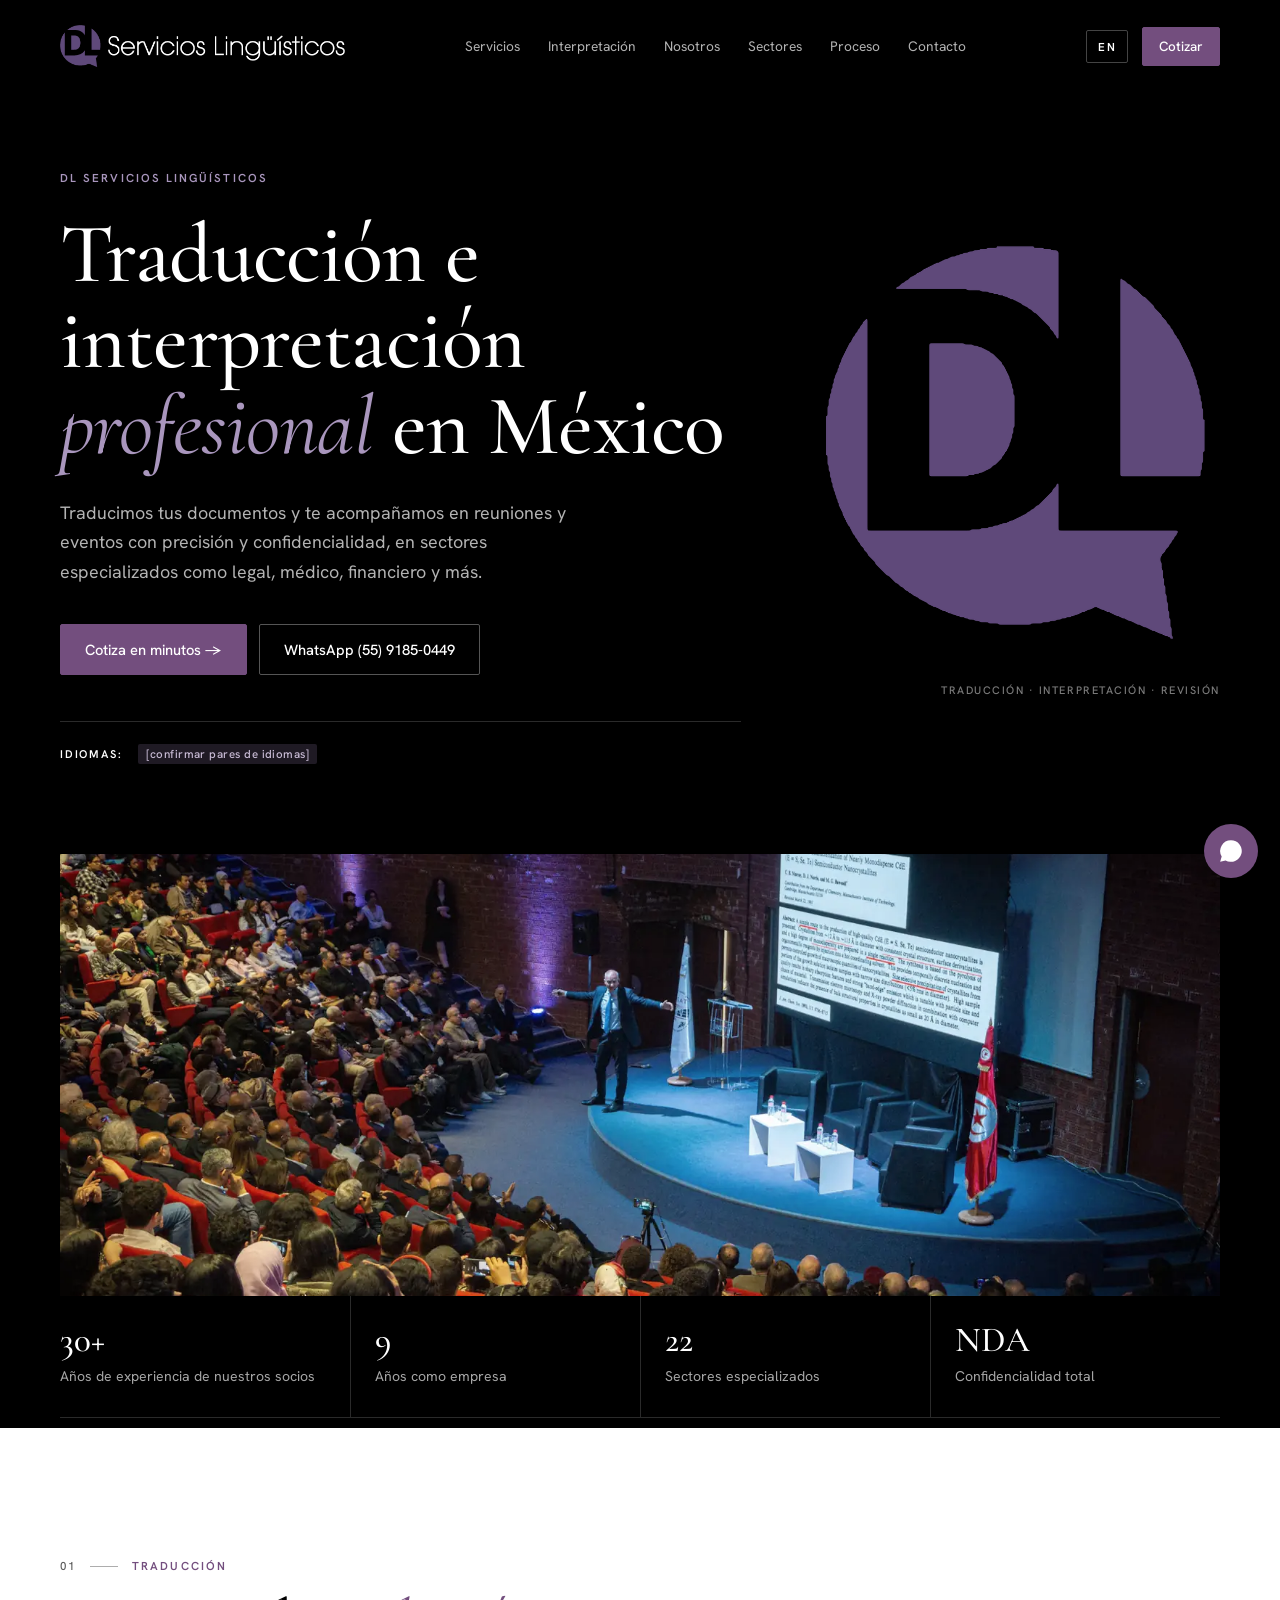
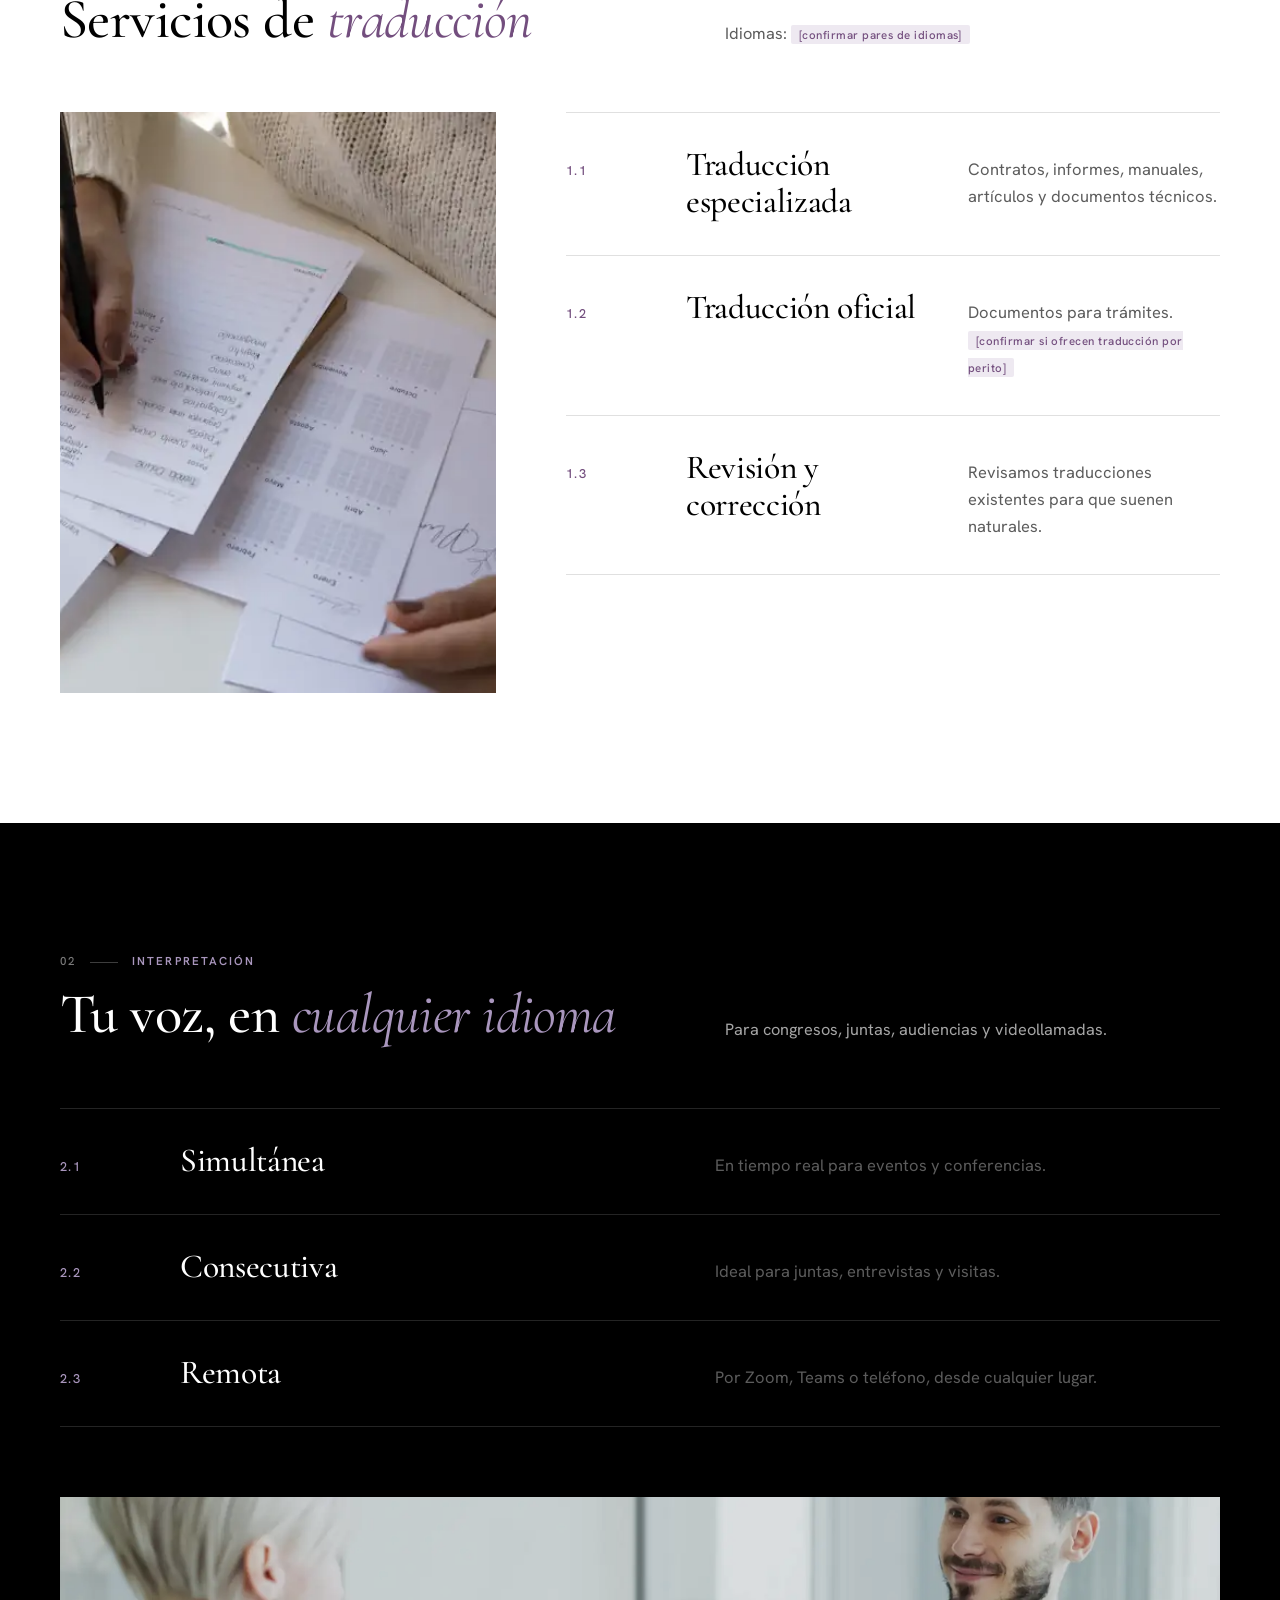
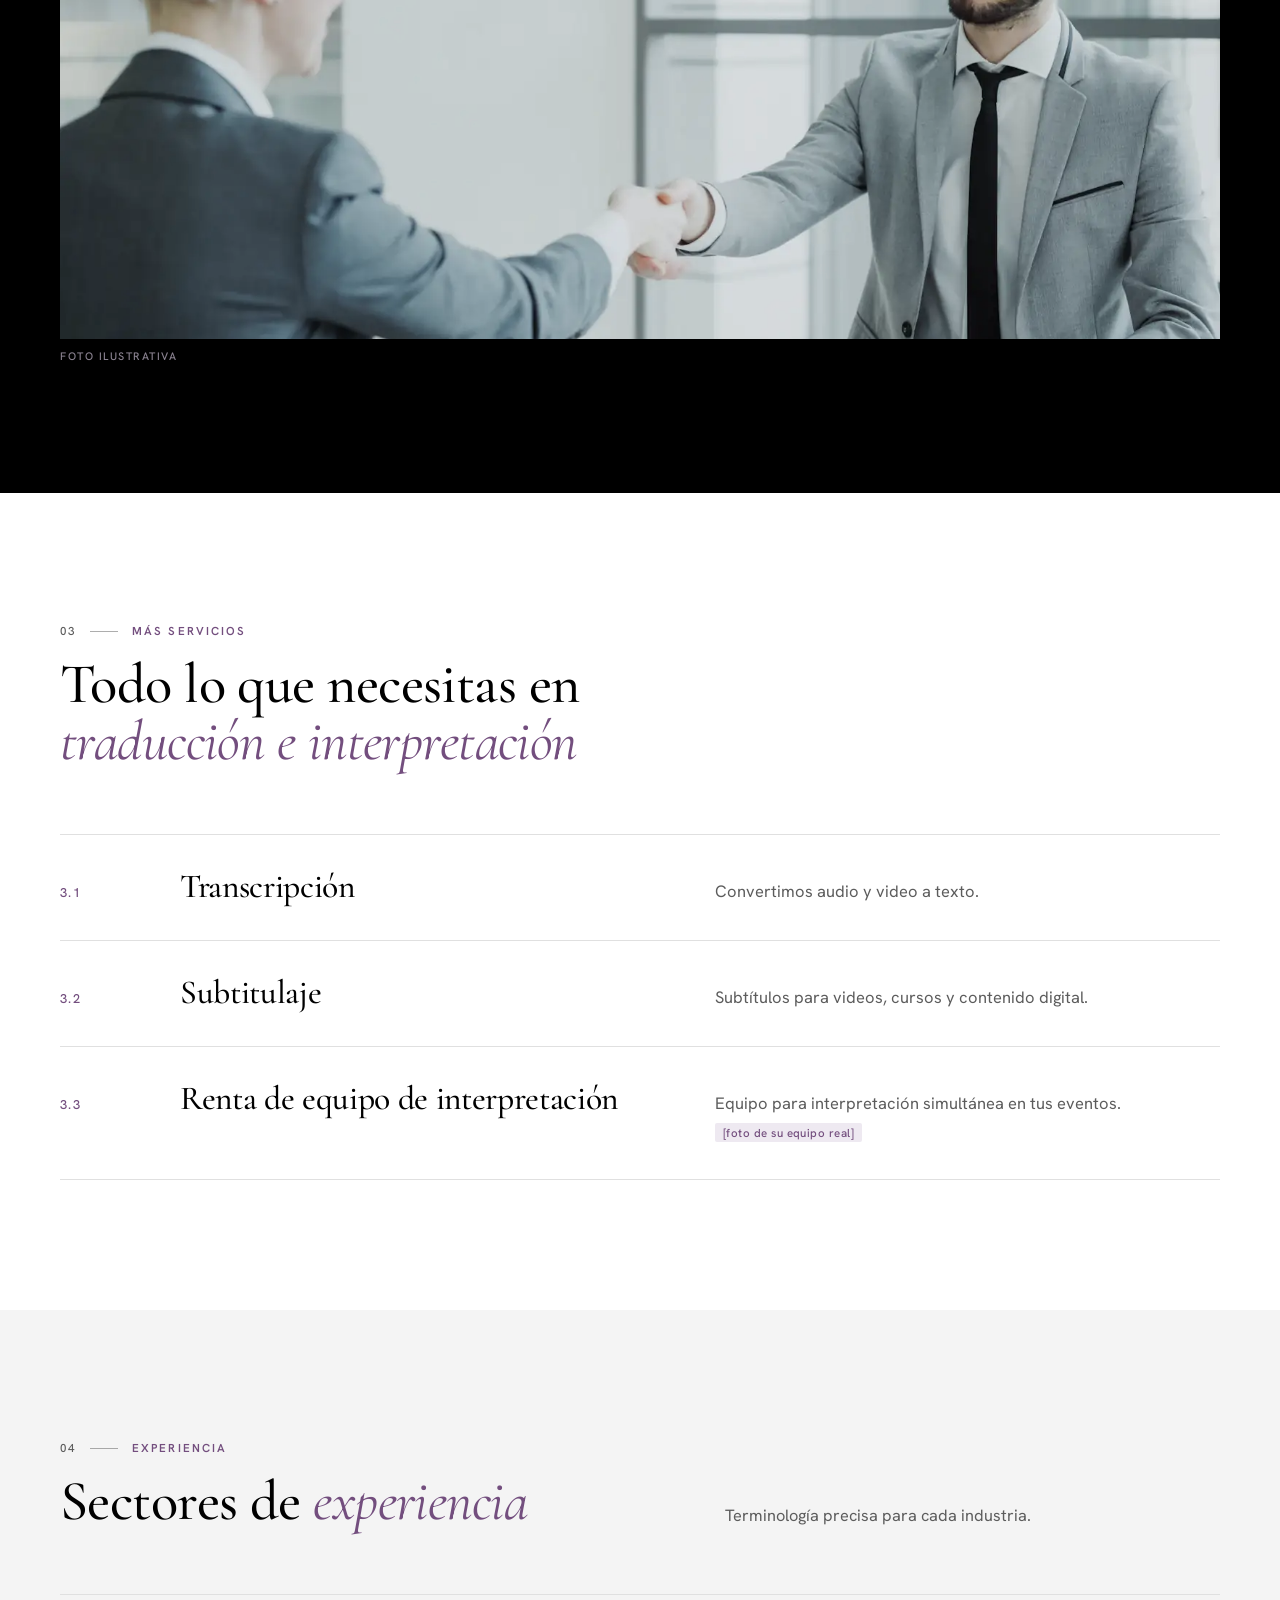
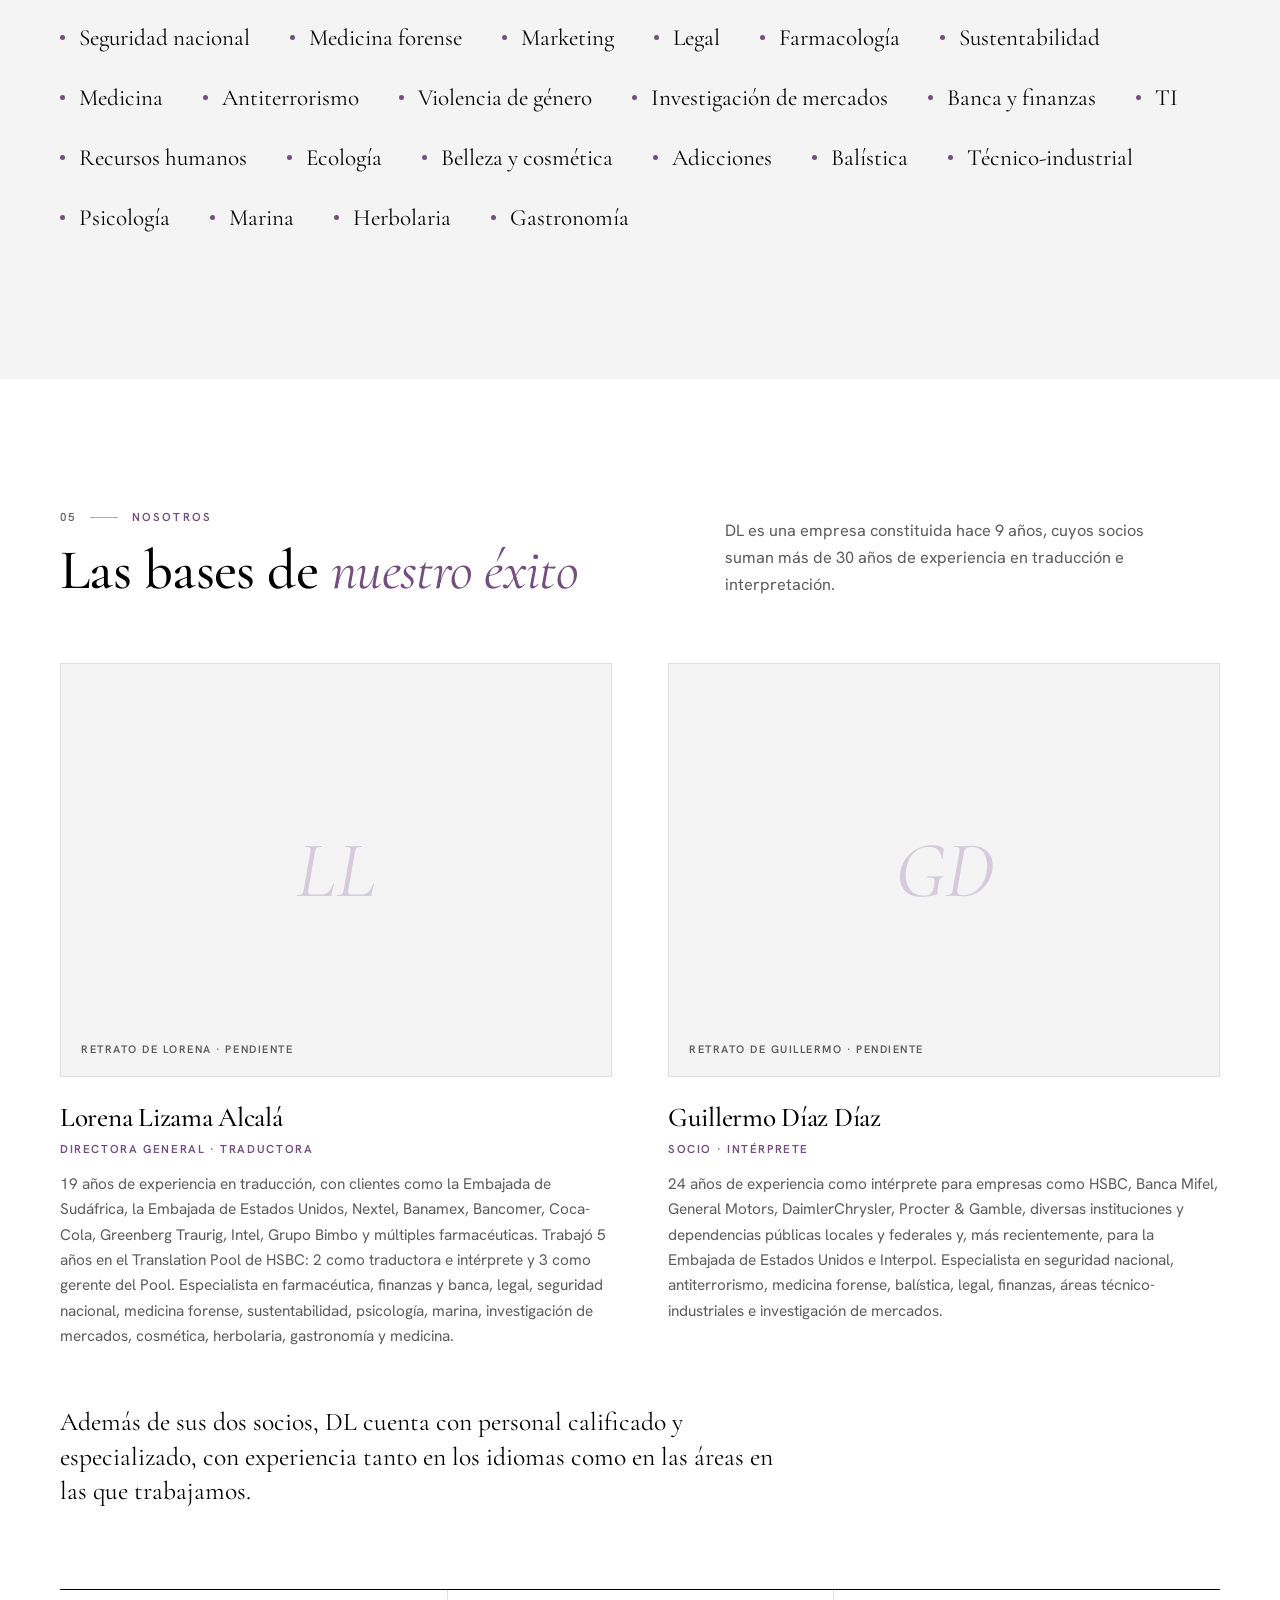
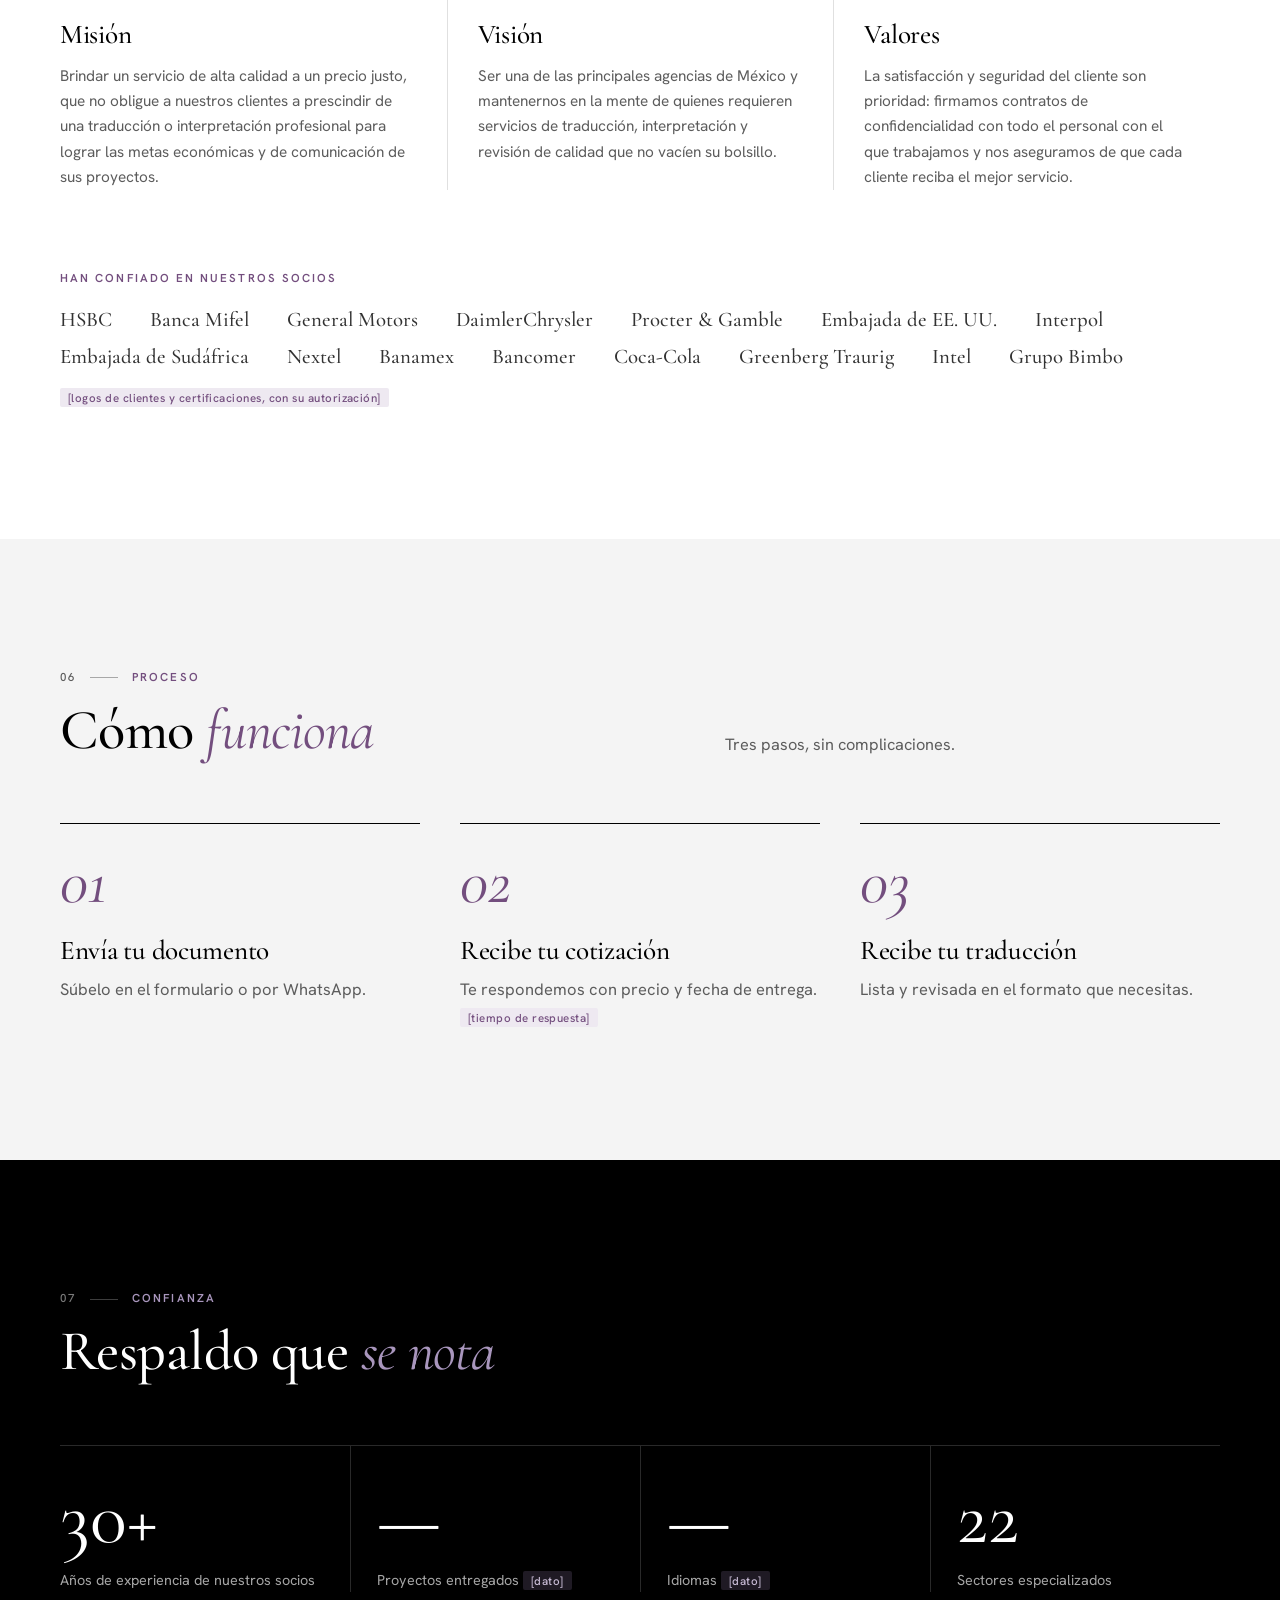
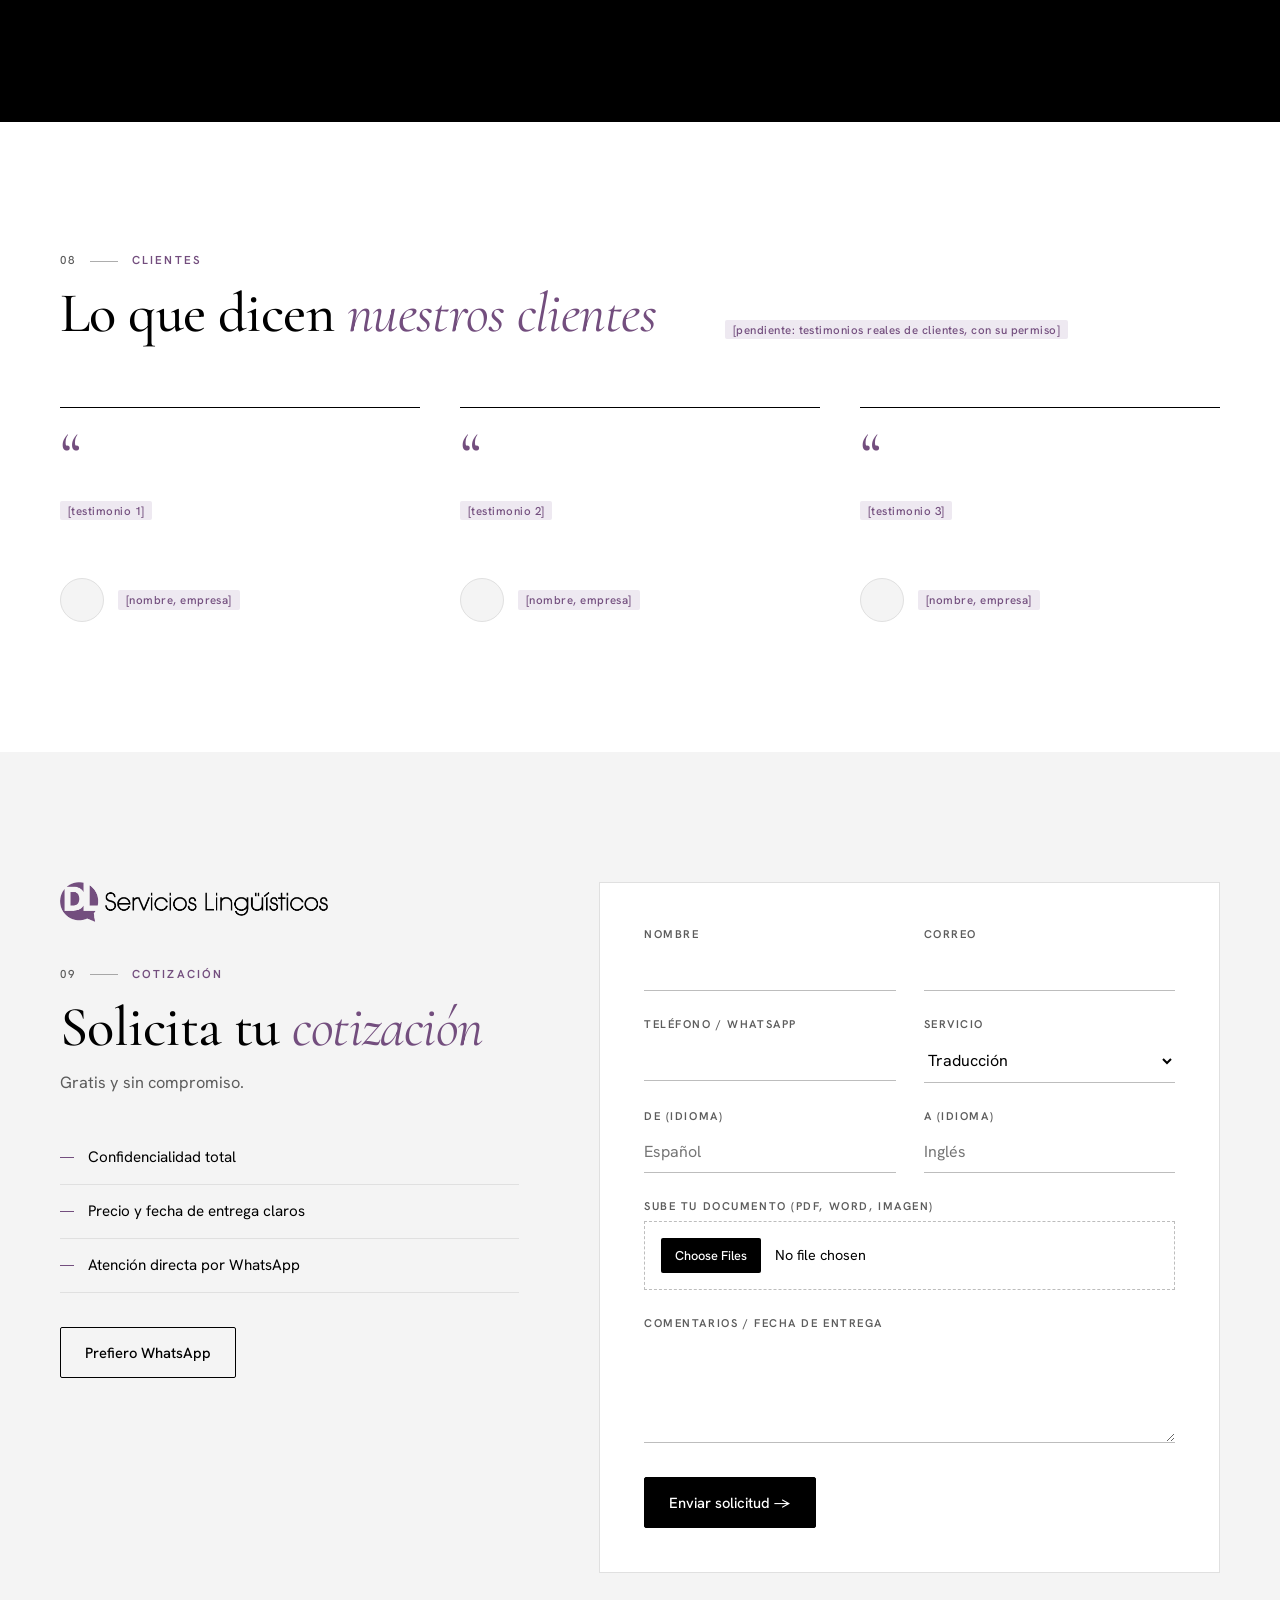
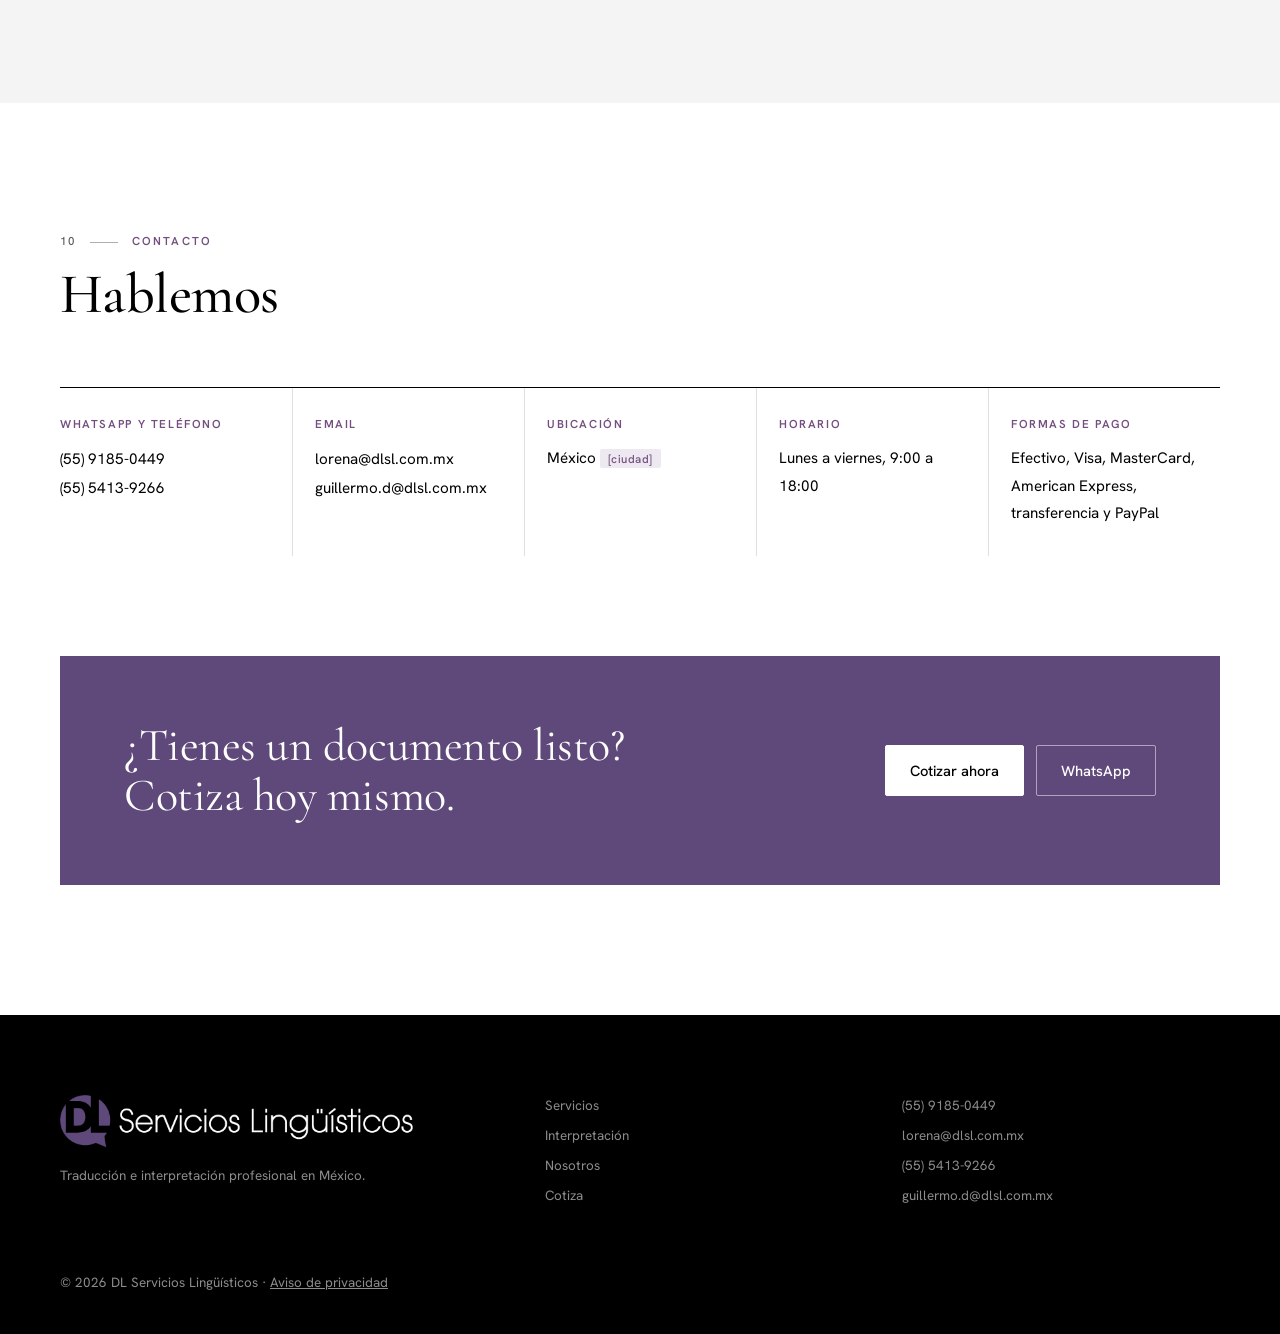
==== commit d73afa82: "Colores oficiales DL (morado, negro, blanco), logos oficiales más visibles, marca DL en hero, favico" ====
--- a/index.html
+++ b/index.html
@@ -2,11 +2,11 @@
 <title>DL Servicios Lingüísticos | Traducción e interpretación en México</title>
 <meta name="description" content="Agencia de traducción e interpretación en México. Traducción especializada, simultánea, consecutiva y remota. Cotiza en minutos.">
 <meta name="robots" content="noindex">
-<meta name="theme-color" content="#f3f0ea"><link rel="icon" href="assets/icon.png">
+<meta name="theme-color" content="#000000"><link rel="icon" type="image/png" sizes="32x32" href="assets/fav-32.png"><link rel="apple-touch-icon" href="assets/fav-180.png">
 <link rel="preconnect" href="https://fonts.googleapis.com"><link rel="preconnect" href="https://fonts.gstatic.com" crossorigin>
 <link href="https://fonts.googleapis.com/css2?family=Cormorant+Garamond:ital,wght@0,400;0,500;0,600;1,400;1,500&family=Hanken+Grotesk:wght@400;500;600&display=swap" rel="stylesheet">
 <style>
-:root{--paper:#f3f0ea;--paper2:#ebe6dd;--ink:#16141a;--ink2:#211e26;--mu:#625c68;--line:#d9d2c6;--ac:#5e3b6c;--acl:#e7dfe9;--disp:'Cormorant Garamond',Georgia,serif;--sans:'Hanken Grotesk',system-ui,sans-serif}
+:root{--paper:#ffffff;--paper2:#f4f4f4;--ink:#000000;--ink2:#141414;--mu:#5c5c5c;--line:#e0e0e0;--ac:#734E7E;--acd:#5F497A;--acl:#eee9f1;--disp:'Cormorant Garamond',Georgia,serif;--sans:'Hanken Grotesk',system-ui,sans-serif}
 *{box-sizing:border-box;margin:0;padding:0}html{scroll-behavior:smooth;scroll-padding-top:80px}
 body{background:var(--paper);color:var(--ink);font:400 16.5px/1.65 var(--sans);-webkit-font-smoothing:antialiased}
 img{display:block;max-width:100%}a{color:inherit}
@@ -14,13 +14,13 @@
 .ph{font:500 .72rem/1.4 var(--sans);letter-spacing:.04em;color:var(--ac);background:var(--acl);padding:2px 8px;border-radius:2px;white-space:normal;display:inline}
 /* header */
 header{position:fixed;inset:0 0 auto;z-index:50;transition:background .3s,border-color .3s;border-bottom:1px solid transparent}
-header.s{background:rgba(243,240,234,.92);backdrop-filter:blur(10px);border-color:var(--line)}
-.nav{display:flex;align-items:center;gap:36px;height:76px}.lg img{height:30px;width:auto}
-nav{display:flex;gap:28px;margin-left:auto}nav a{text-decoration:none;font-size:.86rem;color:var(--mu);transition:color .2s}nav a:hover{color:var(--ink)}
+header{background:#000}header.s{background:rgba(0,0,0,.94);backdrop-filter:blur(10px);border-color:#222}
+.nav{display:flex;align-items:center;gap:36px;height:92px}.lg{padding:8px 0}.lg img{height:42px;width:auto}
+nav{display:flex;gap:28px;margin-left:auto}nav a{text-decoration:none;font-size:.86rem;color:#b3b3b3;transition:color .2s}nav a:hover{color:#fff}
 .rt{margin-left:auto;display:flex;gap:14px;align-items:center}
-.lang{background:none;border:1px solid var(--line);color:var(--ink);font:600 .72rem var(--sans);letter-spacing:.12em;padding:8px 11px;cursor:pointer;border-radius:2px}
+.lang{background:none;border:1px solid #444;color:#fff;font:600 .72rem var(--sans);letter-spacing:.12em;padding:8px 11px;cursor:pointer;border-radius:2px}
 .btn{display:inline-flex;align-items:center;gap:10px;text-decoration:none;font:500 .92rem var(--sans);padding:15px 24px;border-radius:2px;border:1px solid var(--ink);transition:.2s;cursor:pointer}
-.bp{background:var(--ink);color:var(--paper)}.bp:hover{background:var(--ac);border-color:var(--ac)}
+.bp{background:var(--ink);color:#fff}.bp:hover{background:var(--ac);border-color:var(--ac)}header .bp{background:var(--ac);border-color:var(--ac)}header .bp:hover{background:#fff;color:#000;border-color:#fff}
 .bo{background:transparent;color:var(--ink)}.bo:hover{background:var(--ink);color:var(--paper)}
 .sm{padding:10px 16px;font-size:.84rem}
 .dk .bo{color:var(--paper);border-color:rgba(255,255,255,.35)}.dk .bo:hover{background:var(--paper);color:var(--ink)}
@@ -29,23 +29,23 @@
 .kk{font:600 .72rem var(--sans);letter-spacing:.18em;text-transform:uppercase;color:var(--ac);display:flex;gap:14px;align-items:center}
 .kk .n{color:var(--mu);font-weight:500}.kk .n::after{content:"";display:inline-block;width:28px;height:1px;background:currentColor;vertical-align:middle;margin-left:14px;opacity:.5}
 h1,h2,h3{font-family:var(--disp);font-weight:500;letter-spacing:-.01em;line-height:1.02}
-h1{font-size:clamp(3rem,6.6vw,6.1rem);margin:26px 0 28px}h1 em,h2 b,h2 em{font-style:italic;font-weight:400;color:var(--ac)}
+h1{font-size:clamp(3rem,6.6vw,6.1rem);margin:26px 0 28px}h1 em,h2 b,h2 em{font-style:italic;font-weight:400;color:var(--ac)}.dk .ph{background:#1f1a24;color:#c9bcd6}
 h2{font-size:clamp(2.3rem,4.4vw,3.9rem);margin-top:18px}h2 b{font-weight:400}
 h3{font-size:1.7rem;line-height:1.1}
 .lead{font-size:1.12rem;color:var(--mu);max-width:520px}
 section{padding:130px 0;position:relative}
 .hd{display:grid;grid-template-columns:1.1fr .9fr;gap:60px;align-items:end;margin-bottom:64px}
 .sub{color:var(--mu);font-size:1.02rem;max-width:460px}
-.dk{background:var(--ink);color:#ece8e2}.dk .sub,.dk p{color:#a9a2ae}.dk .kk{color:#c4a6cf}.dk .kk .n{color:#8a8290}.dk h2 b,.dk h2 em{color:#c9adD4}
+.dk{background:#000;color:#fff}.dk .sub,.dk p{color:#a6a6a6}.dk .kk{color:#a996bd}.dk .kk .n{color:#7a7a7a}.dk h2 b,.dk h2 em{color:#a996bd}
 .alt{background:var(--paper2)}
 .cap{font:500 .68rem var(--sans);letter-spacing:.14em;text-transform:uppercase;color:var(--mu);margin-top:10px}
 /* hero */
-.hero{padding:150px 0 0}
-.hg{display:grid;grid-template-columns:1.25fr .75fr;gap:70px;align-items:end}
+.hero{padding:170px 0 0;background:#000;color:#fff}.hero .lead{color:#b3b3b3}.hero h1 em{color:#a996bd}.hero .kk{color:#a996bd}.hero .bp{background:var(--ac);border-color:var(--ac)}.hero .bp:hover{background:#fff;color:#000;border-color:#fff}.hero .bo{color:#fff;border-color:#555}.hero .bo:hover{background:#fff;color:#000}.hero .langs{border-color:#2a2a2a;color:#b3b3b3}.hero .langs small{color:#fff}.hero .ph{background:#1f1a24;color:#c9bcd6}.hero .facts{border-color:#2a2a2a}.hero .facts div{color:#a6a6a6}.hero .facts div+div{border-color:#2a2a2a}.hero .facts b{color:#fff}.hero .w{padding-bottom:10px}
+.hg{display:grid;grid-template-columns:1.25fr .75fr;gap:70px;align-items:center}
 .cta{display:flex;gap:12px;flex-wrap:wrap;margin-top:38px}
 .langs{margin-top:46px;padding-top:22px;border-top:1px solid var(--line);display:flex;gap:16px;align-items:center;font-size:.86rem;color:var(--mu)}
 .langs small{font:600 .7rem var(--sans);letter-spacing:.16em;text-transform:uppercase;color:var(--ink)}
-.hp img{aspect-ratio:4/5;object-fit:cover;width:100%;filter:saturate(.85)}
+.hm{display:flex;flex-direction:column;align-items:flex-end;gap:26px}.hm img{width:100%;max-width:420px;height:auto}.hm .cap{color:#7a7a7a}
 .wide{margin-top:90px}.wide img{width:100%;aspect-ratio:21/8;object-fit:cover;filter:saturate(.8)}
 .facts{display:grid;grid-template-columns:repeat(4,1fr);border-bottom:1px solid var(--line)}
 .facts div{padding:26px 24px 28px 0;font-size:.88rem;color:var(--mu)}.facts div+div{padding-left:24px;border-left:1px solid var(--line)}
@@ -53,7 +53,7 @@
 /* rows */
 .rows{border-top:1px solid var(--line)}.dk .rows,.dk .row{border-color:rgba(255,255,255,.14)}
 .row{display:grid;grid-template-columns:90px 1fr 1fr;gap:30px;padding:34px 0;border-bottom:1px solid var(--line);align-items:baseline;transition:padding .3s}
-.row:hover{padding-left:12px}.row .i{font:500 .8rem var(--sans);color:var(--ac);letter-spacing:.1em}.dk .row .i{color:#c4a6cf}
+.row:hover{padding-left:12px}.row .i{font:500 .8rem var(--sans);color:var(--ac);letter-spacing:.1em}.dk .row .i{color:#a996bd}
 .row h3{font-size:2.1rem}.row p{color:var(--mu);max-width:440px}
 .split{display:grid;grid-template-columns:.8fr 1.2fr;gap:70px;align-items:start}
 .split img{width:100%;aspect-ratio:3/4;object-fit:cover;filter:saturate(.8)}
@@ -65,7 +65,7 @@
 .team{display:grid;grid-template-columns:1fr 1fr;gap:56px}
 .pc .slot{aspect-ratio:4/3;background:var(--paper2);border:1px solid var(--line);display:flex;align-items:flex-end;padding:20px;margin-bottom:26px;position:relative}
 .slot .sl{font:600 .68rem var(--sans);letter-spacing:.14em;text-transform:uppercase;color:var(--mu)}
-.slot .mono{position:absolute;inset:0;display:grid;place-items:center;font:400 5rem var(--disp);color:#cfc6d3;font-style:italic}
+.slot .mono{position:absolute;inset:0;display:grid;place-items:center;font:400 5rem var(--disp);color:#d5cbdc;font-style:italic}
 .pc small{display:block;font:600 .72rem var(--sans);letter-spacing:.14em;text-transform:uppercase;color:var(--ac);margin:8px 0 16px}
 .pc p{color:var(--mu);font-size:.96rem}
 .mvv{display:grid;grid-template-columns:repeat(3,1fr);gap:0;margin-top:80px;border-top:1px solid var(--ink)}
@@ -80,8 +80,8 @@
 /* stats */
 .stats{display:grid;grid-template-columns:repeat(4,1fr);border-top:1px solid rgba(255,255,255,.16)}
 .stats div{padding:34px 26px 0 0;font-size:.9rem}.stats div+div{padding-left:26px;border-left:1px solid rgba(255,255,255,.16)}
-.stats b{display:block;font:400 clamp(3.4rem,6vw,5.4rem)/1 var(--disp);color:#f1ede7;margin-bottom:12px}
-.stats span{color:#a9a2ae}
+.stats b{display:block;font:400 clamp(3.4rem,6vw,5.4rem)/1 var(--disp);color:#fff;margin-bottom:12px}
+.stats span{color:#a6a6a6}
 /* quotes */
 .qs{display:grid;grid-template-columns:repeat(3,1fr);gap:40px}
 .qc{border-top:1px solid var(--ink);padding-top:28px}
@@ -95,31 +95,31 @@
 form{display:grid;grid-template-columns:1fr 1fr;gap:26px 28px;background:var(--paper);padding:44px;border:1px solid var(--line)}
 form .f{grid-column:1/-1}
 label{display:block;font:600 .7rem var(--sans);letter-spacing:.14em;text-transform:uppercase;color:var(--mu);margin-bottom:8px}
-input,select,textarea{width:100%;font:400 1rem var(--sans);color:var(--ink);background:transparent;border:0;border-bottom:1px solid #bdb4a7;padding:10px 0;border-radius:0;outline:none}
+input,select,textarea{width:100%;font:400 1rem var(--sans);color:var(--ink);background:transparent;border:0;border-bottom:1px solid #bdbdbd;padding:10px 0;border-radius:0;outline:none}
 input:focus,select:focus,textarea:focus{border-color:var(--ac)}
-.drop input{border:1px dashed #bdb4a7;padding:16px;font-size:.9rem}input::file-selector-button{font:500 .8rem var(--sans);background:var(--ink);color:var(--paper);border:0;padding:9px 14px;margin-right:14px;border-radius:2px;cursor:pointer}
+.drop input{border:1px dashed #bdbdbd;padding:16px;font-size:.9rem}input::file-selector-button{font:500 .8rem var(--sans);background:var(--ink);color:var(--paper);border:0;padding:9px 14px;margin-right:14px;border-radius:2px;cursor:pointer}
 /* contact */
 .ct{display:grid;grid-template-columns:repeat(5,1fr);border-top:1px solid var(--ink)}
 .ct div{padding:28px 22px 28px 0}.ct div+div{padding-left:22px;border-left:1px solid var(--line)}
 .ct h3{font:600 .72rem var(--sans);letter-spacing:.14em;text-transform:uppercase;color:var(--ac);margin-bottom:14px}
 .ct a,.ct p{font-size:.95rem;color:var(--ink);text-decoration:none;line-height:1.8}.ct a:hover{color:var(--ac)}
-.band{margin-top:100px;display:grid;grid-template-columns:1.2fr .8fr;gap:40px;align-items:center;background:var(--ink);color:var(--paper);padding:64px}
+.band{margin-top:100px;display:grid;grid-template-columns:1.2fr .8fr;gap:40px;align-items:center;background:var(--acd);color:#fff;padding:64px}.band.dk{background:var(--acd)}.band .bo{border-color:rgba(255,255,255,.5)}
 .band h3{font-size:clamp(2.2rem,3.6vw,3.3rem);font-weight:400}.band .cta{justify-content:flex-end;margin:0}
-footer{padding:70px 0 40px;border-top:1px solid var(--line);font-size:.84rem;color:var(--mu)}
-.ft{display:grid;grid-template-columns:1.4fr 1fr 1fr;gap:40px;margin-bottom:56px}.ft a{display:block;text-decoration:none;margin-bottom:8px}.ft a:hover{color:var(--ink)}.ft img{height:28px;width:auto}
-.wa{position:fixed;right:22px;bottom:22px;width:54px;height:54px;border-radius:50%;background:var(--ink);display:grid;place-items:center;z-index:60;box-shadow:0 8px 24px rgba(22,20,26,.25)}
+footer{padding:80px 0 40px;background:#000;font-size:.84rem;color:#8c8c8c}
+.ft{display:grid;grid-template-columns:1.4fr 1fr 1fr;gap:40px;margin-bottom:56px}.ft a{display:block;text-decoration:none;margin-bottom:8px}.ft a:hover{color:#fff}.ft img{height:52px;width:auto}
+.wa{position:fixed;right:22px;bottom:22px;width:54px;height:54px;border-radius:50%;background:var(--ac);display:grid;place-items:center;z-index:60;box-shadow:0 8px 24px rgba(0,0,0,.3)}
 .wa svg{width:26px;height:26px;fill:#fff}
 .rv{opacity:0;transform:translateY(22px);transition:opacity .9s cubic-bezier(.2,.7,.2,1),transform .9s cubic-bezier(.2,.7,.2,1)}.rv.in{opacity:1;transform:none}
 @media(max-width:1000px){nav{display:none}.hg,.hd,.split,.team,.qt,.band{grid-template-columns:1fr;gap:36px}.ct{grid-template-columns:1fr 1fr}.ct div:nth-child(odd){border-left:0;padding-left:0}.ct div{border-bottom:1px solid var(--line)}.facts,.stats{grid-template-columns:1fr 1fr}.facts div:nth-child(3),.stats div:nth-child(3){border-left:0;padding-left:0}.band .cta{justify-content:flex-start}}
-@media(max-width:680px){.w{padding:0 22px}section{padding:84px 0}.hero{padding-top:112px}.nav{height:64px;gap:12px}.lg img{height:22px}.rt .bp{display:none}
-h1{font-size:2.9rem;margin:18px 0 20px}h2{font-size:2.3rem}.hp img{aspect-ratio:4/3}.wide{margin-top:56px}.wide img{aspect-ratio:4/3}
+@media(max-width:680px){.w{padding:0 22px}section{padding:84px 0}.hero{padding-top:112px}.nav{height:72px;gap:12px}.lg img{height:30px}.rt .bp{display:none}
+h1{font-size:2.9rem;margin:18px 0 20px}h2{font-size:2.3rem}.hm{order:-1;align-items:flex-start}.hm img{max-width:150px}.hm .cap{display:none}.wide{margin-top:56px}.wide img{aspect-ratio:4/3}
 .row{grid-template-columns:44px 1fr;gap:6px 14px;padding:26px 0}.row p{grid-column:2}.row h3{font-size:1.75rem}.row:hover{padding-left:0}
 .steps,.qs,.mvv{grid-template-columns:1fr;gap:34px}.mvv div,.mvv div+div{padding:26px 0 0;border-left:0}.mvv div+div{border-top:1px solid var(--line)}
 form{grid-template-columns:1fr;padding:26px 22px}.ct{grid-template-columns:1fr}.ct div,.ct div+div{padding:22px 0;border-left:0}
 .band{padding:38px 26px;margin-top:64px}.tags span{font-size:1.2rem;padding:13px 0;margin-right:22px}.ft{grid-template-columns:1fr}.facts b{font-size:1.8rem}.stats b{font-size:3rem}.cta .btn{flex:1 1 100%;justify-content:center}.hd{margin-bottom:42px}}
 </style></head>
 <body>
-<header id="hd"><div class="w nav"><a class="lg" href="#" aria-label="DL Servicios Lingüísticos, inicio"><img src="assets/logo-light-crop.png" alt="DL Servicios Lingüísticos" width="523" height="78"></a>
+<header id="hd"><div class="w nav"><a class="lg" href="#" aria-label="DL Servicios Lingüísticos, inicio"><img src="assets/logo-negro.png" alt="DL Servicios Lingüísticos" width="523" height="77"></a>
 <nav aria-label="Principal"><a href="#servicios" data-es="Servicios" data-en="Services">Servicios</a><a href="#interpretacion" data-es="Interpretación" data-en="Interpreting">Interpretación</a><a href="#nosotros" data-es="Nosotros" data-en="About">Nosotros</a><a href="#sectores" data-es="Sectores" data-en="Sectors">Sectores</a><a href="#proceso" data-es="Proceso" data-en="Process">Proceso</a><a href="#contacto" data-es="Contacto" data-en="Contact">Contacto</a></nav>
 <div class="rt"><button class="lang" onclick="tog()" id="lb" aria-label="Cambiar idioma / Switch language">EN</button><a class="btn bp sm" href="#cotiza" data-es="Cotizar" data-en="Get a quote">Cotizar</a></div></div></header>
 
@@ -129,7 +129,7 @@
 <p class="lead rv" data-es="Traducimos tus documentos y te acompañamos en reuniones y eventos con precisión y confidencialidad, en sectores especializados como legal, médico, financiero y más." data-en="We translate your documents and support your meetings and events with accuracy and confidentiality, in specialized fields such as legal, medical, finance and more.">Traducimos tus documentos y te acompañamos en reuniones y eventos con precisión y confidencialidad, en sectores especializados como legal, médico, financiero y más.</p>
 <div class="cta rv"><a class="btn bp" href="#cotiza" data-es="Cotiza en minutos →" data-en="Get a quote in minutes →">Cotiza en minutos →</a><a class="btn bo" href="https://wa.me/525591850449" data-es="WhatsApp (55) 9185-0449" data-en="WhatsApp +52 55 9185 0449">WhatsApp (55) 9185-0449</a></div>
 <div class="langs rv"><small data-es="Idiomas:" data-en="Languages:">Idiomas:</small><span class="ph" data-es="[confirmar pares de idiomas]" data-en="[confirm language pairs]">[confirmar pares de idiomas]</span></div></div>
-<figure class="hp rv"><img src="img/dict.webp" srcset="img/dict-sm.webp 800w, img/dict.webp 1600w" sizes="(max-width:1000px) 100vw, 420px" alt="Diccionario abierto" fetchpriority="high"></figure></div>
+<figure class="hm rv"><img src="assets/mark.png" alt="" aria-hidden="true" width="800" height="800" fetchpriority="high"><figcaption class="cap" data-es="Traducción · Interpretación · Revisión" data-en="Translation · Interpreting · Proofreading">Traducción · Interpretación · Revisión</figcaption></figure></div>
 <figure class="wide rv"><img src="img/hero.webp" srcset="img/hero-sm.webp 800w, img/hero.webp 1600w" sizes="100vw" alt="Auditorio durante una conferencia" loading="lazy"></figure>
 <div class="facts rv"><div><b>30+</b><span data-es="Años de experiencia de nuestros socios" data-en="Years of partner experience">Años de experiencia de nuestros socios</span></div><div><b>9</b><span data-es="Años como empresa" data-en="Years in business">Años como empresa</span></div><div><b id="ns2">22</b><span data-es="Sectores especializados" data-en="Specialized sectors">Sectores especializados</span></div><div><b>NDA</b><span data-es="Confidencialidad total" data-en="Full confidentiality">Confidencialidad total</span></div></div>
 </div></div>
@@ -185,7 +185,7 @@
 <div class="qc rv"><p class="q"><span class="ph" data-es="[testimonio 3]" data-en="[testimonial 3]">[testimonio 3]</span></p><div class="who"><div class="av"></div><span class="ph" data-es="[nombre, empresa]" data-en="[name, company]">[nombre, empresa]</span></div></div>
 </div></div></section>
 
-<section id="cotiza" class="alt"><div class="w qt"><div class="side rv"><div class="kk"><span class="n">09</span><span data-es="Cotización" data-en="Quote">Cotización</span></div><h2 data-es="Solicita tu <b>cotización</b>" data-en="Request a <b>quote</b>">Solicita tu <b>cotización</b></h2><p class="sub" style="margin-top:14px" data-es="Gratis y sin compromiso." data-en="Free, no commitment.">Gratis y sin compromiso.</p>
+<section id="cotiza" class="alt"><div class="w qt"><div class="side rv"><img class="sl-logo" src="assets/logo-blanco.png" alt="DL Servicios Lingüísticos" width="523" height="78" style="height:40px;width:auto;margin-bottom:44px"><div class="kk"><span class="n">09</span><span data-es="Cotización" data-en="Quote">Cotización</span></div><h2 data-es="Solicita tu <b>cotización</b>" data-en="Request a <b>quote</b>">Solicita tu <b>cotización</b></h2><p class="sub" style="margin-top:14px" data-es="Gratis y sin compromiso." data-en="Free, no commitment.">Gratis y sin compromiso.</p>
 <ul><li data-es="Confidencialidad total" data-en="Full confidentiality">Confidencialidad total</li><li data-es="Precio y fecha de entrega claros" data-en="Clear price and delivery date">Precio y fecha de entrega claros</li><li data-es="Atención directa por WhatsApp" data-en="Direct support on WhatsApp">Atención directa por WhatsApp</li></ul>
 <a class="btn bo" href="https://wa.me/525591850449" data-es="Prefiero WhatsApp" data-en="I prefer WhatsApp">Prefiero WhatsApp</a></div>
 <form class="rv" onsubmit="event.preventDefault();alert(es?'¡Gracias! (demo)':'Thank you! (demo)')">
@@ -205,7 +205,7 @@
  <div class="rv"><h3 data-es="Formas de pago" data-en="We accept">Formas de pago</h3><p data-es="Efectivo, Visa, MasterCard, American Express, transferencia y PayPal" data-en="Cash, Visa, MasterCard, American Express, wire transfer and PayPal">Efectivo, Visa, MasterCard, American Express, transferencia y PayPal</p></div></div>
 <div class="band dk rv"><h3 data-es="¿Tienes un documento listo?<br>Cotiza hoy mismo." data-en="Got a document ready?<br>Get a quote today.">¿Tienes un documento listo?<br>Cotiza hoy mismo.</h3><div class="cta"><a class="btn bp" href="#cotiza" data-es="Cotizar ahora" data-en="Quote now">Cotizar ahora</a><a class="btn bo" href="https://wa.me/525591850449">WhatsApp</a></div></div></div></section>
 
-<footer><div class="w"><div class="ft"><div><img src="assets/logo-light-crop.png" alt="DL Servicios Lingüísticos" width="523" height="78"><p style="max-width:320px;margin-top:18px" data-es="Traducción e interpretación profesional en México." data-en="Professional translation and interpreting in Mexico.">Traducción e interpretación profesional en México.</p></div>
+<footer><div class="w"><div class="ft"><div><img src="assets/logo-negro.png" alt="DL Servicios Lingüísticos" width="523" height="77"><p style="max-width:320px;margin-top:18px" data-es="Traducción e interpretación profesional en México." data-en="Professional translation and interpreting in Mexico.">Traducción e interpretación profesional en México.</p></div>
 <div><a href="#servicios" data-es="Servicios" data-en="Services">Servicios</a><a href="#interpretacion" data-es="Interpretación" data-en="Interpreting">Interpretación</a><a href="#nosotros" data-es="Nosotros" data-en="About">Nosotros</a><a href="#cotiza" data-es="Cotiza" data-en="Quote">Cotiza</a></div>
 <div><a href="https://wa.me/525591850449">(55) 9185-0449</a><a href="mailto:lorena@dlsl.com.mx">lorena@dlsl.com.mx</a><a href="tel:+525554139266">(55) 5413-9266</a><a href="mailto:guillermo.d@dlsl.com.mx">guillermo.d@dlsl.com.mx</a></div></div>
 © 2026 DL Servicios Lingüísticos · <a href="https://dlsl.com.mx/aviso-de-privacidad" style="color:inherit" data-es="Aviso de privacidad" data-en="Privacy notice">Aviso de privacidad</a></div></footer>
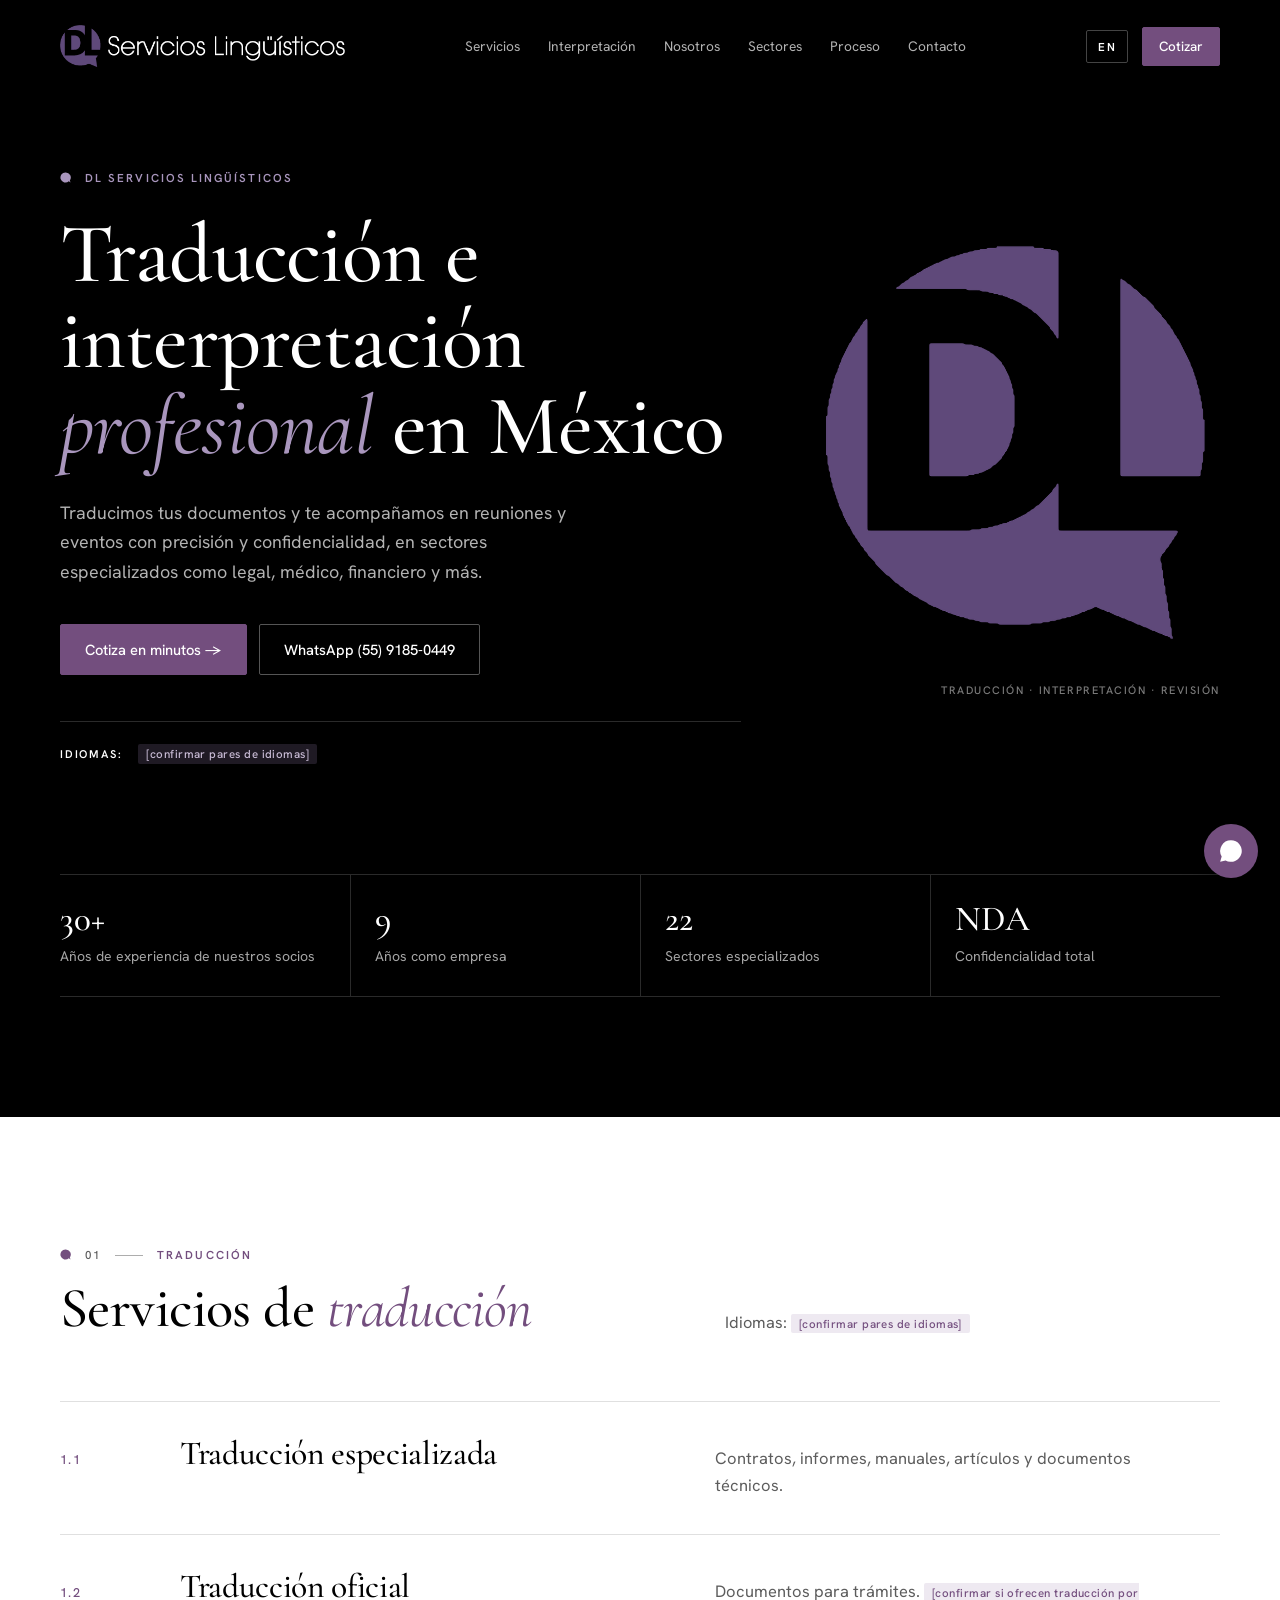
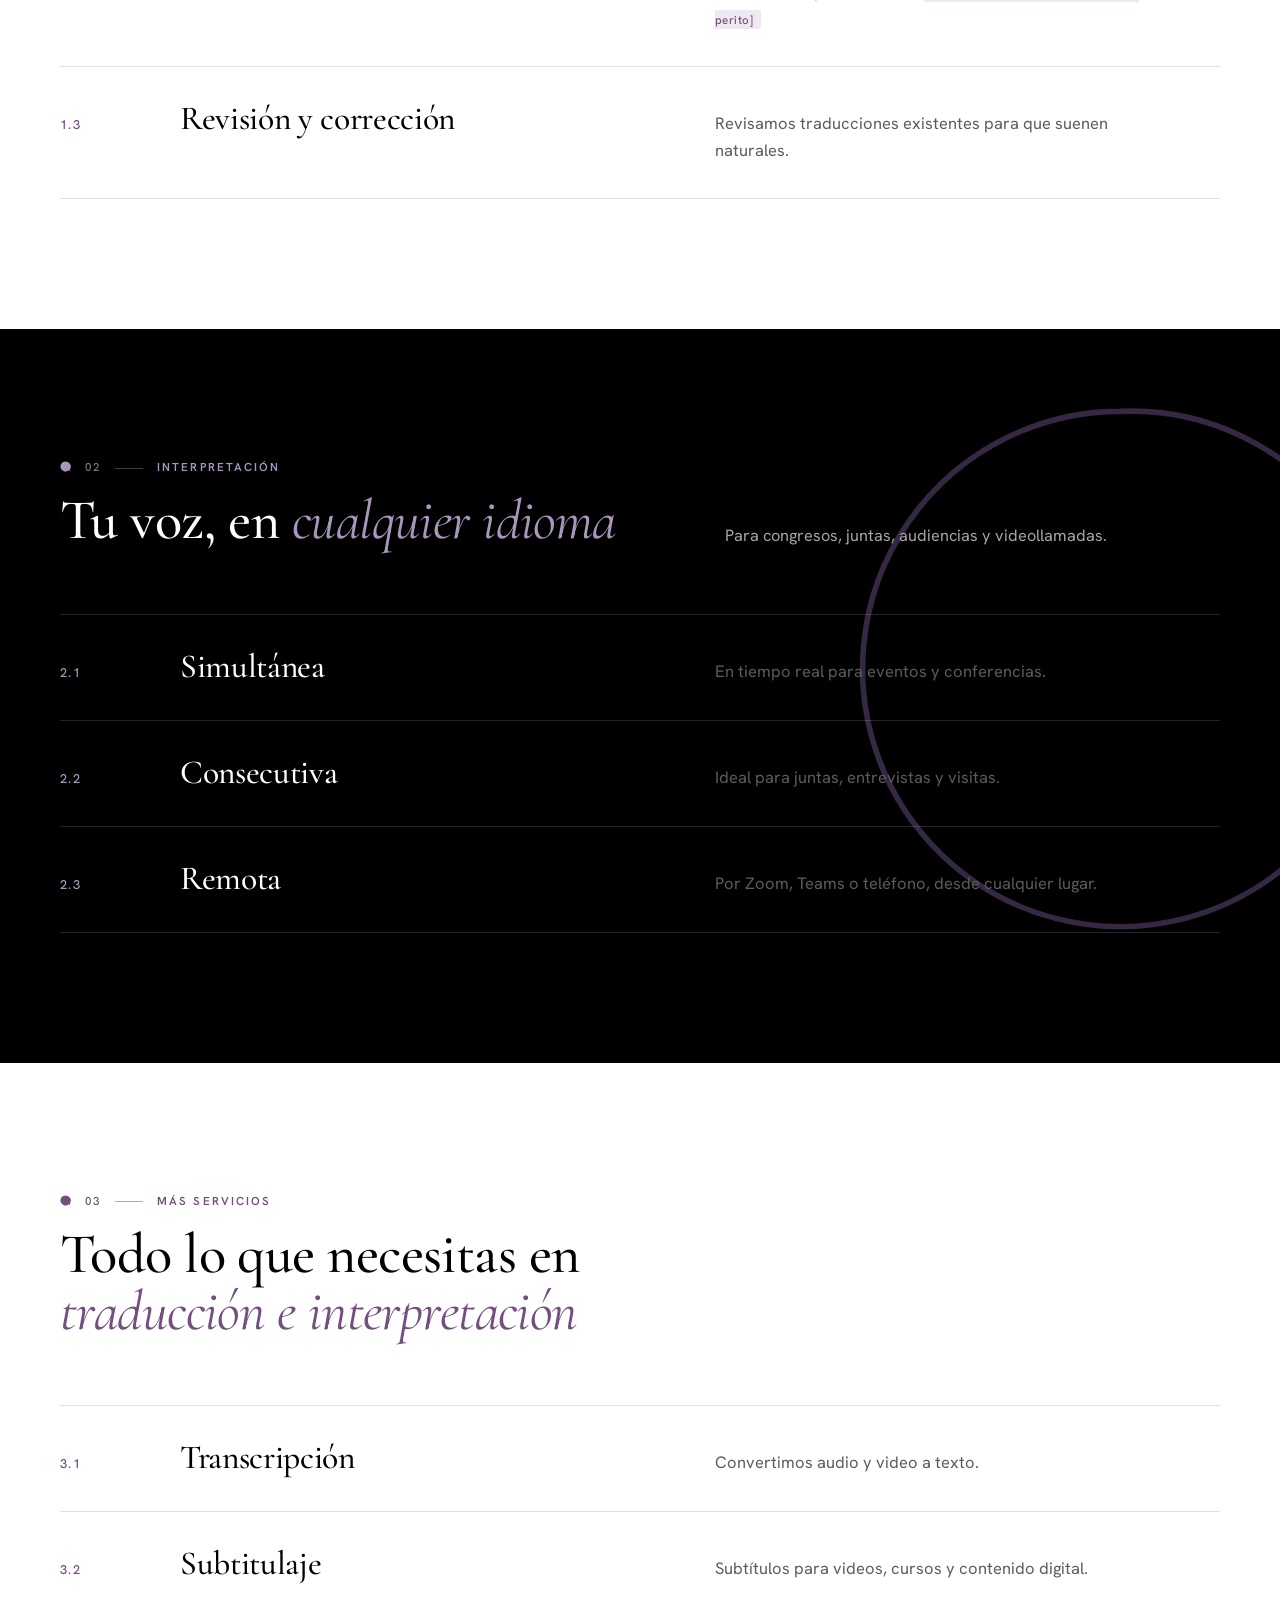
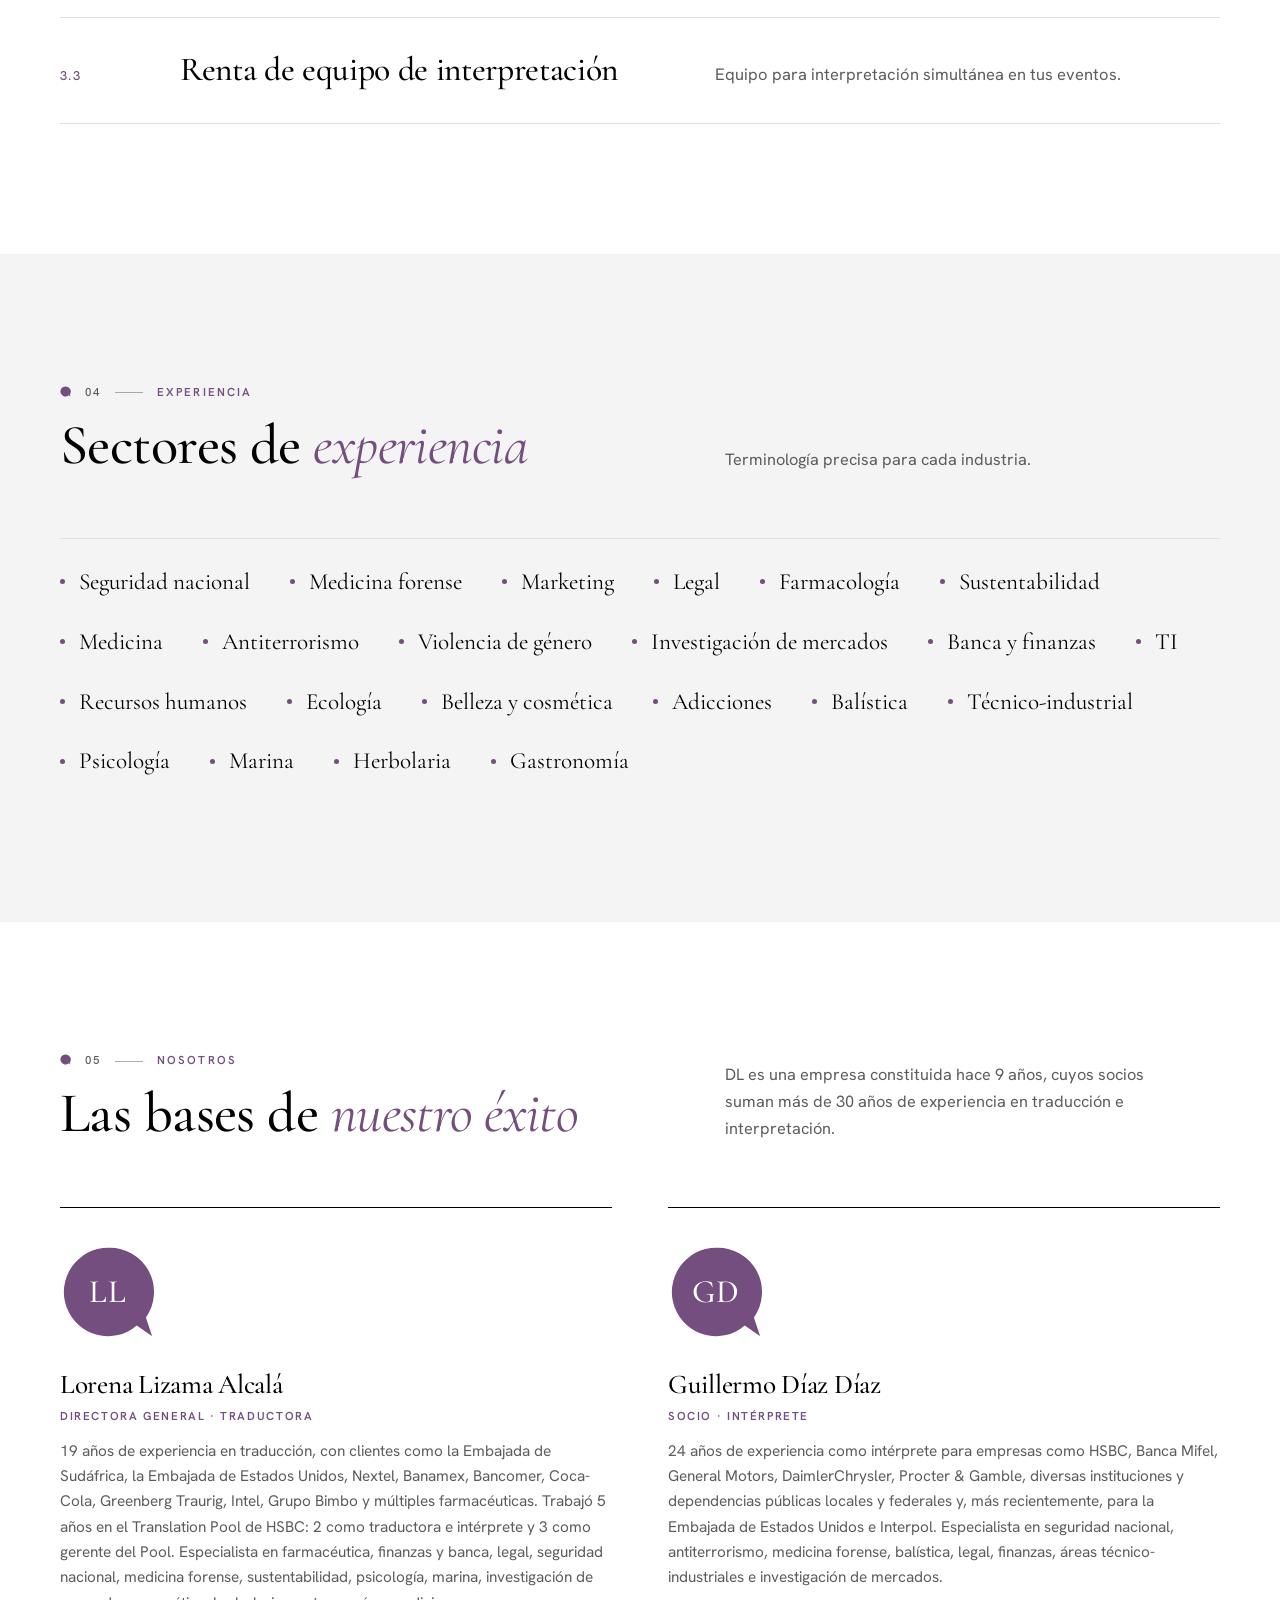
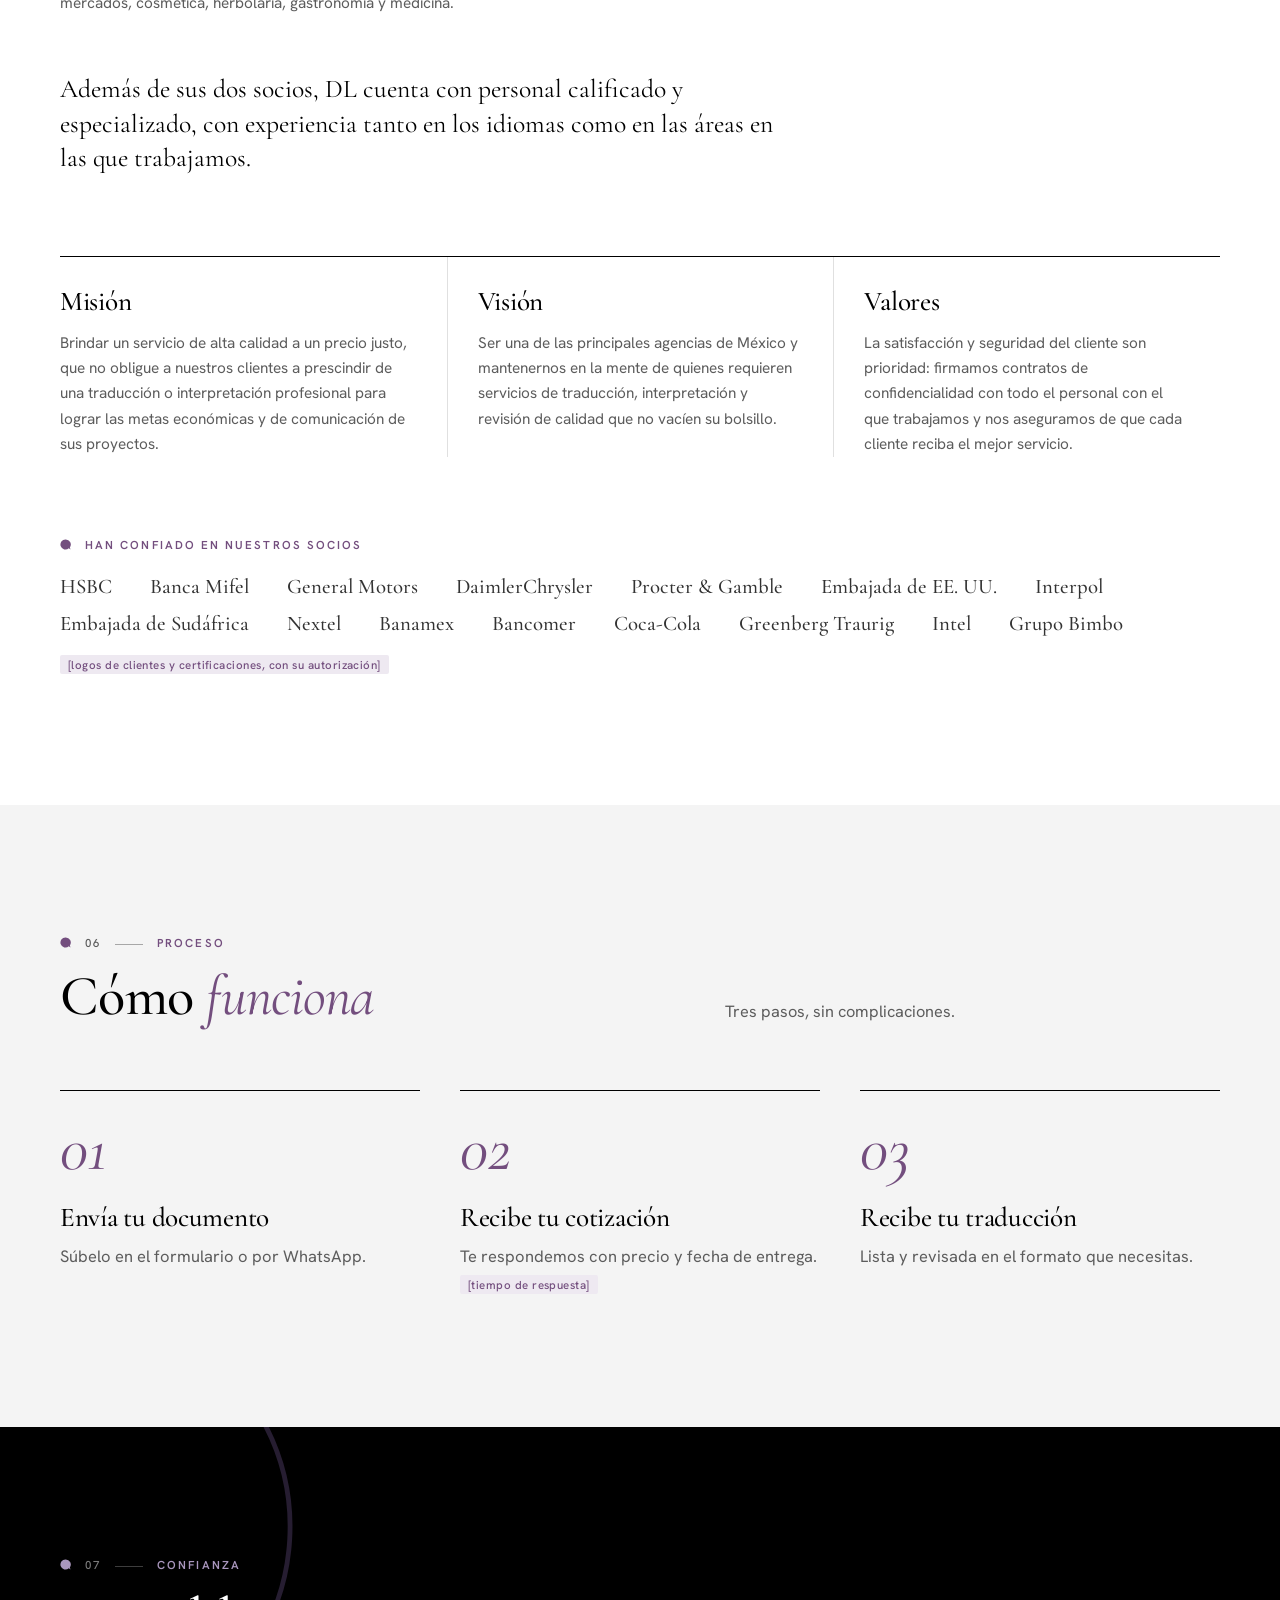
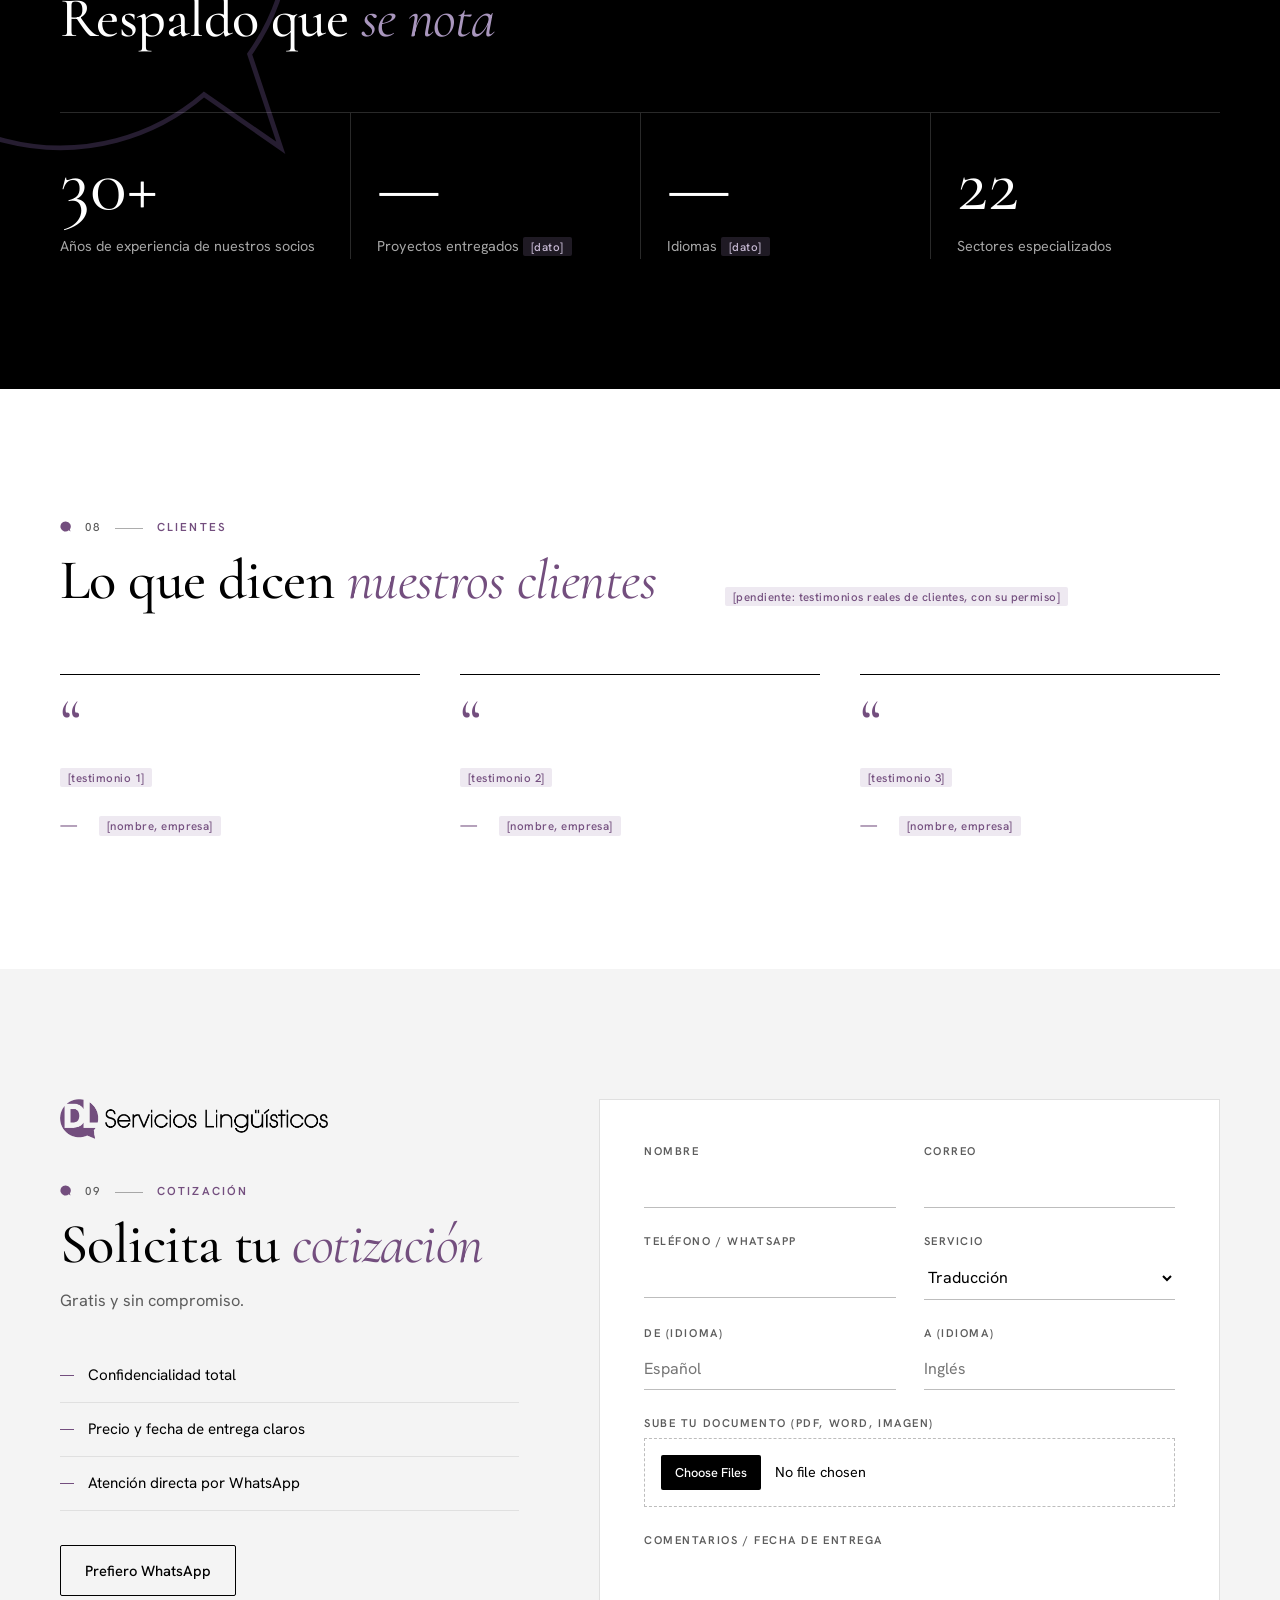
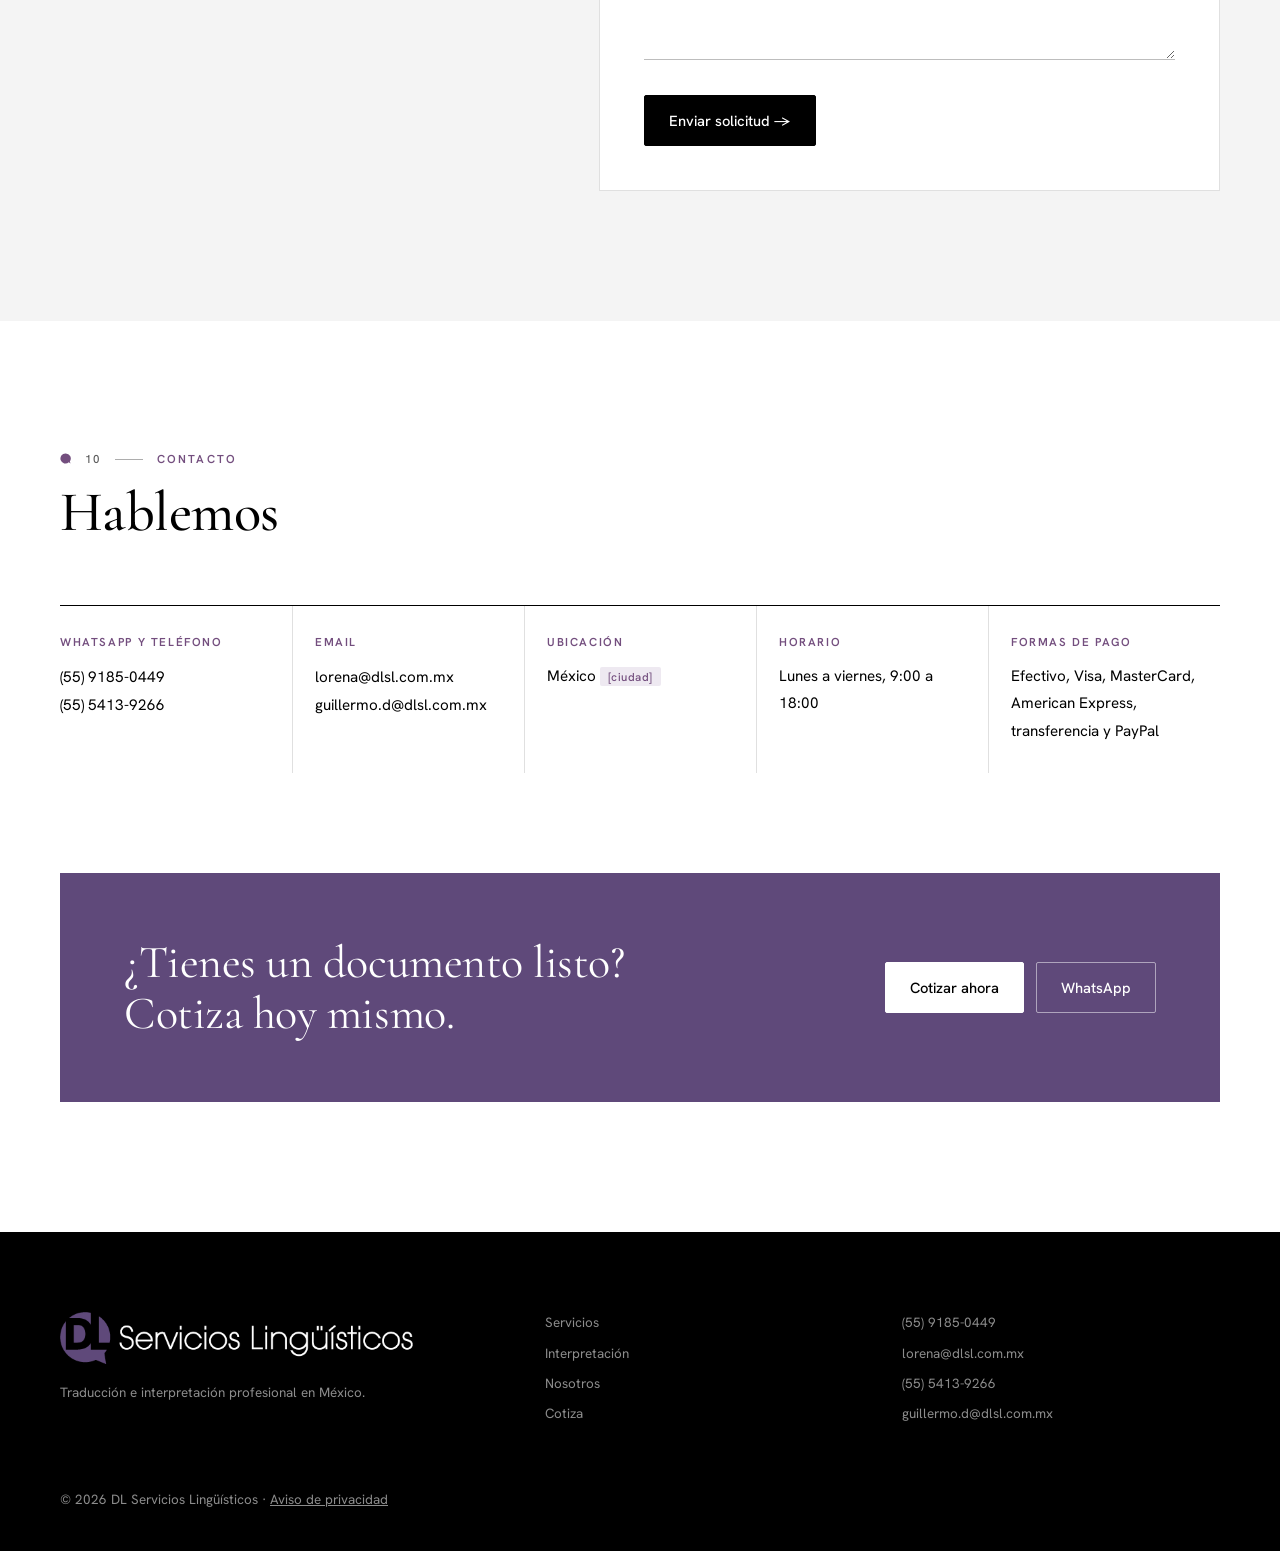
==== commit cec8ade5: "v5: sin fotos, diseño tipográfico de marca" ====
--- a/index.html
+++ b/index.html
@@ -117,7 +117,18 @@
 .steps,.qs,.mvv{grid-template-columns:1fr;gap:34px}.mvv div,.mvv div+div{padding:26px 0 0;border-left:0}.mvv div+div{border-top:1px solid var(--line)}
 form{grid-template-columns:1fr;padding:26px 22px}.ct{grid-template-columns:1fr}.ct div,.ct div+div{padding:22px 0;border-left:0}
 .band{padding:38px 26px;margin-top:64px}.tags span{font-size:1.2rem;padding:13px 0;margin-right:22px}.ft{grid-template-columns:1fr}.facts b{font-size:1.8rem}.stats b{font-size:3rem}.cta .btn{flex:1 1 100%;justify-content:center}.hd{margin-bottom:42px}}
-</style></head>
+
+.bb{fill:none;stroke:currentColor;stroke-width:1}
+.wm{position:absolute;right:-120px;top:60px;width:560px;height:560px;color:#5F497A;opacity:.55;pointer-events:none}.wm2{right:auto;left:-180px;top:-140px;width:480px;height:480px;opacity:.4}
+.dk{overflow:hidden}.dk .w{position:relative}
+.kk::before{content:"";width:11px;height:11px;flex:0 0 auto;background:currentColor;-webkit-mask:url("data:image/svg+xml,%3Csvg xmlns='http://www.w3.org/2000/svg' viewBox='0 0 100 100'%3E%3Cpath d='M50 4a46 46 0 1 0 30 80.9L96 96l-6.5-19.5A46 46 0 0 0 50 4z'/%3E%3C/svg%3E") center/contain no-repeat;mask:url("data:image/svg+xml,%3Csvg xmlns='http://www.w3.org/2000/svg' viewBox='0 0 100 100'%3E%3Cpath d='M50 4a46 46 0 1 0 30 80.9L96 96l-6.5-19.5A46 46 0 0 0 50 4z'/%3E%3C/svg%3E") center/contain no-repeat}
+.mg{width:96px;height:96px;margin-bottom:30px}.mg svg{width:100%;height:100%}.mg path{fill:#734E7E}.mg text{font:500 34px 'Cormorant Garamond',serif;fill:#fff;letter-spacing:1px}
+.pc{border-top:1px solid var(--ink);padding-top:36px}
+.hero{padding-bottom:110px}.hero .facts{margin-top:110px;border-top:1px solid #2a2a2a}
+.qc .q{min-height:80px}
+#servicios .rows .row{grid-template-columns:90px 1fr 1fr}
+@media(max-width:680px){.wm{width:340px;height:340px;right:-140px;top:30px}.hero{padding-bottom:70px}.hero .facts{margin-top:64px}#servicios .rows .row{grid-template-columns:44px 1fr}.mg{width:76px;height:76px}}
+.who .dash{color:var(--ac);margin-right:8px}</style></head>
 <body>
 <header id="hd"><div class="w nav"><a class="lg" href="#" aria-label="DL Servicios Lingüísticos, inicio"><img src="assets/logo-negro.png" alt="DL Servicios Lingüísticos" width="523" height="77"></a>
 <nav aria-label="Principal"><a href="#servicios" data-es="Servicios" data-en="Services">Servicios</a><a href="#interpretacion" data-es="Interpretación" data-en="Interpreting">Interpretación</a><a href="#nosotros" data-es="Nosotros" data-en="About">Nosotros</a><a href="#sectores" data-es="Sectores" data-en="Sectors">Sectores</a><a href="#proceso" data-es="Proceso" data-en="Process">Proceso</a><a href="#contacto" data-es="Contacto" data-en="Contact">Contacto</a></nav>
@@ -130,37 +141,35 @@
 <div class="cta rv"><a class="btn bp" href="#cotiza" data-es="Cotiza en minutos →" data-en="Get a quote in minutes →">Cotiza en minutos →</a><a class="btn bo" href="https://wa.me/525591850449" data-es="WhatsApp (55) 9185-0449" data-en="WhatsApp +52 55 9185 0449">WhatsApp (55) 9185-0449</a></div>
 <div class="langs rv"><small data-es="Idiomas:" data-en="Languages:">Idiomas:</small><span class="ph" data-es="[confirmar pares de idiomas]" data-en="[confirm language pairs]">[confirmar pares de idiomas]</span></div></div>
 <figure class="hm rv"><img src="assets/mark.png" alt="" aria-hidden="true" width="800" height="800" fetchpriority="high"><figcaption class="cap" data-es="Traducción · Interpretación · Revisión" data-en="Translation · Interpreting · Proofreading">Traducción · Interpretación · Revisión</figcaption></figure></div>
-<figure class="wide rv"><img src="img/hero.webp" srcset="img/hero-sm.webp 800w, img/hero.webp 1600w" sizes="100vw" alt="Auditorio durante una conferencia" loading="lazy"></figure>
 <div class="facts rv"><div><b>30+</b><span data-es="Años de experiencia de nuestros socios" data-en="Years of partner experience">Años de experiencia de nuestros socios</span></div><div><b>9</b><span data-es="Años como empresa" data-en="Years in business">Años como empresa</span></div><div><b id="ns2">22</b><span data-es="Sectores especializados" data-en="Specialized sectors">Sectores especializados</span></div><div><b>NDA</b><span data-es="Confidencialidad total" data-en="Full confidentiality">Confidencialidad total</span></div></div>
 </div></div>
 
 <section id="servicios"><div class="w"><div class="hd rv"><div><div class="kk"><span class="n">01</span><span data-es="Traducción" data-en="Translation">Traducción</span></div><h2 data-es="Servicios de <b>traducción</b>" data-en="Translation <b>services</b>">Servicios de <b>traducción</b></h2></div><p class="sub" data-es="Idiomas: <span class='ph'>[confirmar pares de idiomas]</span>" data-en="Languages: <span class='ph'>[confirm language pairs]</span>">Idiomas: <span class="ph">[confirmar pares de idiomas]</span></p></div>
-<div class="split"><figure class="rv"><img src="img/docs.webp" srcset="img/docs-sm.webp 800w, img/docs.webp 1600w" sizes="(max-width:1000px) 100vw, 440px" alt="Revisión de documentos" loading="lazy"></figure>
 <div class="rows">
 <div class="row rv"><span class="i">1.1</span><h3 data-es="Traducción especializada" data-en="Specialized translation">Traducción especializada</h3><p data-es="Contratos, informes, manuales, artículos y documentos técnicos." data-en="Contracts, reports, manuals, articles and technical documents.">Contratos, informes, manuales, artículos y documentos técnicos.</p></div>
 <div class="row rv"><span class="i">1.2</span><h3 data-es="Traducción oficial" data-en="Official translation">Traducción oficial</h3><p data-es="Documentos para trámites. <span class='ph'>[confirmar si ofrecen traducción por perito]</span>" data-en="Documents for official procedures. <span class='ph'>[confirm sworn/expert translation]</span>">Documentos para trámites. <span class="ph">[confirmar si ofrecen traducción por perito]</span></p></div>
-<div class="row rv"><span class="i">1.3</span><h3 data-es="Revisión y corrección" data-en="Proofreading & editing">Revisión y corrección</h3><p data-es="Revisamos traducciones existentes para que suenen naturales." data-en="We review existing translations so they read naturally.">Revisamos traducciones existentes para que suenen naturales.</p></div></div></div></div></section>
-
-<section id="interpretacion" class="dk"><div class="w"><div class="hd rv"><div><div class="kk"><span class="n">02</span><span data-es="Interpretación" data-en="Interpreting">Interpretación</span></div><h2 data-es="Tu voz, en <b>cualquier idioma</b>" data-en="Your voice, in <b>any language</b>">Tu voz, en <b>cualquier idioma</b></h2></div><p class="sub" data-es="Para congresos, juntas, audiencias y videollamadas." data-en="For conferences, meetings, hearings and video calls.">Para congresos, juntas, audiencias y videollamadas.</p></div>
+<div class="row rv"><span class="i">1.3</span><h3 data-es="Revisión y corrección" data-en="Proofreading & editing">Revisión y corrección</h3><p data-es="Revisamos traducciones existentes para que suenen naturales." data-en="We review existing translations so they read naturally.">Revisamos traducciones existentes para que suenen naturales.</p></div></div></div></section>
+
+<section id="interpretacion" class="dk"><svg class="bb wm" viewBox="0 0 100 100" aria-hidden="true"><path d="M50 4a46 46 0 1 0 30 80.9L96 96l-6.5-19.5A46 46 0 0 0 50 4z"/></svg><div class="w"><div class="hd rv"><div><div class="kk"><span class="n">02</span><span data-es="Interpretación" data-en="Interpreting">Interpretación</span></div><h2 data-es="Tu voz, en <b>cualquier idioma</b>" data-en="Your voice, in <b>any language</b>">Tu voz, en <b>cualquier idioma</b></h2></div><p class="sub" data-es="Para congresos, juntas, audiencias y videollamadas." data-en="For conferences, meetings, hearings and video calls.">Para congresos, juntas, audiencias y videollamadas.</p></div>
 <div class="rows">
 <div class="row rv"><span class="i">2.1</span><h3 data-es="Simultánea" data-en="Simultaneous">Simultánea</h3><p data-es="En tiempo real para eventos y conferencias." data-en="Real time for events and conferences.">En tiempo real para eventos y conferencias.</p></div>
 <div class="row rv"><span class="i">2.2</span><h3 data-es="Consecutiva" data-en="Consecutive">Consecutiva</h3><p data-es="Ideal para juntas, entrevistas y visitas." data-en="Ideal for meetings, interviews and visits.">Ideal para juntas, entrevistas y visitas.</p></div>
 <div class="row rv"><span class="i">2.3</span><h3 data-es="Remota" data-en="Remote">Remota</h3><p data-es="Por Zoom, Teams o teléfono, desde cualquier lugar." data-en="Via Zoom, Teams or phone, from anywhere.">Por Zoom, Teams o teléfono, desde cualquier lugar.</p></div></div>
-<figure class="wide rv" style="margin-top:70px"><img src="img/meet.webp" srcset="img/meet-sm.webp 800w, img/meet.webp 1600w" sizes="100vw" alt="Reunión de negocios" loading="lazy"><figcaption class="cap" style="color:#8a8290" data-es="Foto ilustrativa" data-en="Illustrative photo">Foto ilustrativa</figcaption></figure></div></section>
+</div></section>
 
 <section id="mas-servicios"><div class="w"><div class="hd rv"><div><div class="kk"><span class="n">03</span><span data-es="Más servicios" data-en="More services">Más servicios</span></div><h2 data-es="Todo lo que necesitas en <b>traducción e interpretación</b>" data-en="Everything you need in <b>translation and interpreting</b>">Todo lo que necesitas en <b>traducción e interpretación</b></h2></div></div>
 <div class="rows">
 <div class="row rv"><span class="i">3.1</span><h3 data-es="Transcripción" data-en="Transcription">Transcripción</h3><p data-es="Convertimos audio y video a texto." data-en="We turn audio and video into text.">Convertimos audio y video a texto.</p></div>
 <div class="row rv"><span class="i">3.2</span><h3 data-es="Subtitulaje" data-en="Subtitling">Subtitulaje</h3><p data-es="Subtítulos para videos, cursos y contenido digital." data-en="Subtitles for videos, courses and digital content.">Subtítulos para videos, cursos y contenido digital.</p></div>
-<div class="row rv"><span class="i">3.3</span><h3 data-es="Renta de equipo de interpretación" data-en="Interpretation equipment rental">Renta de equipo de interpretación</h3><p data-es="Equipo para interpretación simultánea en tus eventos. <span class='ph'>[foto de su equipo real]</span>" data-en="Simultaneous interpretation equipment for your events. <span class='ph'>[photo of your equipment]</span>">Equipo para interpretación simultánea en tus eventos. <span class="ph">[foto de su equipo real]</span></p></div>
+<div class="row rv"><span class="i">3.3</span><h3 data-es="Renta de equipo de interpretación" data-en="Interpretation equipment rental">Renta de equipo de interpretación</h3><p data-es="Equipo para interpretación simultánea en tus eventos." data-en="Simultaneous interpretation equipment for your events.">Equipo para interpretación simultánea en tus eventos.</p></div>
 </div></div></section>
 
 <section id="sectores" class="alt"><div class="w"><div class="hd rv"><div><div class="kk"><span class="n">04</span><span data-es="Experiencia" data-en="Expertise">Experiencia</span></div><h2 data-es="Sectores de <b>experiencia</b>" data-en="Areas of <b>expertise</b>">Sectores de <b>experiencia</b></h2></div><p class="sub" data-es="Terminología precisa para cada industria." data-en="Accurate terminology for every industry.">Terminología precisa para cada industria.</p></div><div class="tags rv" id="sl"></div></div></section>
 
 <section id="nosotros"><div class="w"><div class="hd rv"><div><div class="kk"><span class="n">05</span><span data-es="Nosotros" data-en="About us">Nosotros</span></div><h2 data-es="Las bases de <b>nuestro éxito</b>" data-en="The foundations of <b>our success</b>">Las bases de <b>nuestro éxito</b></h2></div><p class="sub" data-es="DL es una empresa constituida hace 9 años, cuyos socios suman más de 30 años de experiencia en traducción e interpretación." data-en="DL was incorporated 9 years ago; its partners have more than 30 years of experience in translation and interpreting.">DL es una empresa constituida hace 9 años, cuyos socios suman más de 30 años de experiencia en traducción e interpretación.</p></div>
 <div class="team">
-<article class="pc rv"><div class="slot"><span class="mono">LL</span><span class="sl" data-es="Retrato de Lorena · pendiente" data-en="Portrait of Lorena · pending">Retrato de Lorena · pendiente</span></div><h3>Lorena Lizama Alcalá</h3><small data-es="Directora general · Traductora" data-en="General Director · Translator">Directora general · Traductora</small><p data-es="19 años de experiencia en traducción, con clientes como la Embajada de Sudáfrica, la Embajada de Estados Unidos, Nextel, Banamex, Bancomer, Coca-Cola, Greenberg Traurig, Intel, Grupo Bimbo y múltiples farmacéuticas. Trabajó 5 años en el Translation Pool de HSBC: 2 como traductora e intérprete y 3 como gerente del Pool. Especialista en farmacéutica, finanzas y banca, legal, seguridad nacional, medicina forense, sustentabilidad, psicología, marina, investigación de mercados, cosmética, herbolaria, gastronomía y medicina." data-en="19 years of experience in translation, with clients such as the Embassy of South Africa, the U.S. Embassy, Nextel, Banamex, Bancomer, Coca-Cola, Greenberg Traurig, Intel, Grupo Bimbo and multiple pharmaceutical companies. She spent 5 years in HSBC's Translation Pool: 2 as translator and interpreter and 3 as Pool manager. Specialist in pharmaceuticals, finance and banking, legal, national security, forensic medicine, sustainability, psychology, coast guard, market research, cosmetics, herbalism, gastronomy and medicine.">19 años de experiencia en traducción, con clientes como la Embajada de Sudáfrica, la Embajada de Estados Unidos, Nextel, Banamex, Bancomer, Coca-Cola, Greenberg Traurig, Intel, Grupo Bimbo y múltiples farmacéuticas. Trabajó 5 años en el Translation Pool de HSBC: 2 como traductora e intérprete y 3 como gerente del Pool. Especialista en farmacéutica, finanzas y banca, legal, seguridad nacional, medicina forense, sustentabilidad, psicología, marina, investigación de mercados, cosmética, herbolaria, gastronomía y medicina.</p></article>
-<article class="pc rv"><div class="slot"><span class="mono">GD</span><span class="sl" data-es="Retrato de Guillermo · pendiente" data-en="Portrait of Guillermo · pending">Retrato de Guillermo · pendiente</span></div><h3>Guillermo Díaz Díaz</h3><small data-es="Socio · Intérprete" data-en="Partner · Interpreter">Socio · Intérprete</small><p data-es="24 años de experiencia como intérprete para empresas como HSBC, Banca Mifel, General Motors, DaimlerChrysler, Procter &amp; Gamble, diversas instituciones y dependencias públicas locales y federales y, más recientemente, para la Embajada de Estados Unidos e Interpol. Especialista en seguridad nacional, antiterrorismo, medicina forense, balística, legal, finanzas, áreas técnico-industriales e investigación de mercados." data-en="24 years of experience as an interpreter for companies such as HSBC, Banca Mifel, General Motors, DaimlerChrysler, Procter &amp; Gamble, local and federal public institutions and, more recently, the U.S. Embassy and Interpol. Specialist in national security, counter-terrorism, forensic medicine, ballistics, legal, finance, technical-industrial areas and market research.">24 años de experiencia como intérprete para empresas como HSBC, Banca Mifel, General Motors, DaimlerChrysler, Procter &amp; Gamble, diversas instituciones y dependencias públicas locales y federales y, más recientemente, para la Embajada de Estados Unidos e Interpol. Especialista en seguridad nacional, antiterrorismo, medicina forense, balística, legal, finanzas, áreas técnico-industriales e investigación de mercados.</p></article>
+<article class="pc rv"><div class="mg"><svg viewBox="0 0 100 100" aria-hidden="true"><path d="M50 4a46 46 0 1 0 30 80.9L96 96l-6.5-19.5A46 46 0 0 0 50 4z"/><text x="50" y="60" text-anchor="middle">LL</text></svg></div><h3>Lorena Lizama Alcalá</h3><small data-es="Directora general · Traductora" data-en="General Director · Translator">Directora general · Traductora</small><p data-es="19 años de experiencia en traducción, con clientes como la Embajada de Sudáfrica, la Embajada de Estados Unidos, Nextel, Banamex, Bancomer, Coca-Cola, Greenberg Traurig, Intel, Grupo Bimbo y múltiples farmacéuticas. Trabajó 5 años en el Translation Pool de HSBC: 2 como traductora e intérprete y 3 como gerente del Pool. Especialista en farmacéutica, finanzas y banca, legal, seguridad nacional, medicina forense, sustentabilidad, psicología, marina, investigación de mercados, cosmética, herbolaria, gastronomía y medicina." data-en="19 years of experience in translation, with clients such as the Embassy of South Africa, the U.S. Embassy, Nextel, Banamex, Bancomer, Coca-Cola, Greenberg Traurig, Intel, Grupo Bimbo and multiple pharmaceutical companies. She spent 5 years in HSBC's Translation Pool: 2 as translator and interpreter and 3 as Pool manager. Specialist in pharmaceuticals, finance and banking, legal, national security, forensic medicine, sustainability, psychology, coast guard, market research, cosmetics, herbalism, gastronomy and medicine.">19 años de experiencia en traducción, con clientes como la Embajada de Sudáfrica, la Embajada de Estados Unidos, Nextel, Banamex, Bancomer, Coca-Cola, Greenberg Traurig, Intel, Grupo Bimbo y múltiples farmacéuticas. Trabajó 5 años en el Translation Pool de HSBC: 2 como traductora e intérprete y 3 como gerente del Pool. Especialista en farmacéutica, finanzas y banca, legal, seguridad nacional, medicina forense, sustentabilidad, psicología, marina, investigación de mercados, cosmética, herbolaria, gastronomía y medicina.</p></article>
+<article class="pc rv"><div class="mg"><svg viewBox="0 0 100 100" aria-hidden="true"><path d="M50 4a46 46 0 1 0 30 80.9L96 96l-6.5-19.5A46 46 0 0 0 50 4z"/><text x="50" y="60" text-anchor="middle">GD</text></svg></div><h3>Guillermo Díaz Díaz</h3><small data-es="Socio · Intérprete" data-en="Partner · Interpreter">Socio · Intérprete</small><p data-es="24 años de experiencia como intérprete para empresas como HSBC, Banca Mifel, General Motors, DaimlerChrysler, Procter &amp; Gamble, diversas instituciones y dependencias públicas locales y federales y, más recientemente, para la Embajada de Estados Unidos e Interpol. Especialista en seguridad nacional, antiterrorismo, medicina forense, balística, legal, finanzas, áreas técnico-industriales e investigación de mercados." data-en="24 years of experience as an interpreter for companies such as HSBC, Banca Mifel, General Motors, DaimlerChrysler, Procter &amp; Gamble, local and federal public institutions and, more recently, the U.S. Embassy and Interpol. Specialist in national security, counter-terrorism, forensic medicine, ballistics, legal, finance, technical-industrial areas and market research.">24 años de experiencia como intérprete para empresas como HSBC, Banca Mifel, General Motors, DaimlerChrysler, Procter &amp; Gamble, diversas instituciones y dependencias públicas locales y federales y, más recientemente, para la Embajada de Estados Unidos e Interpol. Especialista en seguridad nacional, antiterrorismo, medicina forense, balística, legal, finanzas, áreas técnico-industriales e investigación de mercados.</p></article>
 </div>
 <p class="sub rv" style="margin-top:56px;max-width:720px;font:400 1.6rem/1.35 var(--disp);color:var(--ink)" data-es="Además de sus dos socios, DL cuenta con personal calificado y especializado, con experiencia tanto en los idiomas como en las áreas en las que trabajamos." data-en="Besides its two partners, DL has qualified, specialized staff with experience in both the languages and the specialized fields we work in.">Además de sus dos socios, DL cuenta con personal calificado y especializado, con experiencia tanto en los idiomas como en las áreas en las que trabajamos.</p>
 <div class="mvv">
@@ -176,13 +185,13 @@
 <div class="rv"><span class="num">02</span><h3 data-es="Recibe tu cotización" data-en="Get your quote">Recibe tu cotización</h3><p data-es="Te respondemos con precio y fecha de entrega. <span class='ph'>[tiempo de respuesta]</span>" data-en="We reply with price and delivery date. <span class='ph'>[response time]</span>">Te respondemos con precio y fecha de entrega. <span class="ph">[tiempo de respuesta]</span></p></div>
 <div class="rv"><span class="num">03</span><h3 data-es="Recibe tu traducción" data-en="Receive your translation">Recibe tu traducción</h3><p data-es="Lista y revisada en el formato que necesitas." data-en="Ready and reviewed in the format you need.">Lista y revisada en el formato que necesitas.</p></div></div></div></section>
 
-<section class="dk"><div class="w"><div class="hd rv"><div><div class="kk"><span class="n">07</span><span data-es="Confianza" data-en="Trust">Confianza</span></div><h2 data-es="Respaldo que <b>se nota</b>" data-en="Trust you can <b>see</b>">Respaldo que <b>se nota</b></h2></div></div>
+<section class="dk"><svg class="bb wm wm2" viewBox="0 0 100 100" aria-hidden="true"><path d="M50 4a46 46 0 1 0 30 80.9L96 96l-6.5-19.5A46 46 0 0 0 50 4z"/></svg><div class="w"><div class="hd rv"><div><div class="kk"><span class="n">07</span><span data-es="Confianza" data-en="Trust">Confianza</span></div><h2 data-es="Respaldo que <b>se nota</b>" data-en="Trust you can <b>see</b>">Respaldo que <b>se nota</b></h2></div></div>
 <div class="stats rv"><div><b>30+</b><span data-es="Años de experiencia de nuestros socios" data-en="Years of partner experience">Años de experiencia de nuestros socios</span></div><div><b>—</b><span data-es="Proyectos entregados " data-en="Projects delivered ">Proyectos entregados </span><span class="ph">[dato]</span></div><div><b>—</b><span data-es="Idiomas " data-en="Languages ">Idiomas </span><span class="ph">[dato]</span></div><div><b id="ns">22</b><span data-es="Sectores especializados" data-en="Specialized sectors">Sectores especializados</span></div></div></div></section>
 
 <section><div class="w"><div class="hd rv"><div><div class="kk"><span class="n">08</span><span data-es="Clientes" data-en="Clients">Clientes</span></div><h2 data-es="Lo que dicen <b>nuestros clientes</b>" data-en="What our <b>clients say</b>">Lo que dicen <b>nuestros clientes</b></h2></div><p class="sub"><span class="ph" data-es="[pendiente: testimonios reales de clientes, con su permiso]" data-en="[pending: real client testimonials, with permission]">[pendiente: testimonios reales de clientes, con su permiso]</span></p></div>
-<div class="qs"><div class="qc rv"><p class="q"><span class="ph" data-es="[testimonio 1]" data-en="[testimonial 1]">[testimonio 1]</span></p><div class="who"><div class="av"></div><span class="ph" data-es="[nombre, empresa]" data-en="[name, company]">[nombre, empresa]</span></div></div>
-<div class="qc rv"><p class="q"><span class="ph" data-es="[testimonio 2]" data-en="[testimonial 2]">[testimonio 2]</span></p><div class="who"><div class="av"></div><span class="ph" data-es="[nombre, empresa]" data-en="[name, company]">[nombre, empresa]</span></div></div>
-<div class="qc rv"><p class="q"><span class="ph" data-es="[testimonio 3]" data-en="[testimonial 3]">[testimonio 3]</span></p><div class="who"><div class="av"></div><span class="ph" data-es="[nombre, empresa]" data-en="[name, company]">[nombre, empresa]</span></div></div>
+<div class="qs"><div class="qc rv"><p class="q"><span class="ph" data-es="[testimonio 1]" data-en="[testimonial 1]">[testimonio 1]</span></p><div class="who"><span class="dash">—</span><span class="ph" data-es="[nombre, empresa]" data-en="[name, company]">[nombre, empresa]</span></div></div>
+<div class="qc rv"><p class="q"><span class="ph" data-es="[testimonio 2]" data-en="[testimonial 2]">[testimonio 2]</span></p><div class="who"><span class="dash">—</span><span class="ph" data-es="[nombre, empresa]" data-en="[name, company]">[nombre, empresa]</span></div></div>
+<div class="qc rv"><p class="q"><span class="ph" data-es="[testimonio 3]" data-en="[testimonial 3]">[testimonio 3]</span></p><div class="who"><span class="dash">—</span><span class="ph" data-es="[nombre, empresa]" data-en="[name, company]">[nombre, empresa]</span></div></div>
 </div></div></section>
 
 <section id="cotiza" class="alt"><div class="w qt"><div class="side rv"><img class="sl-logo" src="assets/logo-blanco.png" alt="DL Servicios Lingüísticos" width="523" height="78" style="height:40px;width:auto;margin-bottom:44px"><div class="kk"><span class="n">09</span><span data-es="Cotización" data-en="Quote">Cotización</span></div><h2 data-es="Solicita tu <b>cotización</b>" data-en="Request a <b>quote</b>">Solicita tu <b>cotización</b></h2><p class="sub" style="margin-top:14px" data-es="Gratis y sin compromiso." data-en="Free, no commitment.">Gratis y sin compromiso.</p>
